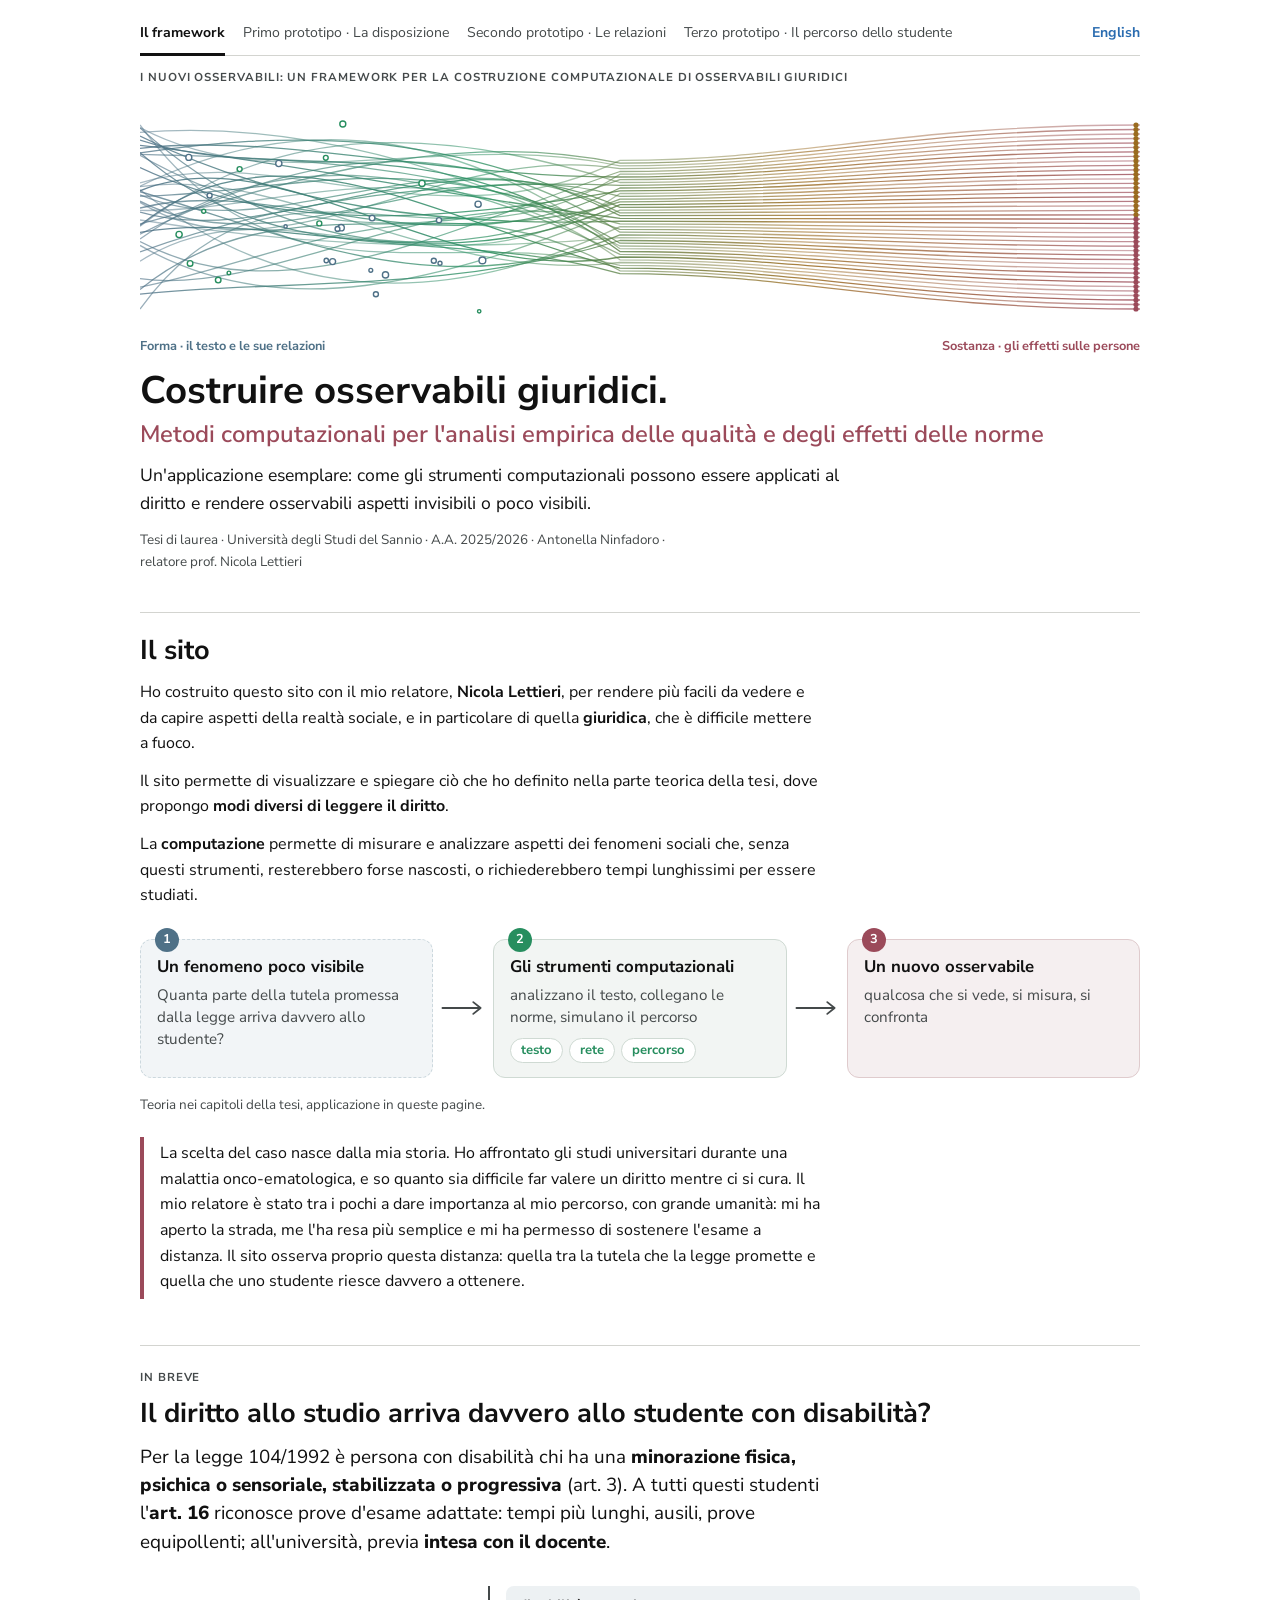
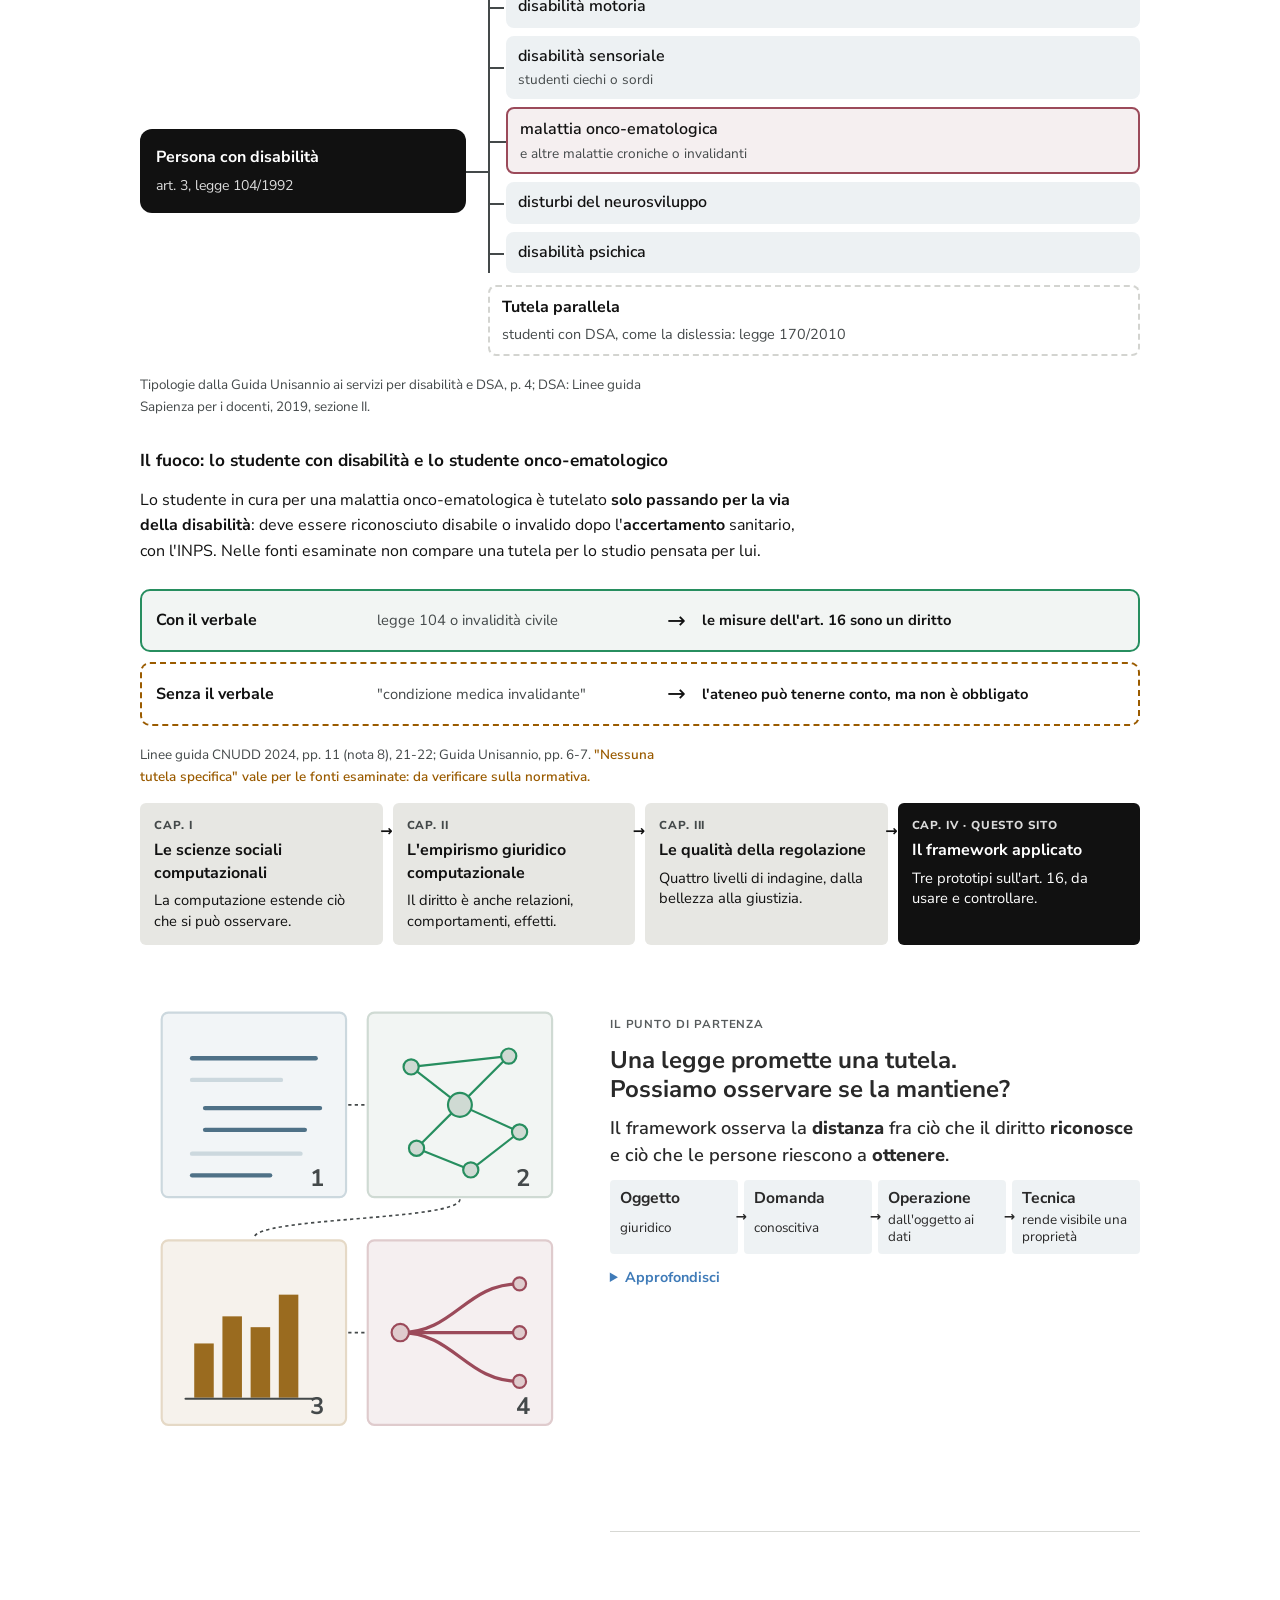
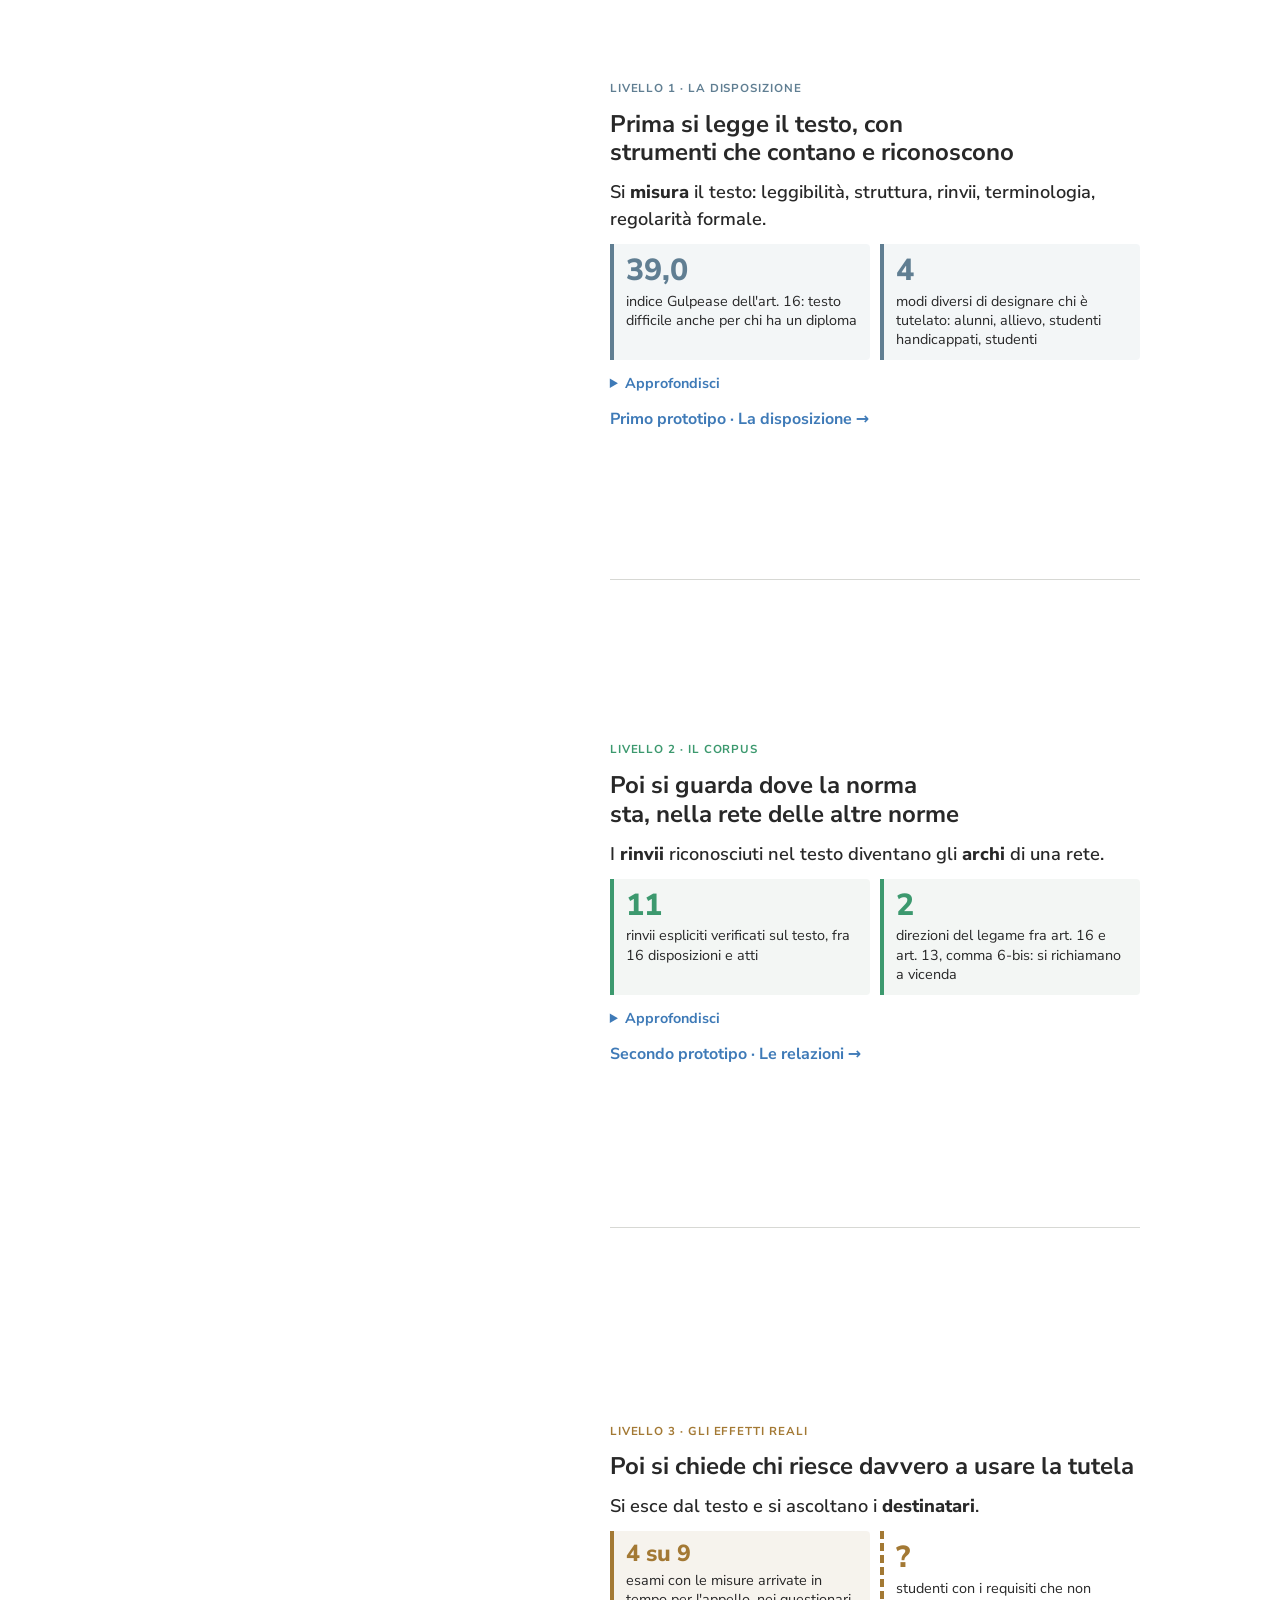
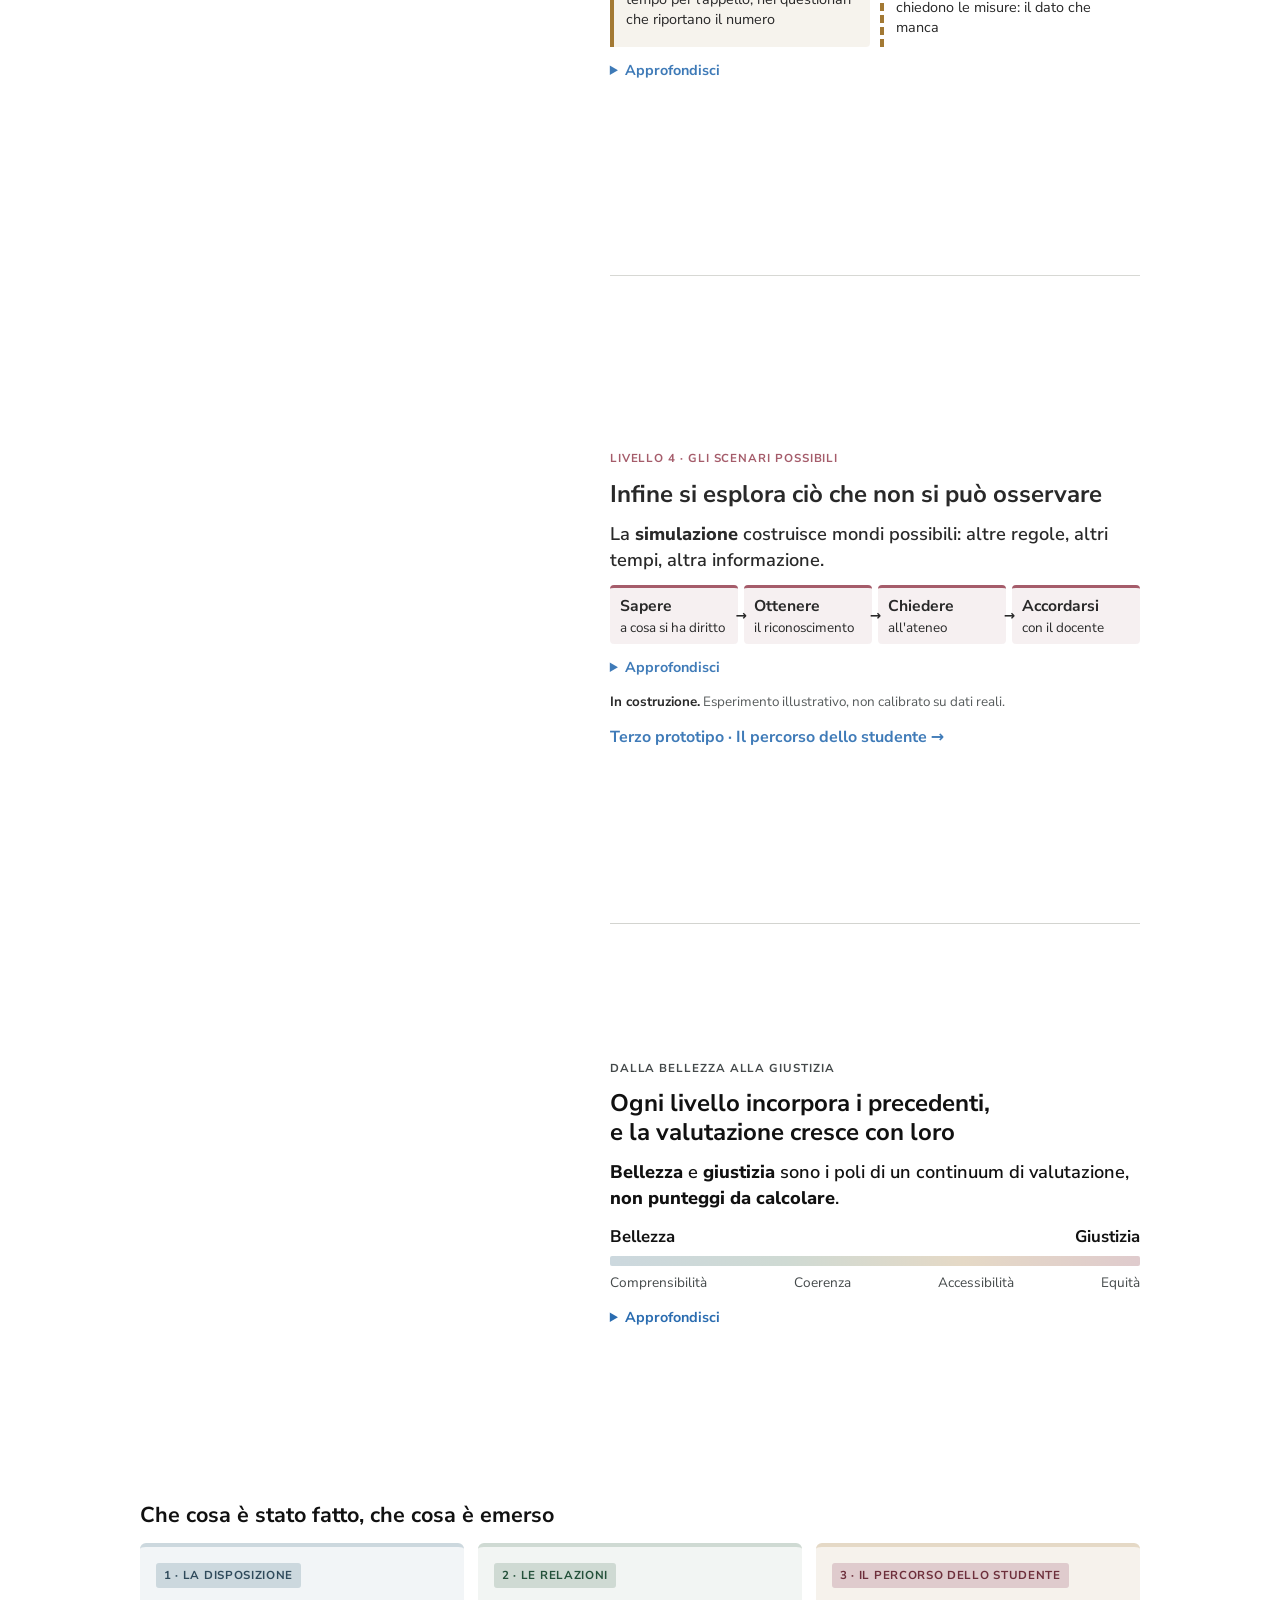
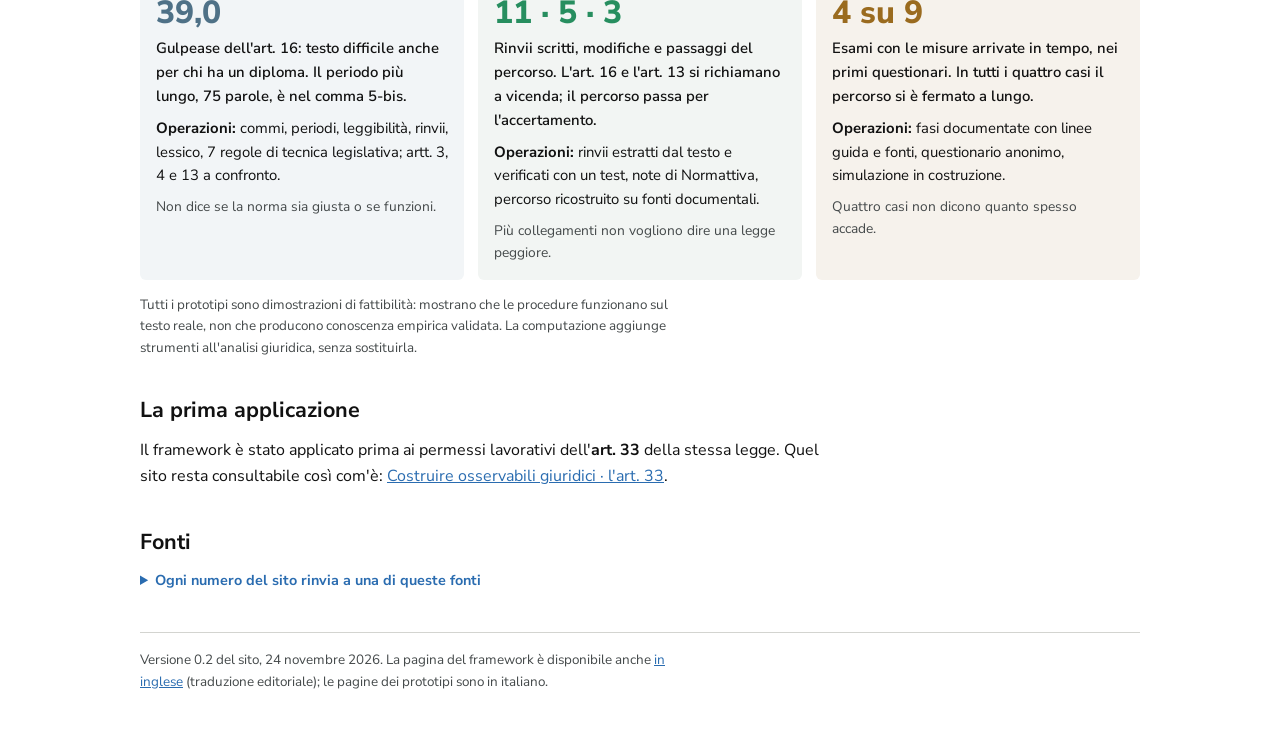
==== index.html @ 6d9c4773 "Rete: acquisiti L. 17/1999 art. 1 e D.L. 4/2006 art. 6 c. 3-bis; 11 rinvii, 5 modifiche, 3 passaggi;" ====
<!doctype html>
<html lang="it">
<head>
<meta charset="utf-8">
<link rel="icon" href="assets/icona.svg" type="image/svg+xml">
<meta name="viewport" content="width=device-width, initial-scale=1">
<title>Costruire osservabili giuridici · Il diritto allo studio</title>
<meta name="description" content="Framework per la costruzione computazionale degli osservabili giuridici, applicato al diritto allo studio degli studenti con malattia oncologica o con disabilità (art. 16 della legge 104/1992).">
<link rel="stylesheet" href="https://fonts.googleapis.com/css2?family=Nunito+Sans:ital,wght@0,400;0,600;0,700;1,400&display=swap">
<link rel="stylesheet" href="assets/base.css">
<link rel="stylesheet" href="assets/percorso.css">
<style>
.flusso { display: grid; grid-template-columns: 1fr 48px 1fr 48px 1fr; align-items: stretch; gap: 6px; margin: 18px 0 4px; }
.fl { position: relative; border-radius: 12px; padding: 16px 16px 14px; display: grid; gap: 6px; align-content: start; }
.fl b { font-size: 1.05rem; line-height: 1.3; }
.fl span { color: var(--tenue); font-size: .95rem; line-height: 1.45; }
.fl-n { position: absolute; top: -12px; left: 14px; width: 24px; height: 24px; border-radius: 50%; display: grid; place-items: center; font-weight: 700; font-size: .8rem !important; color: #fff !important; }
.fl-1 { background: var(--fondo-disp); border: 1px solid var(--liv-disp); border-style: dashed; }
.fl-1 .fl-n { background: var(--segno-disp); }
.fl-2 { background: var(--fondo-corp); border: 1px solid var(--liv-corp); }
.fl-2 .fl-n { background: var(--segno-corp); }
.fl-3 { background: var(--fondo-sim); border: 1px solid var(--liv-sim); }
.fl-3 .fl-n { background: var(--segno-sim); }
.fl-pr { display: flex; flex-wrap: wrap; gap: 6px; margin-top: 4px; }
.fl-pr a { font-size: .82rem; font-weight: 700; padding: 2px 10px; border-radius: 99px; background: #fff; border: 1px solid var(--liv-corp); color: var(--segno-corp); text-decoration: none; }
.fl-pr a:hover, .fl-pr a:focus-visible { background: var(--segno-corp); color: #fff; }
.fl-freccia { display: grid; place-items: center; }
.fl-freccia svg { width: 44px; height: 20px; fill: none; stroke: var(--tenue); stroke-width: 2.5; stroke-linecap: round; stroke-linejoin: round; }
.sito .storia { border-left: 4px solid var(--segno-sim); padding: 4px 0 4px 16px; margin-top: 10px; }
@media (max-width: 720px) {
  .flusso { grid-template-columns: 1fr; gap: 14px; }
  .fl-freccia svg { transform: rotate(90deg); }
}
.ventaglio { display: grid; grid-template-columns: minmax(170px, 1fr) 2fr; gap: 12px 22px; align-items: center; margin: 18px 0 6px; }
.vt-radice { grid-row: span 2; background: var(--inchiostro); color: #fff; border-radius: 12px; padding: 16px; display: grid; gap: 4px; position: relative; }
.vt-radice span { font-size: .88rem; opacity: .85; }
.vt-radice::after { content: ""; position: absolute; right: -22px; top: 50%; width: 22px; border-top: 2px solid var(--tenue); }
.vt-forme { list-style: none; margin: 0; padding: 0 0 0 16px; border-left: 2px solid var(--tenue); display: grid; gap: 8px; }
.vt-forme li { position: relative; background: var(--tinta); border-radius: 8px; padding: 8px 12px; font-weight: 600; }
.vt-forme li::before { content: ""; position: absolute; left: -18px; top: 50%; width: 16px; border-top: 2px solid var(--tenue); }
.vt-forme small { display: block; font-weight: 400; color: var(--tenue); font-size: .85rem; }
.vt-forme li.fuoco { background: var(--fondo-sim); border: 2px solid var(--segno-sim); }
.vt-parallela { grid-column: 2; border: 2px dashed var(--linea); border-radius: 8px; padding: 8px 12px; display: grid; gap: 2px; }
.vt-parallela span { color: var(--tenue); font-size: .9rem; }
.vt-tit { margin: 22px 0 4px; }
.vie { display: grid; gap: 10px; margin: 12px 0 6px; }
.via { display: grid; grid-template-columns: minmax(130px, 1fr) minmax(150px, 1.3fr) 30px minmax(180px, 2fr); align-items: center; gap: 10px; border-radius: 10px; padding: 12px 14px; }
.via span { color: var(--tenue); font-size: .92rem; }
.via i { font-style: normal; font-size: 1.4rem; text-align: center; }
.via .esito { color: var(--inchiostro); font-weight: 700; }
.via.si { background: var(--fondo-corp); border: 2px solid var(--segno-corp); }
.via.no { background: #fff; border: 2px dashed var(--segnala); }
@media (max-width: 720px) {
  .ventaglio { grid-template-columns: 1fr; }
  .vt-radice { grid-row: auto; }
  .vt-radice::after { display: none; }
  .vt-parallela { grid-column: 1; }
  .via { grid-template-columns: 1fr; gap: 4px; }
  .via i { transform: rotate(90deg); text-align: left; }
}
</style>
</head>
<body>
<div class="pagina">

<header class="testata">
  <nav class="nav" aria-label="Sezioni del sito">
    <a href="index.html" aria-current="page">Il framework</a>
    <a class="n1" href="testo/index.html">Primo prototipo · La disposizione</a>
    <a class="n2" href="relazioni/index.html">Secondo prototipo · Le relazioni</a>
    <a class="n3" href="effetti/index.html">Terzo prototipo · Il percorso dello studente</a>
    <a class="lingua" href="en/index.html" lang="en">English</a>
  </nav>
  <span class="etichetta">I nuovi osservabili: un framework per la costruzione computazionale di osservabili giuridici</span>
  <figure class="emblema">
    <img src="assets/emblema.svg" alt="Illustrazione decorativa: linee intrecciate a sinistra, come i rinvii di un testo normativo, convergono e si aprono a destra in un ventaglio ordinato. Non rappresenta dati." width="1000" height="230">
    <figcaption><span class="e-forma">Forma · il testo e le sue relazioni</span><span class="e-sost">Sostanza · gli effetti sulle persone</span></figcaption>
  </figure>
  <h1>Costruire osservabili giuridici. <span class="h1-sotto">Metodi computazionali per l'analisi empirica delle qualità e degli effetti delle norme</span></h1>
  <p class="sottotitolo">Un'applicazione esemplare: come gli strumenti computazionali possono essere applicati al diritto e rendere osservabili aspetti invisibili o poco visibili.</p>
  <p class="nota">Tesi di laurea · Università degli Studi del Sannio · A.A. 2025/2026 · Antonella Ninfadoro · relatore prof. Nicola Lettieri</p>
</header>

<section class="inbreve sito" aria-labelledby="t-perche">
  <h2 id="t-perche">Il sito</h2>
  <p>Ho costruito questo sito con il mio relatore, <b>Nicola Lettieri</b>, per rendere più facili da vedere e da capire aspetti della realtà sociale, e in particolare di quella <b>giuridica</b>, che è difficile mettere a fuoco.</p>
  <p>Il sito permette di visualizzare e spiegare ciò che ho definito nella parte teorica della tesi, dove propongo <b>modi diversi di leggere il diritto</b>.</p>
  <p>La <b>computazione</b> permette di misurare e analizzare aspetti dei fenomeni sociali che, senza questi strumenti, resterebbero forse nascosti, o richiederebbero tempi lunghissimi per essere studiati.</p>

  <div class="flusso" role="img" aria-label="Schema: un fenomeno poco visibile, attraverso gli strumenti computazionali, diventa un nuovo osservabile. Lo schema non rappresenta dati.">
    <div class="fl fl-1">
      <span class="fl-n">1</span>
      <b>Un fenomeno poco visibile</b>
      <span>Quanta parte della tutela promessa dalla legge arriva davvero allo studente?</span>
    </div>
    <div class="fl-freccia" aria-hidden="true"><svg viewBox="0 0 60 24"><path d="M2 12H52" /><path d="M44 4L54 12L44 20" /></svg></div>
    <div class="fl fl-2">
      <span class="fl-n">2</span>
      <b>Gli strumenti computazionali</b>
      <span>analizzano il testo, collegano le norme, simulano il percorso</span>
      <span class="fl-pr"><a href="testo/index.html">testo</a><a href="relazioni/index.html">rete</a><a href="effetti/index.html">percorso</a></span>
    </div>
    <div class="fl-freccia" aria-hidden="true"><svg viewBox="0 0 60 24"><path d="M2 12H52" /><path d="M44 4L54 12L44 20" /></svg></div>
    <div class="fl fl-3">
      <span class="fl-n">3</span>
      <b>Un nuovo osservabile</b>
      <span>qualcosa che si vede, si misura, si confronta</span>
    </div>
  </div>
  <p class="nota">Teoria nei capitoli della tesi, applicazione in queste pagine.</p>

  <p class="storia">La scelta del caso nasce dalla mia storia. Ho affrontato gli studi universitari durante una malattia onco-ematologica, e so quanto sia difficile far valere un diritto mentre ci si cura. Il mio relatore è stato tra i pochi a dare importanza al mio percorso, con grande umanità: mi ha aperto la strada, me l'ha resa più semplice e mi ha permesso di sostenere l'esame a distanza. Il sito osserva proprio questa distanza: quella tra la tutela che la legge promette e quella che uno studente riesce davvero a ottenere.</p>
</section>

<section class="inbreve" aria-labelledby="t-inbreve">
  <span class="etichetta">In breve</span>
  <h2 id="t-inbreve">Il diritto allo studio arriva davvero allo studente con disabilità?</h2>
  <p class="ib-lead">Per la legge 104/1992 è persona con disabilità chi ha una <b>minorazione fisica, psichica o sensoriale, stabilizzata o progressiva</b> (art. 3). A tutti questi studenti l'<b>art. 16</b> riconosce prove d'esame adattate: tempi più lunghi, ausili, prove equipollenti; all'università, previa <b>intesa con il docente</b>.</p>

  <div class="ventaglio" aria-label="Le forme di disabilità tutelate dalla legge 104 e la tutela parallela dei DSA">
    <div class="vt-radice"><b>Persona con disabilità</b><span>art. 3, legge 104/1992</span></div>
    <ul class="vt-forme">
      <li>disabilità motoria</li>
      <li>disabilità sensoriale<small>studenti ciechi o sordi</small></li>
      <li class="fuoco">malattia onco-ematologica<small>e altre malattie croniche o invalidanti</small></li>
      <li>disturbi del neurosviluppo</li>
      <li>disabilità psichica</li>
    </ul>
    <div class="vt-parallela"><b>Tutela parallela</b><span>studenti con DSA, come la dislessia: legge 170/2010</span></div>
  </div>
  <p class="nota">Tipologie dalla Guida Unisannio ai servizi per disabilità e DSA, p. 4; DSA: Linee guida Sapienza per i docenti, 2019, sezione II.</p>

  <h3 class="vt-tit">Il fuoco: lo studente con disabilità e lo studente onco-ematologico</h3>
  <p>Lo studente in cura per una malattia onco-ematologica è tutelato <b>solo passando per la via della disabilità</b>: deve essere riconosciuto disabile o invalido dopo l'<b>accertamento</b> sanitario, con l'INPS. Nelle fonti esaminate non compare una tutela per lo studio pensata per lui.</p>
  <div class="vie" aria-label="Le due strade dello studente onco-ematologico">
    <div class="via si"><b>Con il verbale</b><span>legge 104 o invalidità civile</span><i aria-hidden="true">→</i><span class="esito">le misure dell'art. 16 sono un diritto</span></div>
    <div class="via no"><b>Senza il verbale</b><span>"condizione medica invalidante"</span><i aria-hidden="true">→</i><span class="esito">l'ateneo può tenerne conto, ma non è obbligato</span></div>
  </div>
  <p class="nota">Linee guida CNUDD 2024, pp. 11 (nota 8), 21-22; Guida Unisannio, pp. 6-7. <span class="verifica">"Nessuna tutela specifica" vale per le fonti esaminate: da verificare sulla normativa.</span></p>
  <ol class="percorso-tesi" aria-label="I capitoli della tesi">
    <li><span class="pt-cap">Cap. I</span><b>Le scienze sociali computazionali</b><p>La computazione estende ciò che si può osservare.</p></li>
    <li><span class="pt-cap">Cap. II</span><b>L'empirismo giuridico computazionale</b><p>Il diritto è anche relazioni, comportamenti, effetti.</p></li>
    <li><span class="pt-cap">Cap. III</span><b>Le qualità della regolazione</b><p>Quattro livelli di indagine, dalla bellezza alla giustizia.</p></li>
    <li class="qui"><span class="pt-cap">Cap. IV · questo sito</span><b>Il framework applicato</b><p>Tre prototipi sull'art. 16, da usare e controllare.</p></li>
  </ol>
</section>

<section class="percorso" aria-label="Il framework, livello per livello">
  <div class="scena" aria-hidden="true">
    <svg id="scena" viewBox="0 0 400 420">
      <g class="liv" data-liv="1" transform="translate(20,20)">
        <rect class="fondo f-disp" width="170" height="170" rx="6"/>
        <line class="tratto" x1="28" y1="42" x2="142" y2="42"/><line class="tratto lieve" x1="28" y1="62" x2="110" y2="62"/>
        <line class="tratto" x1="40" y1="88" x2="146" y2="88"/><line class="tratto" x1="40" y1="108" x2="132" y2="108"/>
        <line class="tratto lieve" x1="28" y1="130" x2="128" y2="130"/><line class="tratto" x1="28" y1="150" x2="100" y2="150"/>
        <text class="num" x="150" y="160">1</text>
      </g>
      <g class="liv" data-liv="2" transform="translate(210,20)">
        <rect class="fondo f-corp" width="170" height="170" rx="6"/>
        <g class="rete">
          <line x1="85" y1="85" x2="40" y2="50"/><line x1="85" y1="85" x2="130" y2="40"/><line x1="85" y1="85" x2="140" y2="110"/>
          <line x1="85" y1="85" x2="45" y2="125"/><line x1="40" y1="50" x2="130" y2="40"/><line x1="45" y1="125" x2="95" y2="145"/><line x1="140" y1="110" x2="95" y2="145"/>
          <circle cx="85" cy="85" r="11"/><circle cx="40" cy="50" r="7"/><circle cx="130" cy="40" r="7"/><circle cx="140" cy="110" r="7"/><circle cx="45" cy="125" r="7"/><circle cx="95" cy="145" r="7"/>
        </g>
        <text class="num" x="150" y="160">2</text>
      </g>
      <g class="liv" data-liv="3" transform="translate(20,230)">
        <rect class="fondo f-eff" width="170" height="170" rx="6"/>
        <g class="barre"><rect x="30" y="95" width="18" height="50"/><rect x="56" y="70" width="18" height="75"/><rect x="82" y="80" width="18" height="65"/><rect x="108" y="50" width="18" height="95"/></g>
        <line class="tratto" x1="22" y1="146" x2="140" y2="146"/>
        <text class="num" x="150" y="160">3</text>
      </g>
      <g class="liv" data-liv="4" transform="translate(210,230)">
        <rect class="fondo f-sim" width="170" height="170" rx="6"/>
        <g class="rami"><path d="M30 85 C80 85 90 40 140 40"/><path d="M30 85 L140 85"/><path d="M30 85 C80 85 90 130 140 130"/>
          <circle cx="30" cy="85" r="8"/><circle cx="140" cy="40" r="6"/><circle cx="140" cy="85" r="6"/><circle cx="140" cy="130" r="6"/></g>
        <text class="num" x="150" y="160">4</text>
      </g>
      <path class="freccia" d="M192 105 H208"/><path class="freccia" d="M295 192 C295 212 105 208 105 228"/><path class="freccia" d="M192 315 H208"/>
    </svg>
  </div>

  <div class="passi">
    <article class="passo" data-passo="0">
      <span class="etichetta">Il punto di partenza</span>
      <h2>Una legge promette una tutela. Possiamo osservare se la mantiene?</h2>
      <p class="tesi">Il framework osserva la <b>distanza</b> fra ciò che il diritto <b>riconosce</b> e ciò che le persone riescono a <b>ottenere</b>.</p>
      <ol class="catena" aria-label="I quattro elementi del framework">
        <li><b>Oggetto</b><span>giuridico</span></li>
        <li><b>Domanda</b><span>conoscitiva</span></li>
        <li><b>Operazione</b><span>dall'oggetto ai dati</span></li>
        <li><b>Tecnica</b><span>rende visibile una proprietà</span></li>
      </ol>
      <details class="altro">
        <summary>Approfondisci</summary>
        <p>L'art. 3, comma 2, della Costituzione chiede di rimuovere gli ostacoli che limitano "di fatto" l'uguaglianza: lo sguardo passa dal testo della norma alla vita delle persone. La Convenzione ONU sui diritti delle persone con disabilità (art. 24) parla di "effettiva istruzione". Il framework non è un metodo unico. Ogni tecnica entra in gioco dopo una domanda precisa.</p>
      </details>
    </article>

    <article class="passo" data-passo="1">
      <span class="etichetta l1">Livello 1 · La disposizione</span>
      <h2>Prima si legge il testo, con strumenti che contano e riconoscono</h2>
      <p class="tesi">Si <b>misura</b> il testo: leggibilità, struttura, rinvii, terminologia, regolarità formale.</p>
      <div class="cifre l1">
        <div><b>39,0</b><span>indice Gulpease dell'art. 16: testo difficile anche per chi ha un diploma</span></div>
        <div><b>4</b><span>modi diversi di designare chi è tutelato: alunni, allievo, studenti handicappati, studenti</span></div>
      </div>
      <details class="altro">
        <summary>Approfondisci</summary>
        <p>I periodi hanno in media 40,8 parole; il più lungo, 75 parole, è nel comma 5-bis. Il comma 4 parla di "alunni" anche per gli esami universitari, il comma 5 di "studenti": la rilettura della terminologia è manuale ed è un giudizio interpretativo.</p>
      </details>
      <a class="vai" href="testo/index.html">Primo prototipo · La disposizione →</a>
    </article>

    <article class="passo" data-passo="2">
      <span class="etichetta l2">Livello 2 · Il corpus</span>
      <h2>Poi si guarda dove la norma sta, nella rete delle altre norme</h2>
      <p class="tesi">I <b>rinvii</b> riconosciuti nel testo diventano gli <b>archi</b> di una rete.</p>
      <div class="cifre l2">
        <div><b>11</b><span>rinvii espliciti verificati sul testo, fra 16 disposizioni e atti</span></div>
        <div><b>2</b><span>direzioni del legame fra art. 16 e art. 13, comma 6-bis: si richiamano a vicenda</span></div>
      </div>
      <details class="altro">
        <summary>Approfondisci</summary>
        <p>Per sostenere un esame con le misure dell'art. 16 servono altre norme: il tutorato dell'art. 13, l'accertamento dell'art. 4, la corsia rapida per i pazienti oncologici. La rete tiene distinti 11 rinvii scritti, 5 modifiche nel tempo (L. 17/1999, D.L. 44/2023) e 3 passaggi del percorso ricostruiti a mano.</p>
      </details>
      <a class="vai" href="relazioni/index.html">Secondo prototipo · Le relazioni →</a>
    </article>

    <article class="passo" data-passo="3">
      <span class="etichetta l3">Livello 3 · Gli effetti reali</span>
      <h2>Poi si chiede chi riesce davvero a usare la tutela</h2>
      <p class="tesi">Si esce dal testo e si ascoltano i <b>destinatari</b>.</p>
      <div class="cifre l3">
        <div><b>4 su 9</b><span>esami con le misure arrivate in tempo per l'appello, nei questionari che riportano il numero</span></div>
        <div class="manca"><b>?</b><span>studenti con i requisiti che non chiedono le misure: il dato che manca</span></div>
      </div>
      <details class="altro">
        <summary>Approfondisci</summary>
        <p>I primi quattro questionari raccontano percorsi fermi per mesi, rinunce, lezioni a distanza chieste senza risposta. Sono pochi casi, di persone vicine all'autrice: servono a costruire profili e ipotesi, non a stimare quanto spesso accade. All'Università del Sannio caricare i documenti "non costituisce formale attivazione del procedimento" (Guida Unisannio, p. 7).</p>
      </details>
    </article>

    <article class="passo" data-passo="4">
      <span class="etichetta l4">Livello 4 · Gli scenari possibili</span>
      <h2>Infine si esplora ciò che non si può osservare</h2>
      <p class="tesi">La <b>simulazione</b> costruisce mondi possibili: altre regole, altri tempi, altra informazione.</p>
      <ol class="catena l4" aria-label="Passaggi che la simulazione seguirà">
        <li><b>Sapere</b><span>a cosa si ha diritto</span></li>
        <li><b>Ottenere</b><span>il riconoscimento</span></li>
        <li><b>Chiedere</b><span>all'ateneo</span></li>
        <li><b>Accordarsi</b><span>con il docente</span></li>
      </ol>
      <details class="altro">
        <summary>Approfondisci</summary>
        <p>La simulazione confronterà profili-tipo e scenari: per esempio un docente delegato che media quando il docente non risponde, o l'informazione data d'ufficio. I risultati dipenderanno dalle ipotesi e andranno letti con l'analisi di sensibilità.</p>
      </details>
      <p class="nota stato-liv"><b>In costruzione.</b> Esperimento illustrativo, non calibrato su dati reali.</p>
      <a class="vai" href="effetti/index.html">Terzo prototipo · Il percorso dello studente →</a>
    </article>

    <article class="passo" data-passo="5">
      <span class="etichetta">Dalla bellezza alla giustizia</span>
      <h2>Ogni livello incorpora i precedenti, e la valutazione cresce con loro</h2>
      <p class="tesi"><b>Bellezza</b> e <b>giustizia</b> sono i poli di un continuum di valutazione, <b>non punteggi da calcolare</b>.</p>
      <div class="continuum">
        <div class="c-poli"><b>Bellezza</b><b>Giustizia</b></div>
        <div class="c-barra"></div>
        <div class="c-criteri"><span>Comprensibilità</span><span>Coerenza</span><span>Accessibilità</span><span>Equità</span></div>
      </div>
      <details class="altro">
        <summary>Approfondisci</summary>
        <p>I primi due livelli informano soprattutto un giudizio sulla qualità formale; il terzo e il quarto un giudizio sugli effetti. I dati non dicono che una legge è giusta. Rendono osservabili conseguenze rilevanti per quel giudizio, che resta affidato a un criterio normativo esplicito.</p>
      </details>
    </article>
  </div>
</section>

<section aria-labelledby="t-tre">
  <h2 id="t-tre">Che cosa è stato fatto, che cosa è emerso</h2>
  <div class="schede-pr">
    <a class="spr disp" href="testo/index.html">
      <span class="statuto misurato">1 · la disposizione</span>
      <b class="spr-n">39,0</b>
      <p class="spr-d">Gulpease dell'art. 16: testo difficile anche per chi ha un diploma. Il periodo più lungo, 75 parole, è nel comma 5-bis.</p>
      <p><b>Operazioni:</b> commi, periodi, leggibilità, rinvii, lessico, 7 regole di tecnica legislativa; artt. 3, 4 e 13 a confronto.</p>
      <p class="spr-no">Non dice se la norma sia giusta o se funzioni.</p>
    </a>
    <a class="spr corp" href="relazioni/index.html">
      <span class="statuto progetto">2 · le relazioni</span>
      <b class="spr-n">11 · 5 · 3</b>
      <p class="spr-d">Rinvii scritti, modifiche e passaggi del percorso. L'art. 16 e l'art. 13 si richiamano a vicenda; il percorso passa per l'accertamento.</p>
      <p><b>Operazioni:</b> rinvii estratti dal testo e verificati con un test, note di Normattiva, percorso ricostruito su fonti documentali.</p>
      <p class="spr-no">Più collegamenti non vogliono dire una legge peggiore.</p>
    </a>
    <a class="spr eff" href="effetti/index.html">
      <span class="statuto simulato">3 · il percorso dello studente</span>
      <b class="spr-n">4 su 9</b>
      <p class="spr-d">Esami con le misure arrivate in tempo, nei primi questionari. In tutti i quattro casi il percorso si è fermato a lungo.</p>
      <p><b>Operazioni:</b> fasi documentate con linee guida e fonti, questionario anonimo, simulazione in costruzione.</p>
      <p class="spr-no">Quattro casi non dicono quanto spesso accade.</p>
    </a>
  </div>
  <p class="nota">Tutti i prototipi sono dimostrazioni di fattibilità: mostrano che le procedure funzionano sul testo reale, non che producono conoscenza empirica validata. La computazione aggiunge strumenti all'analisi giuridica, senza sostituirla.</p>
</section>

<section aria-labelledby="t-prec">
  <h2 id="t-prec">La prima applicazione</h2>
  <p>Il framework è stato applicato prima ai permessi lavorativi dell'<b>art. 33</b> della stessa legge. Quel sito resta consultabile così com'è: <a href="https://antonellaninfadoro.github.io/Nuovi-osservabili-giuridici-/">Costruire osservabili giuridici · l'art. 33</a>.</p>
</section>

<section class="fonti" id="fonti" aria-labelledby="t-fonti">
  <h2 id="t-fonti">Fonti</h2>
  <details class="altro">
  <summary>Ogni numero del sito rinvia a una di queste fonti</summary>
  <div class="fonti-gruppi">
    <div>
      <h3>Testi normativi</h3>
      <ul>
        <li>Legge 5 febbraio 1992, n. 104, artt. 13 e 16, testo vigente da <a href="https://www.normattiva.it/uri-res/N2Ls?urn:nir:stato:legge:1992-02-05;104!vig" target="_blank" rel="noopener">Normattiva</a>, consultato il 22 novembre 2026; artt. 3 e 4 vigenti al 5 novembre 2026.</li>
        <li>Legge 28 gennaio 1999, n. 17, art. 1, testo acquisito il 25 novembre 2026. D.L. 22 aprile 2023, n. 44, art. 19, c. 5-bis, convertito dalla L. 21 giugno 2023, n. 74, dalle note di aggiornamento di Normattiva.</li>
        <li>D.L. 10 gennaio 2006, n. 4, art. 6, c. 3-bis, aggiunto in sede di conversione dalla L. 80/2006 (testo in vigore dal 12 marzo 2006), acquisito il 25 novembre 2026. <span class="verifica">Vigenza attuale da verificare.</span></li>
        <li>Convenzione ONU sui diritti delle persone con disabilità (2006), art. 24, ratificata con legge 3 marzo 2009, n. 18. <span class="verifica">Da confrontare con il testo ufficiale.</span></li>
        <li>Presidenza del Consiglio dei ministri, Camera dei deputati, Senato della Repubblica, <i>Regole e raccomandazioni per la formulazione tecnica dei testi legislativi</i>, lettera circolare 20 aprile 2001. <span class="verifica">Letta su una copia non istituzionale, da confrontare con il testo ufficiale.</span></li>
      </ul>
    </div>
    <div>
      <h3>Letteratura</h3>
      <ul>
        <li>E. Fameli, P. Mercatali, M. Ragona, D. Tiscornia, in G. Peruginelli, M. Ragona (a cura di), <i>L'informatica giuridica in Italia</i>, ESI, 2014, §§ 10-11.</li>
        <li>P. Mercatali, "Legimatica: definizione, classificazione, àmbiti di applicazione", in S. Faro, N. Lettieri, A. Tartaglia Polcini (a cura di), <i>Diritto e tecnologie</i>, ESI, 2011, pp. 41-52.</li>
        <li>P. Lucisano, M.E. Piemontese, "GULPEASE: una formula per la predizione della difficoltà dei testi in lingua italiana", <i>Scuola e città</i>, 1988, n. 3. <span class="verifica">Pagine discordanti nelle fonti secondarie.</span></li>
        <li>D. Brunato, G. Venturi, "Le tecnologie linguistico-computazionali nella misura della leggibilità di testi giuridici", <i>Informatica e diritto</i>, 2014, n. 1, pp. 111-142.</li>
        <li>D.M. Katz, M.J. Bommarito II, "Measuring the Complexity of the Law: The United States Code", <i>Artificial Intelligence and Law</i>, 22(4), 2014, pp. 337-374, come presentato nella tesi.</li>
        <li>A. Bolioli, P. Mercatali, F. Romano, "Formal Models for a Legislative Grammar - Explicit Text Amendment", 2004.</li>
      </ul>
    </div>
    <div>
      <h3>Documenti sul percorso dello studente</h3>
      <ul>
        <li>Conferenza Nazionale Universitaria dei Delegati per la Disabilità, <i>Linee guida CNUDD</i>, 25 settembre 2024.</li>
        <li>Università degli Studi del Sannio, U.O. Diritto allo Studio, <i>Guida dei servizi a favore della disabilità e DSA</i>.</li>
        <li>Sapienza Università di Roma, <i>Linee guida per i docenti in favore degli studenti con disabilità e con DSA</i>, gennaio 2019.</li>
        <li>AIL, <i>FAQ Diritti e agevolazioni</i>.</li>
        <li>Agenas, rassegna stampa sul certificato oncologico introduttivo, 13 gennaio 2022.</li>
      </ul>
    </div>
    <div>
      <h3>Tesi e materiali</h3>
      <ul>
        <li>A. Ninfadoro, <i>Costruire osservabili giuridici. Metodi computazionali per l'analisi empirica delle qualità e degli effetti delle norme</i>, tesi di laurea, Università degli Studi del Sannio, relatore prof. N. Lettieri, A.A. 2025/2026.</li>
        <li>Questionario anonimo "Studiare con una malattia o una disabilità", novembre 2026: quattro risposte al 23 novembre 2026.</li>
        <li>N. Lettieri, materiali "Costruzione di osservabili giuridici" (schema dei quattro livelli e continuum valutativo).</li>
      </ul>
    </div>
  </div>
  <p class="nota">Le sigle [F] fonte documentata, [A] adattamento, [V] da verificare e [P] proposta originale compaiono nelle schede metodologiche di ogni prototipo. <span class="verifica">In arancione</span> ciò che resta da verificare.</p>
  </details>
</section>

<footer>
  <p>Versione 0.2 del sito, 24 novembre 2026. La pagina del framework è disponibile anche <a href="en/index.html" lang="en">in inglese</a> (traduzione editoriale); le pagine dei prototipi sono in italiano.</p>
</footer>
</div>
<script>
(function () {
  // Il racconto: il passo visibile accende il livello corrispondente; i precedenti restano accesi.
  var passi = document.querySelectorAll('.passo'), scena = document.getElementById('scena');
  if (!('IntersectionObserver' in window) || !scena) return;
  document.documentElement.classList.add('con-scena');
  function accendi(n) {
    scena.setAttribute('data-passo', n);
    passi.forEach(function (p) { p.classList.toggle('attivo', p.getAttribute('data-passo') === String(n)); });
  }
  var oss = new IntersectionObserver(function (voci) {
    voci.forEach(function (v) { if (v.isIntersecting) accendi(v.target.getAttribute('data-passo')); });
  }, { rootMargin: '-45% 0px -45% 0px' });
  passi.forEach(function (p) { oss.observe(p); });
  accendi(0);
})();
</script>
</body>
</html>
---- assets/base.css ----
/* Base comune a index e relazioni/. Il primo prototipo (testo/) ha un suo foglio di stile
   e non dipende da questo file. Sfondo sempre chiaro; carattere Avenir (Nunito Sans dove manca).
   Layout: colonna di lettura centrale, livelli distinti dai colori dello schema del relatore. */
:root {
  color-scheme: light;
  --fondo: #ffffff;
  --inchiostro: #111111;
  --tenue: #44494a;
  --linea: #d3d4d0;
  --neutro: #e7e7e3;
  --accento: #2a6cb0;
  --tinta: #edf1f3;
  --liv-disp: #ccd8de;
  --liv-corp: #cfdad3;
  --liv-eff: #e5d9c6;
  --liv-sim: #dfcbcd;
  --fondo-disp: #f2f5f7;
  --fondo-corp: #f2f5f3;
  --fondo-eff: #f6f2ec;
  --fondo-sim: #f5eff0;
  --segno-disp: #4f7187;
  --segno-corp: #278e5f;
  --segno-eff: #9a6b1f;
  --segno-sim: #9b4a5a;
  --segnala: #9a5b00;
  --segnala-tenue: #fbf0dc;
  --sans: Avenir, "Avenir LT Std", "Avenir LT Pro", "Avenir Next", "Nunito Sans", "Segoe UI", system-ui, sans-serif;
}
* { box-sizing: border-box; }
body {
  margin: 0; background: var(--fondo); color: var(--inchiostro);
  font: 16px/1.6 var(--sans);
  font-variant-numeric: tabular-nums;
  padding-left: max(16px, env(safe-area-inset-left, 0px));
  padding-right: max(16px, env(safe-area-inset-right, 0px));
}
.pagina { max-width: 1000px; margin: 0 auto; padding-block: 22px 64px; display: grid; gap: 40px; }
h1, h2, h3 { margin: 0; line-height: 1.2; text-wrap: balance; }
h1 { font-size: clamp(1.7rem, 4.2vw, 2.4rem); font-weight: 700; }
h2 { font-size: 1.35rem; font-weight: 700; }
h3 { font-size: 1.08rem; font-weight: 700; }
p { margin: 0; max-width: 68ch; }
a { color: var(--accento); }
:focus-visible { outline: 2px solid var(--accento); outline-offset: 2px; }
section { display: grid; gap: 14px; min-width: 0; }

/* navigazione comune */
.nav { display: flex; flex-wrap: wrap; gap: 6px 18px; font-size: 0.88rem; border-bottom: 1px solid var(--linea); padding-bottom: 10px; }
.nav a { color: var(--tenue); text-decoration: none; padding-bottom: 8px; margin-bottom: -11px; }
.nav a[aria-current="page"] { color: var(--inchiostro); font-weight: 700; border-bottom: 3px solid var(--inchiostro); }
.nav .n1[aria-current="page"] { border-color: var(--liv-disp); }
.nav .n2[aria-current="page"] { border-color: var(--liv-corp); }
.nav .n3[aria-current="page"] { border-color: var(--liv-eff); }

.testata { display: grid; gap: 12px; }
.etichetta { font-size: 0.72rem; font-weight: 700; letter-spacing: 0.08em; text-transform: uppercase; color: var(--tenue); }
.sottotitolo { color: var(--inchiostro); font-size: 1.1rem; }
.nota { font-size: 0.84rem; color: var(--tenue); }
.verifica { color: var(--segnala); font-weight: 600; }
.stato { font-size: 0.86rem; background: var(--segnala-tenue); border-left: 3px solid var(--segnala); padding: 9px 12px; max-width: 68ch; }
.stato strong { color: var(--segnala); }

/* blocchi di statuto: che tipo di conoscenza produce una sezione */
.statuto { display: inline-flex; align-items: center; gap: 6px; font-size: 0.72rem; font-weight: 700; letter-spacing: 0.06em; text-transform: uppercase; padding: 3px 8px; border-radius: 3px; width: fit-content; }
.statuto.osservato { background: var(--liv-eff); color: #5b4318; }
.statuto.simulato { background: var(--liv-sim); color: #6d2f3b; }
.statuto.progetto { background: var(--liv-corp); color: #24513a; }
.statuto.misurato { background: var(--liv-disp); color: #2f4a5b; }

/* livelli e prototipi */
.livelli { display: grid; grid-template-columns: 1fr auto 1fr auto 1fr auto 1fr; gap: 8px 6px; align-items: stretch; }
.lv { border-top: 4px solid var(--neutro); padding: 10px 6px; text-align: center; display: grid; gap: 2px; text-decoration: none; color: inherit; }
.lv b { font-size: 0.95rem; } .lv small { color: var(--tenue); font-size: 0.8rem; }
.lv-n { font-size: 1.5rem; font-weight: 700; color: var(--tenue); line-height: 1; }
.lv.disp { border-color: var(--liv-disp); } .lv.corp { border-color: var(--liv-corp); }
.lv.eff { border-color: var(--liv-eff); } .lv.sim { border-color: var(--liv-sim); }
.lv-freccia { align-self: center; color: var(--tenue); }
.pr { font-size: 0.84rem; font-weight: 700; text-align: center; padding: 9px 6px; border-radius: 4px; color: var(--inchiostro); text-decoration: none; display: block; }
.pr.p1 { grid-column: 1; background: var(--fondo-disp); }
.pr.p2 { grid-column: 3; background: var(--fondo-corp); }
.pr.p3 { grid-column: 5 / 8; background: var(--fondo-eff); }
.pr.attivo { background: var(--inchiostro); color: #fff; }
a.pr:hover { outline: 2px solid var(--inchiostro); }
@media (max-width: 640px) {
  .livelli { grid-template-columns: 1fr 1fr; }
  .lv-freccia { display: none; }
  .lv.disp { order: 1; } .pr.p1 { order: 2; grid-column: auto; }
  .lv.corp { order: 3; } .pr.p2 { order: 4; grid-column: auto; }
  .lv.eff { order: 5; } .lv.sim { order: 6; } .pr.p3 { order: 7; grid-column: 1 / 3; }
}

.continuum { display: grid; gap: 6px; }
.c-poli { display: flex; justify-content: space-between; font-size: 1.05rem; }
.c-barra { position: relative; height: 10px; border-radius: 2px; background: linear-gradient(90deg, var(--liv-disp), var(--liv-corp), var(--liv-eff), var(--liv-sim)); }
.c-qui { position: absolute; top: -4px; bottom: -4px; border: 2px solid var(--inchiostro); border-radius: 3px; }
.c-criteri { display: flex; justify-content: space-between; font-size: 0.85rem; color: var(--tenue); flex-wrap: wrap; gap: 4px; }

/* schede */
details { border-top: 1px solid var(--linea); padding-block: 10px; }
details:last-of-type { border-bottom: 1px solid var(--linea); }
summary { cursor: pointer; font-weight: 700; }
.scheda { display: grid; grid-template-columns: minmax(120px, 190px) 1fr; gap: 6px 16px; margin: 12px 0 0; font-size: 0.92rem; }
.scheda dt { color: var(--tenue); }
.scheda dd { margin: 0; min-width: 0; }
@media (max-width: 560px) { .scheda { grid-template-columns: 1fr; } .scheda dd { margin-bottom: 8px; } }

.tabella { overflow-x: auto; }
table { border-collapse: collapse; width: 100%; font-size: 0.9rem; }
th, td { text-align: left; padding: 7px 8px; border-bottom: 1px solid var(--linea); vertical-align: top; }
thead th { font-weight: 700; color: var(--tenue); font-size: 0.76rem; text-transform: uppercase; letter-spacing: 0.05em; }
td.n, th.n { text-align: right; white-space: nowrap; }

footer { border-top: 1px solid var(--linea); padding-top: 16px; font-size: 0.84rem; color: var(--tenue); display: grid; gap: 6px; }
@media (prefers-reduced-motion: reduce) { * { transition: none !important; animation: none !important; scroll-behavior: auto !important; } }
.pr.futuro { color: var(--tenue); font-weight: 600; border: 1px dashed var(--liv-eff); }

/* Leggibilità per lettori esterni (relatore, 4 novembre 2026): affermazione in evidenza, dettagli a richiesta */
.tesi { font-size: 1.14rem; line-height: 1.45; font-weight: 600; }
.tesi b { font-weight: 800; }
details.altro { border: 0; padding: 0; }
details.altro summary { font-size: 0.9rem; color: var(--accento); width: fit-content; }
details.altro[open] { display: grid; gap: 10px; }
details.altro[open] summary { margin-bottom: 2px; }

/* immagine della testata: illustrazione, non dati */
.emblema { margin: 4px 0 0; display: grid; gap: 4px; }
.emblema img { width: 100%; height: auto; display: block; }
.emblema figcaption { display: flex; justify-content: space-between; gap: 12px; font-size: 0.8rem; font-weight: 700; }
.e-forma { color: var(--segno-disp); } .e-sost { color: var(--segno-sim); text-align: right; }

/* introduzione e fonti */
.tre { display: grid; grid-template-columns: repeat(3, 1fr); gap: 14px; }
.tre-c { display: grid; gap: 10px; align-content: start; padding: 16px; border-top: 4px solid var(--liv-disp); background: var(--fondo-disp); border-radius: 0 0 6px 6px; }
.tre-c:nth-child(2) { border-color: var(--liv-eff); background: var(--fondo-eff); }
.tre-c.contributo { border-color: var(--segno-corp); background: var(--fondo-corp); }
.tre-c .tesi { font-size: 1.04rem; }
.tre-c ul { margin: 0; padding-left: 18px; display: grid; gap: 6px; font-size: 0.93rem; }
.tre-c small { color: var(--tenue); font-size: 0.8rem; }
@media (max-width: 820px) { .tre { grid-template-columns: 1fr; } }
.fonti-gruppi { display: grid; grid-template-columns: repeat(auto-fit, minmax(260px, 1fr)); gap: 18px 24px; }
.fonti-gruppi ul { margin: 8px 0 0; padding-left: 18px; display: grid; gap: 8px; font-size: 0.9rem; }

/* obiettivo e che cosa dimostrano i prototipi */
.obiettivo { display: grid; gap: 8px; padding: 18px 20px; border-left: 6px solid var(--inchiostro); background: var(--tinta); border-radius: 0 6px 6px 0; }
.obiettivo p { font-size: 1.25rem; line-height: 1.4; font-weight: 600; max-width: 60ch; }
.obiettivo b { font-weight: 800; }
.obiettivo small { color: var(--tenue); font-size: 0.82rem; }
.sotto-h { font-size: 1.15rem; margin-top: 8px; }
.dimostra { display: grid; gap: 8px; }
.dm-riga { display: grid; grid-template-columns: 170px 1fr 1.6fr 1.4fr 1fr; gap: 14px; padding: 12px 14px; border-left: 5px solid; border-radius: 0 6px 6px 0; font-size: 0.92rem; line-height: 1.4; align-items: start; }
.dm-1 { border-color: var(--segno-disp); background: var(--fondo-disp); }
.dm-2 { border-color: var(--segno-corp); background: var(--fondo-corp); }
.dm-3 { border-color: var(--segno-sim); background: var(--fondo-sim); }
.dm-nome { font-weight: 800; font-size: 1rem; color: var(--inchiostro); text-decoration: none; display: grid; gap: 2px; }
.dm-nome span { font-size: 1.6rem; line-height: 1; color: var(--tenue); }
.dm-nome:hover { text-decoration: underline; }
.dm-et { display: block; font-size: 0.7rem; font-weight: 700; letter-spacing: 0.08em; text-transform: uppercase; color: var(--tenue); margin-bottom: 2px; }
@media (max-width: 820px) { .dm-riga { grid-template-columns: 1fr; gap: 8px; } .dm-nome { grid-auto-flow: column; justify-content: start; gap: 8px; align-items: baseline; } }

/* filo del racconto in apertura: legge → articolo → obiettivo */
.h1-sotto { display: block; font-size: 0.62em; font-weight: 600; color: var(--segno-sim); margin-top: 6px; }
.filo { list-style: none; margin: 0; padding: 0; display: grid; grid-template-columns: 1fr 1fr; gap: 14px; }
.filo-p { display: grid; gap: 8px; align-content: start; padding: 16px; background: var(--fondo-disp); border-top: 4px solid var(--segno-disp); border-radius: 0 0 6px 6px; }
.filo-p small { color: var(--tenue); font-size: 0.8rem; }
.ambiti { display: flex; flex-wrap: wrap; gap: 6px; }
.ambiti span { font-size: 0.82rem; font-weight: 700; padding: 3px 9px; border-radius: 999px; background: #fff; border: 1px solid var(--liv-disp); }
.ob-perche { font-size: 1.02rem !important; font-weight: 400 !important; }
.transizione { display: grid; grid-template-columns: repeat(3, 1fr); gap: 0; margin-top: 4px; }
.transizione span { position: relative; display: grid; gap: 2px; padding: 10px 12px 10px 22px; font-weight: 800; font-size: 0.98rem; color: #fff; clip-path: polygon(0 0, calc(100% - 14px) 0, 100% 50%, calc(100% - 14px) 100%, 0 100%, 14px 50%); }
.transizione span:first-child { clip-path: polygon(0 0, calc(100% - 14px) 0, 100% 50%, calc(100% - 14px) 100%, 0 100%); padding-left: 12px; }
.transizione small { font-weight: 600; font-size: 0.78rem; color: #fff; opacity: 0.95; }
.tr-1 { background: var(--segno-disp); } .tr-2 { background: var(--segno-corp); } .tr-3 { background: var(--segno-sim); }
.rigore { border-left: 4px solid var(--segno-sim); background: var(--fondo-sim); padding: 10px 14px; border-radius: 0 6px 6px 0; max-width: none; }
@media (max-width: 820px) {
  .filo { grid-template-columns: 1fr; }
  .transizione { grid-template-columns: 1fr; gap: 4px; }
  .transizione span, .transizione span:first-child { clip-path: none; padding-left: 12px; border-radius: 4px; }
}

.nav .lingua { margin-left: auto; font-weight: 700; color: var(--accento) !important; }
.nav small { font-size: 0.75em; }
.avviso-lingua { font-size: 0.84rem; background: var(--tinta); border-left: 3px solid var(--accento); padding: 8px 12px; max-width: 68ch; }

/* In breve: a che cosa serve la tesi, e il percorso dei capitoli */
.inbreve { display: grid; gap: 12px; padding: 22px 0 6px; border-top: 1px solid var(--linea); }
.inbreve h2 { font-size: 1.7rem; }
.ib-lead { font-size: 1.18rem; line-height: 1.5; max-width: 62ch; }
.ib-lead b { font-weight: 800; }
.percorso-tesi { list-style: none; margin: 4px 0 0; padding: 0; display: grid; grid-template-columns: repeat(4, 1fr); gap: 10px; }
.percorso-tesi li { position: relative; display: grid; gap: 6px; align-content: start; padding: 14px; background: var(--neutro); border-radius: 6px; font-size: 0.92rem; line-height: 1.4; }
.percorso-tesi li:not(:last-child)::after { content: "→"; position: absolute; right: -10px; top: 18px; font-weight: 800; z-index: 1; }
.percorso-tesi b { font-size: 1rem; }
.percorso-tesi small { color: var(--tenue); font-size: 0.78rem; }
.pt-cap { font-size: 0.72rem; font-weight: 800; letter-spacing: 0.08em; text-transform: uppercase; color: var(--tenue); }
.percorso-tesi li.qui { background: var(--inchiostro); color: #fff; }
.percorso-tesi li.qui .pt-cap, .percorso-tesi li.qui small { color: #fff; opacity: 0.85; }
.ib-ponte { font-size: 1.1rem; }
@media (max-width: 820px) {
  .percorso-tesi { grid-template-columns: 1fr; gap: 14px; }
  .percorso-tesi li:not(:last-child)::after { content: "↓"; right: auto; left: 50%; top: auto; bottom: -15px; transform: translateX(-50%); }
}

.ib-parti { display: grid; grid-template-columns: 1fr 1fr; gap: 14px; }
.ib-parti > div { display: grid; gap: 6px; padding: 14px 16px; border-left: 4px solid var(--inchiostro); background: var(--tinta); border-radius: 0 6px 6px 0; }
.ib-parti p { font-size: 1.02rem; line-height: 1.5; }
.ib-fonte { color: var(--tenue); font-size: 0.8rem; }
@media (max-width: 820px) { .ib-parti { grid-template-columns: 1fr; } }
---- assets/percorso.css ----
/* Racconto a scorrimento della pagina iniziale: scena fissa a sinistra, passi a destra. */
.percorso { display: grid; grid-template-columns: minmax(260px, 0.9fr) 1.1fr; gap: 36px; align-items: start; }
.scena { position: sticky; top: calc(env(safe-area-inset-top, 0px) + 20px); }
.scena svg { width: 100%; height: auto; display: block; }
.passi { display: grid; gap: 0; }
.passo { min-height: 72vh; display: grid; gap: 12px; align-content: center; padding-block: 24px; border-top: 1px solid var(--linea); }
.passo:first-child { border-top: 0; min-height: 60vh; align-content: start; }
.passo:last-child { min-height: 60vh; }
.passo h2 { font-size: 1.5rem; }
.dato { background: var(--tinta); border-radius: 4px; padding: 10px 12px; }
.vai { font-weight: 700; text-decoration: none; width: fit-content; }
.vai:hover { text-decoration: underline; }
.etichetta.l1 { color: var(--segno-disp); } .etichetta.l2 { color: var(--segno-corp); }
.etichetta.l3 { color: var(--segno-eff); } .etichetta.l4 { color: var(--segno-sim); }

/* scena */
.fondo.f-disp { fill: var(--fondo-disp); stroke: var(--liv-disp); stroke-width: 2; }
.fondo.f-corp { fill: var(--fondo-corp); stroke: var(--liv-corp); stroke-width: 2; }
.fondo.f-eff { fill: var(--fondo-eff); stroke: var(--liv-eff); stroke-width: 2; }
.fondo.f-sim { fill: var(--fondo-sim); stroke: var(--liv-sim); stroke-width: 2; }
.tratto { stroke: var(--segno-disp); stroke-width: 4; stroke-linecap: round; }
.tratto.lieve { stroke: var(--liv-disp); }
.liv[data-liv="3"] .tratto { stroke: var(--tenue); stroke-width: 2; }
.rete line { stroke: var(--segno-corp); stroke-width: 2; }
.rete circle { fill: var(--liv-corp); stroke: var(--segno-corp); stroke-width: 2; }
.barre rect { fill: var(--segno-eff); }
.rami path { fill: none; stroke: var(--segno-sim); stroke-width: 3; }
.rami circle { fill: var(--liv-sim); stroke: var(--segno-sim); stroke-width: 2; }
.num { font: 700 22px var(--sans); fill: var(--tenue); text-anchor: end; }
.freccia { fill: none; stroke: var(--tenue); stroke-width: 1.5; stroke-dasharray: 3 3; }
.liv { transition: opacity 0.4s ease; }

/* stati (solo con JavaScript: senza, tutto resta acceso) */
.con-scena #scena .liv { opacity: 0.22; }
.con-scena #scena[data-passo="0"] .liv { opacity: 0.55; }
.con-scena #scena[data-passo="1"] .liv[data-liv="1"],
.con-scena #scena[data-passo="2"] .liv[data-liv="1"], .con-scena #scena[data-passo="2"] .liv[data-liv="2"],
.con-scena #scena[data-passo="3"] .liv:not([data-liv="4"]),
.con-scena #scena[data-passo="4"] .liv, .con-scena #scena[data-passo="5"] .liv { opacity: 1; }
.con-scena .passo { opacity: 0.9; transition: opacity 0.3s ease; }
.con-scena .passo.attivo { opacity: 1; }

/* schede dei tre prototipi */
.schede-pr { display: grid; grid-template-columns: repeat(auto-fit, minmax(240px, 1fr)); gap: 14px; }
.spr { display: grid; gap: 8px; align-content: start; padding: 16px; border-radius: 6px; text-decoration: none; color: inherit; border-top: 4px solid; }
.spr.disp { background: var(--fondo-disp); border-color: var(--liv-disp); }
.spr.corp { background: var(--fondo-corp); border-color: var(--liv-corp); }
.spr.eff { background: var(--fondo-eff); border-color: var(--liv-eff); }
.spr:hover h3 { text-decoration: underline; }
.spr p { font-size: 0.93rem; }

@media (max-width: 760px) {
  .percorso { grid-template-columns: 1fr; gap: 0; }
  .scena { top: env(safe-area-inset-top, 0px); background: var(--fondo); padding-block: 8px; z-index: 2; border-bottom: 1px solid var(--linea); }
  .scena svg { max-width: 170px; margin: 0 auto; }
  .passo { min-height: 62vh; }
}

/* cifre principali e catene esplicative */
.cifre { display: grid; grid-template-columns: repeat(auto-fit, minmax(150px, 1fr)); gap: 10px; }
.cifre div { display: grid; gap: 4px; align-content: start; padding: 10px 12px; border-left: 4px solid var(--neutro); background: var(--tinta); border-radius: 0 4px 4px 0; }
.cifre b { font-size: 1.9rem; line-height: 1.1; font-weight: 800; }
.cifre span { font-size: 0.9rem; line-height: 1.35; }
.cifre.l1 div { border-color: var(--segno-disp); background: var(--fondo-disp); } .cifre.l1 b { color: var(--segno-disp); }
.cifre.l2 div { border-color: var(--segno-corp); background: var(--fondo-corp); } .cifre.l2 b { color: var(--segno-corp); }
.cifre.l3 div { border-color: var(--segno-eff); background: var(--fondo-eff); } .cifre.l3 b { color: var(--segno-eff); font-size: 1.45rem; }
.cifre .manca { background: #fff !important; border-left-style: dashed !important; }
.cifre .manca b { font-size: 1.9rem !important; }
.catena { list-style: none; margin: 0; padding: 0; display: grid; grid-template-columns: repeat(4, 1fr); gap: 6px; counter-reset: c; }
.catena li { position: relative; display: grid; gap: 2px; padding: 8px 8px 8px 10px; background: var(--tinta); border-radius: 4px; font-size: 0.84rem; line-height: 1.3; }
.catena li b { font-size: 0.98rem; }
.catena li:not(:last-child)::after { content: "→"; position: absolute; right: -9px; top: 50%; transform: translateY(-50%); font-weight: 700; color: var(--inchiostro); z-index: 1; }
.catena.l4 li { background: var(--fondo-sim); border-top: 3px solid var(--segno-sim); }
.stato-liv b { color: var(--inchiostro); }
@media (max-width: 560px) {
  .catena { grid-template-columns: 1fr; gap: 14px; }
  .catena li { grid-template-columns: auto 1fr; gap: 6px; align-items: baseline; }
  .catena li:not(:last-child)::after { content: "↓"; right: auto; left: 50%; top: auto; bottom: -15px; transform: translateX(-50%); }
}

.cifre.l4 div { border-color: var(--segno-sim); background: var(--fondo-sim); } .cifre.l4 b { color: var(--segno-sim); font-size: 1.45rem; }
.spr-n { font-size: 2rem; line-height: 1.05; font-weight: 800; }
.spr.disp .spr-n { color: var(--segno-disp); } .spr.corp .spr-n { color: var(--segno-corp); } .spr.eff .spr-n { color: var(--segno-eff); }
.spr-d { font-weight: 600; }
.spr-no { color: var(--tenue); font-size: 0.86rem !important; }
.fonti summary { cursor: pointer; font-weight: 700; }
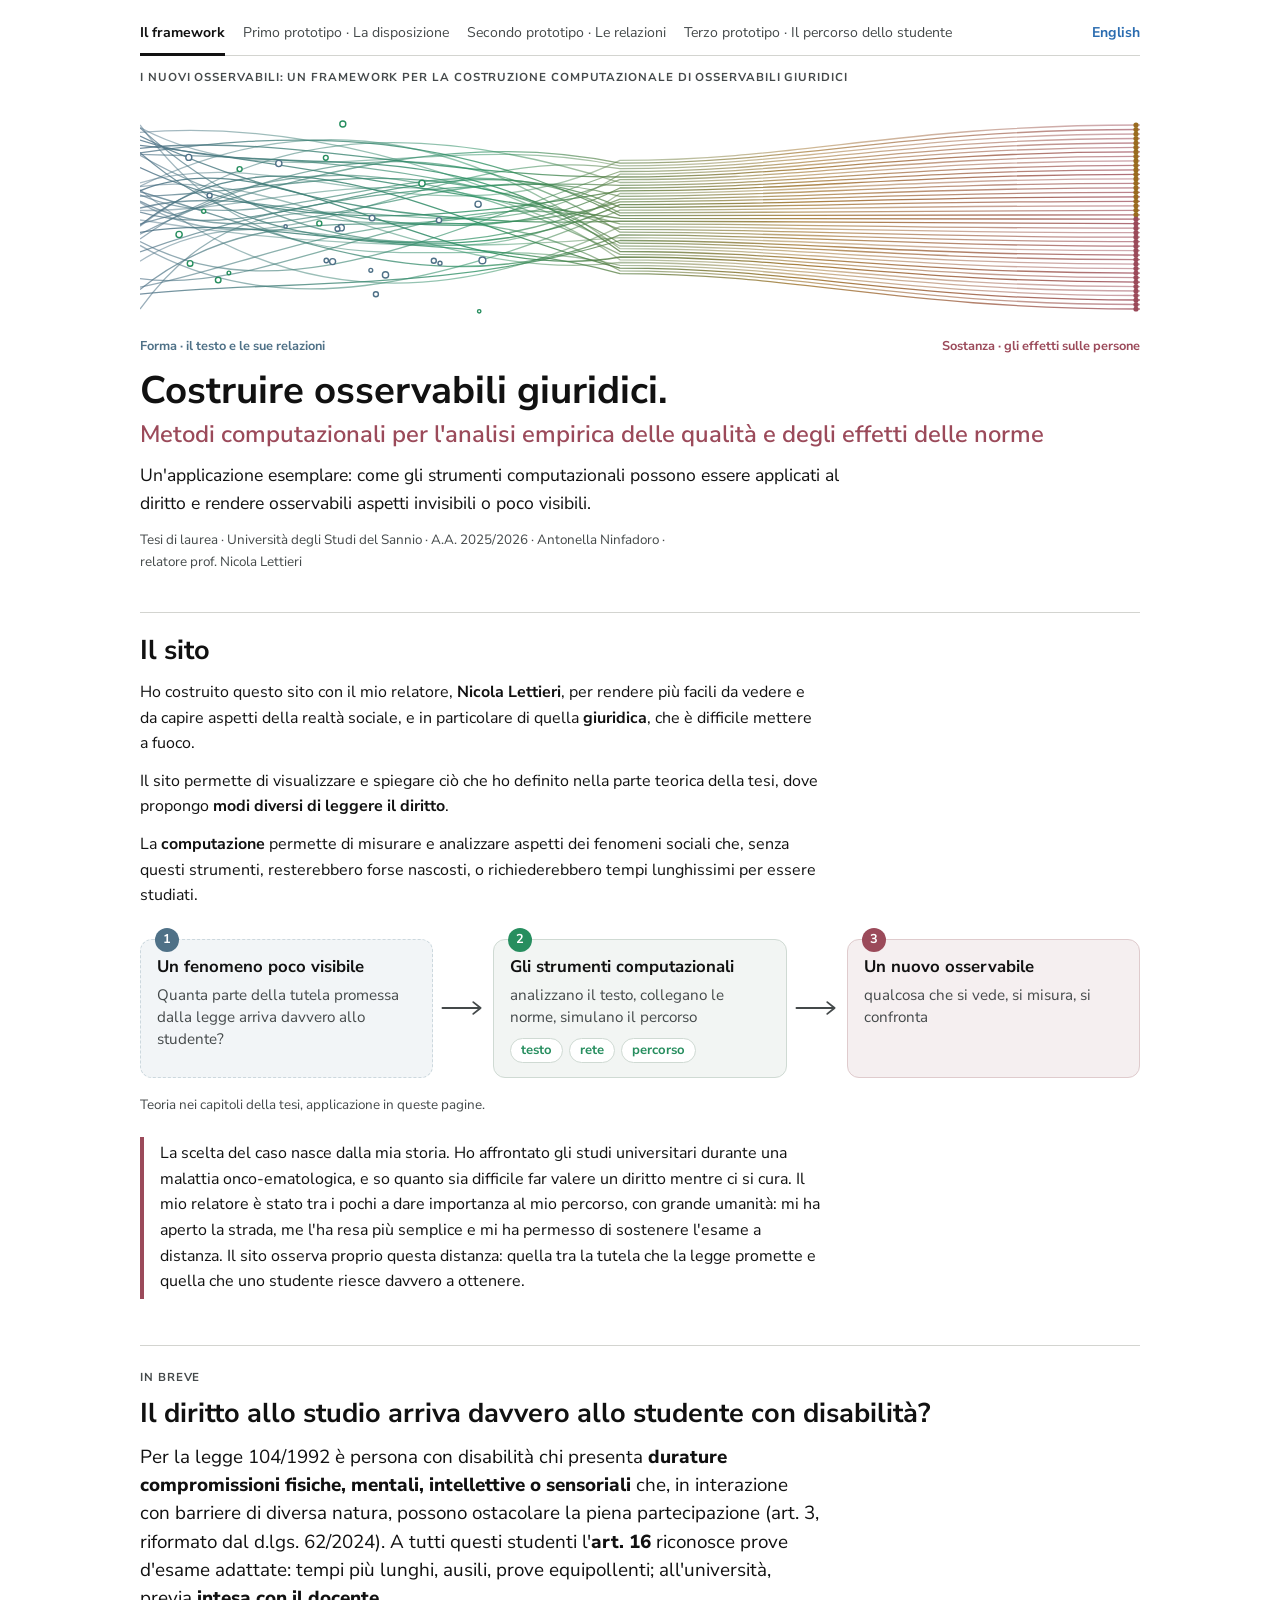
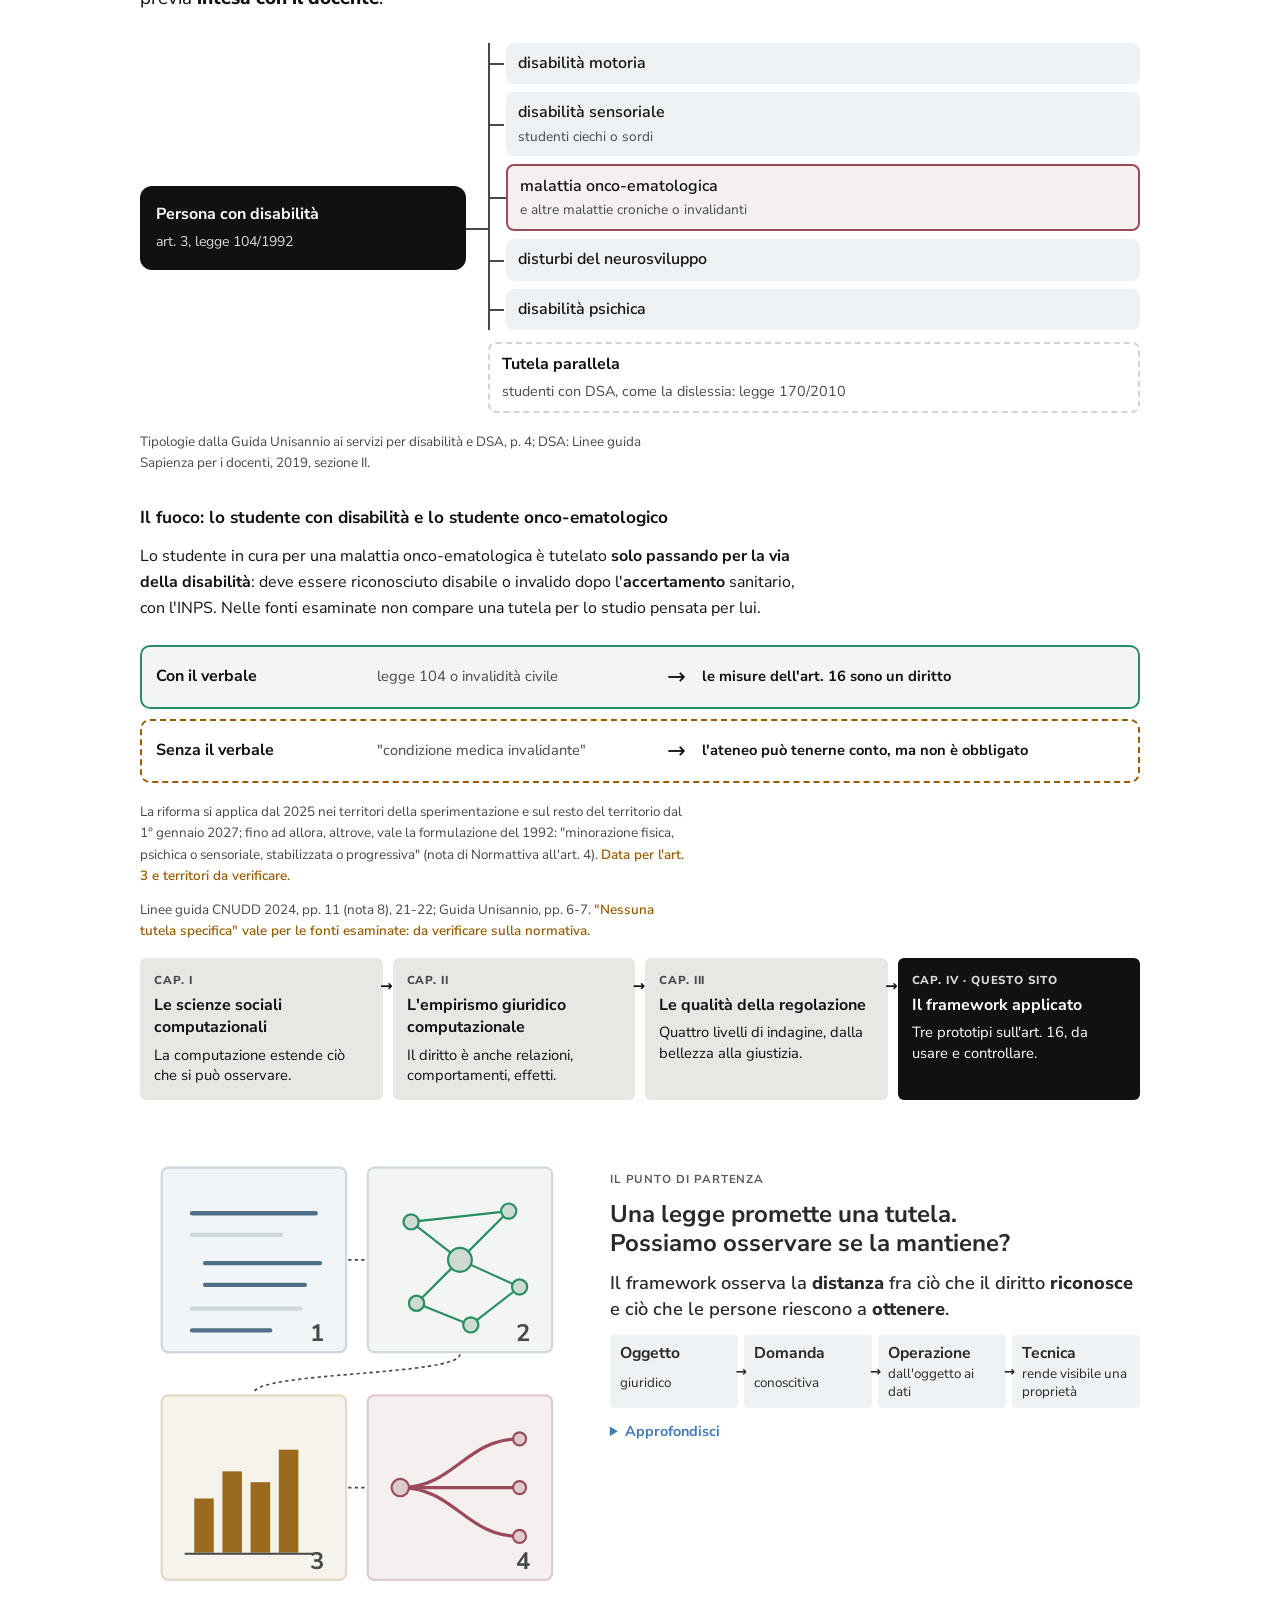
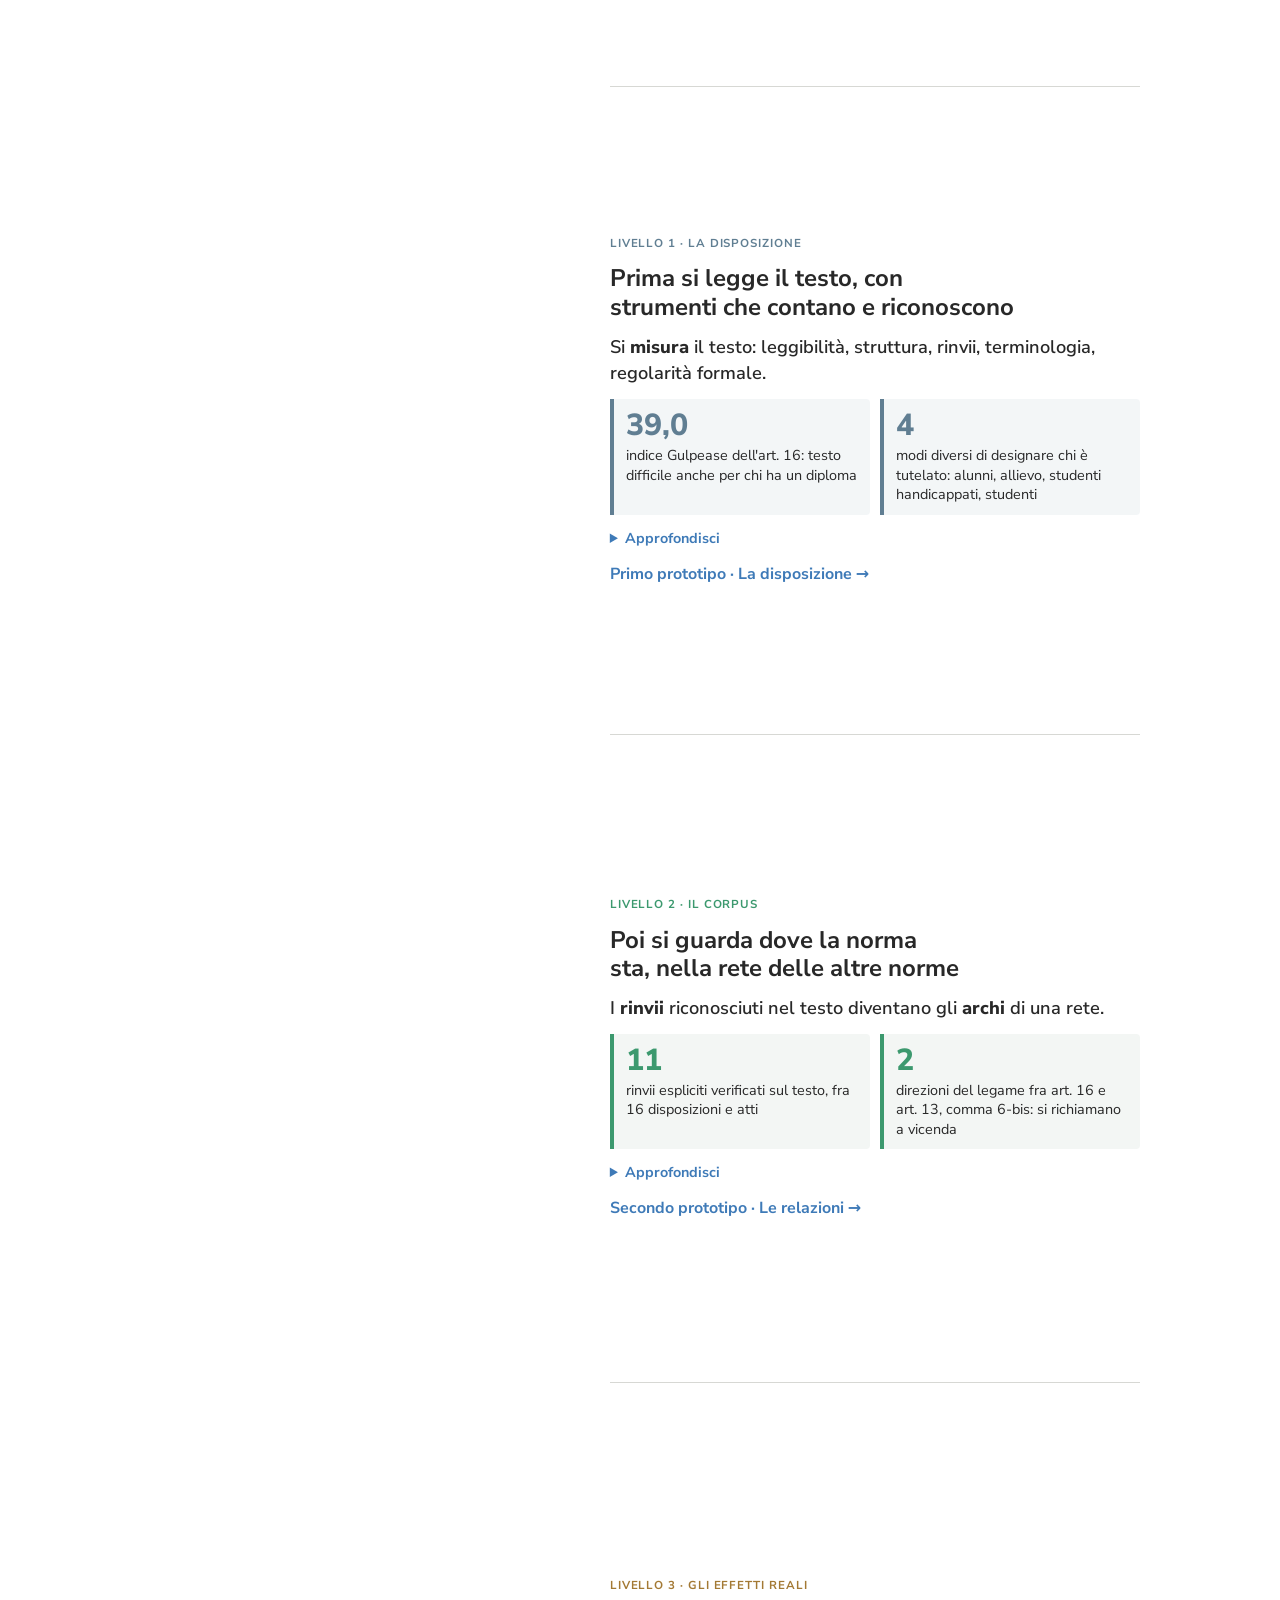
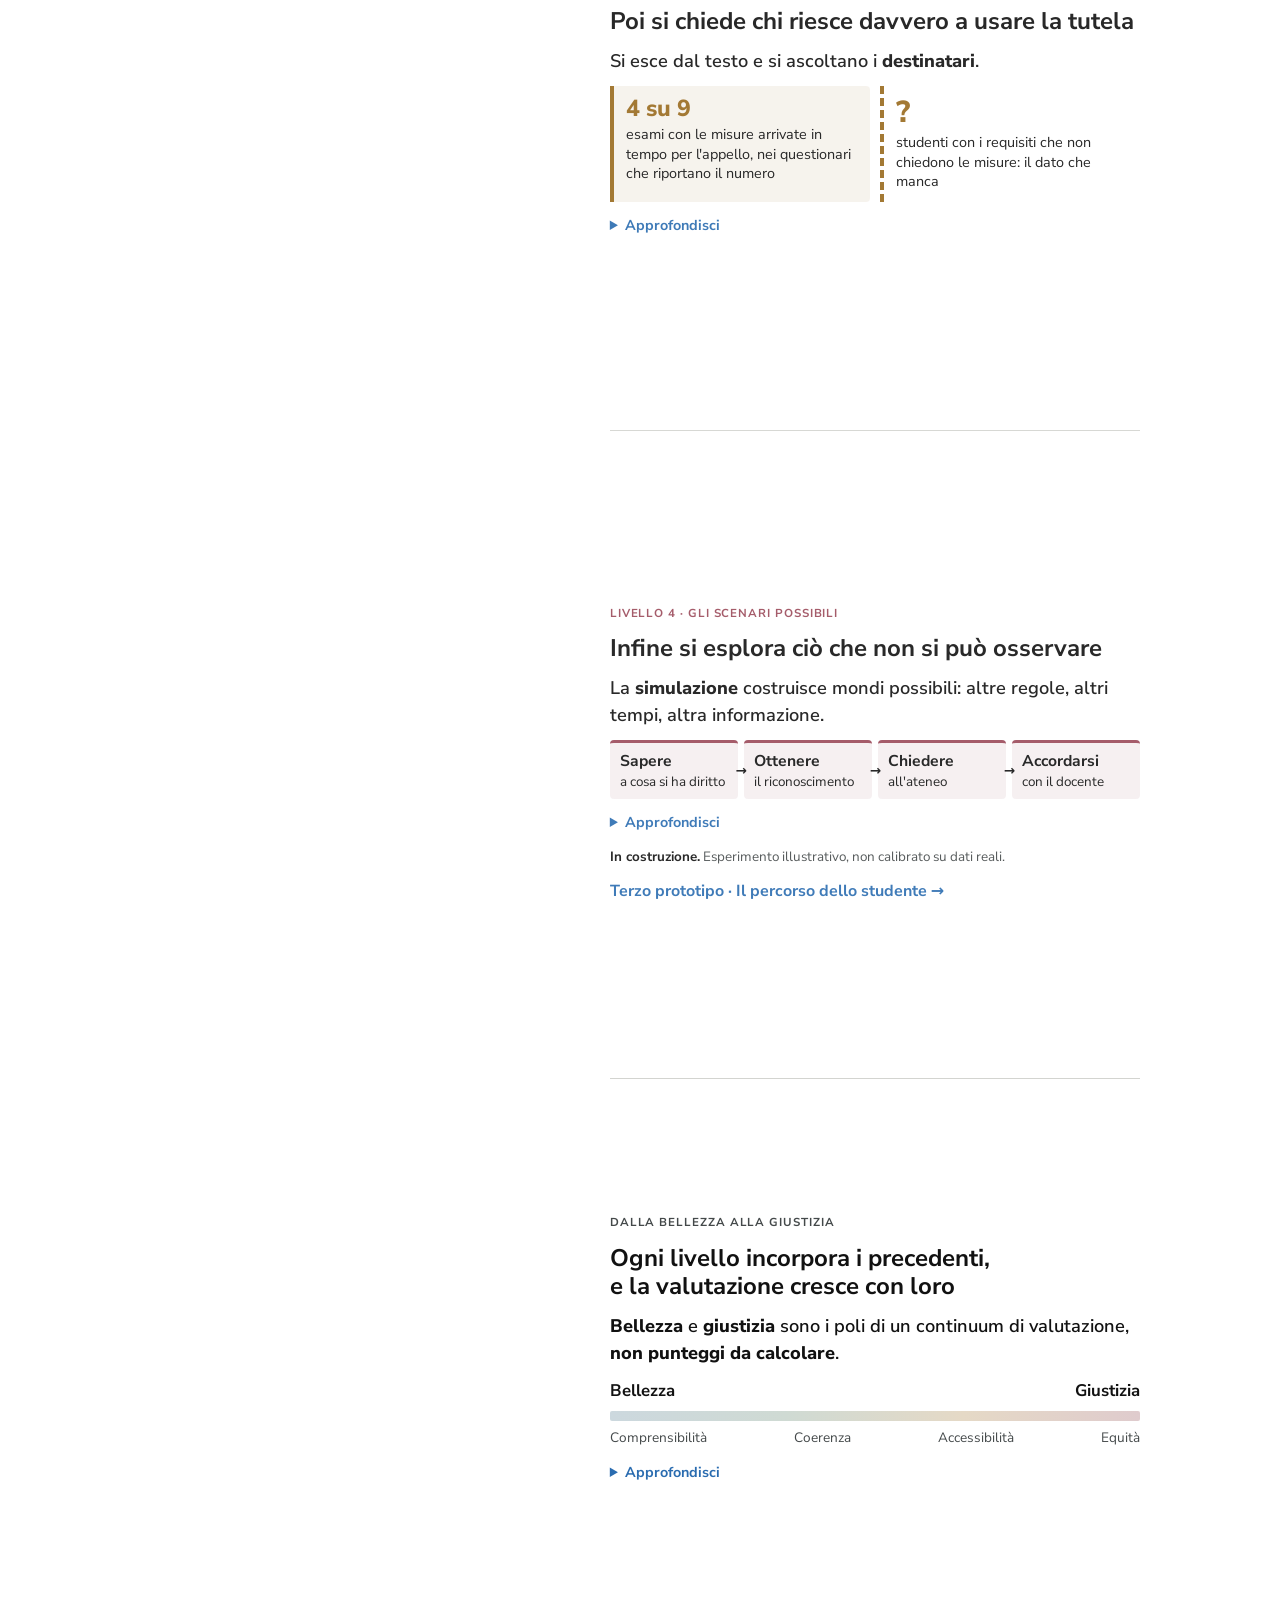
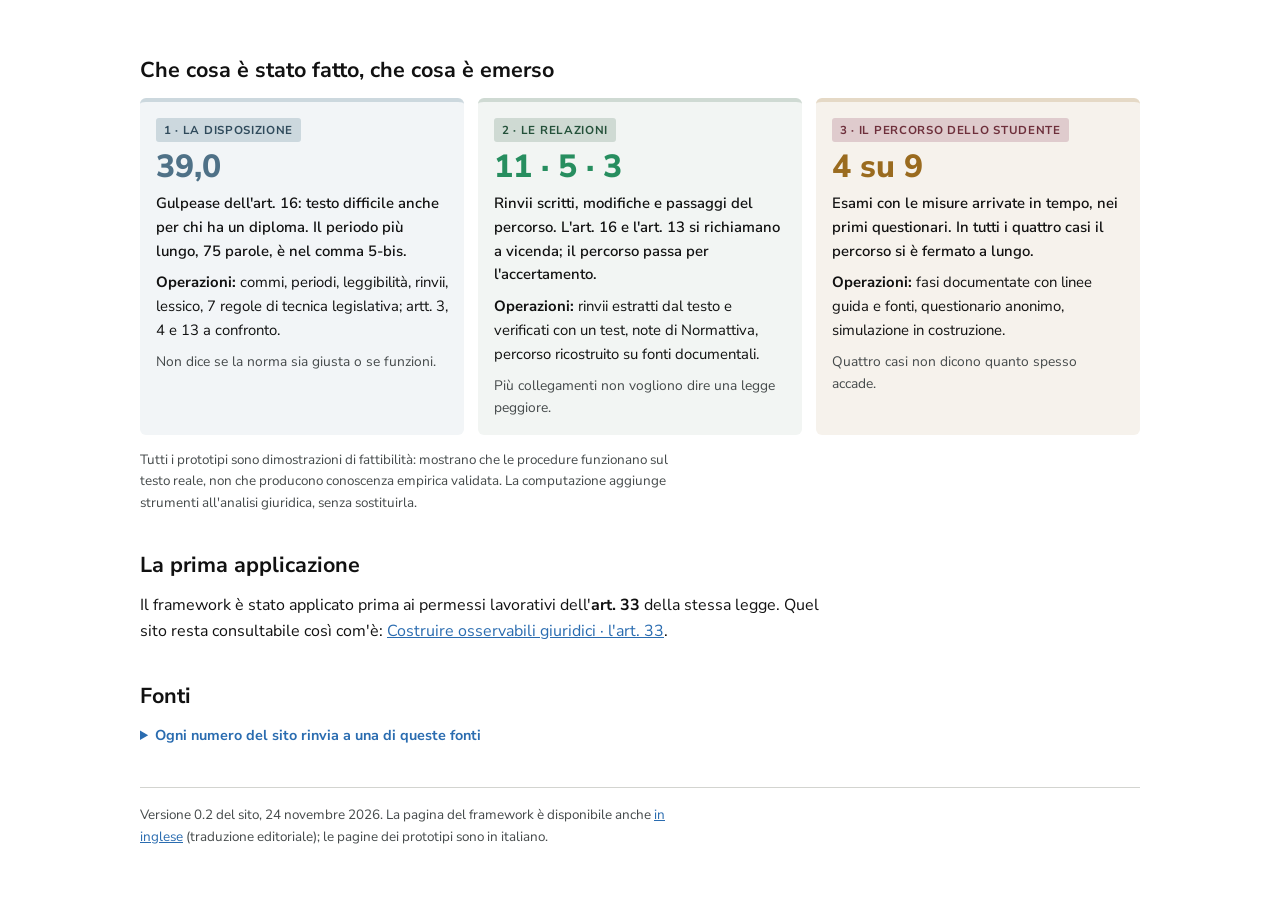
==== commit 4f4e119a: "Artt. 3 e 4: testo riformato dal d.lgs. 62/2024 e formulazione del 1992; accertamento provvisorio ve" ====
--- a/index.html
+++ b/index.html
@@ -115,7 +115,7 @@
 <section class="inbreve" aria-labelledby="t-inbreve">
   <span class="etichetta">In breve</span>
   <h2 id="t-inbreve">Il diritto allo studio arriva davvero allo studente con disabilità?</h2>
-  <p class="ib-lead">Per la legge 104/1992 è persona con disabilità chi ha una <b>minorazione fisica, psichica o sensoriale, stabilizzata o progressiva</b> (art. 3). A tutti questi studenti l'<b>art. 16</b> riconosce prove d'esame adattate: tempi più lunghi, ausili, prove equipollenti; all'università, previa <b>intesa con il docente</b>.</p>
+  <p class="ib-lead">Per la legge 104/1992 è persona con disabilità chi presenta <b>durature compromissioni fisiche, mentali, intellettive o sensoriali</b> che, in interazione con barriere di diversa natura, possono ostacolare la piena partecipazione (art. 3, riformato dal d.lgs. 62/2024). A tutti questi studenti l'<b>art. 16</b> riconosce prove d'esame adattate: tempi più lunghi, ausili, prove equipollenti; all'università, previa <b>intesa con il docente</b>.</p>
 
   <div class="ventaglio" aria-label="Le forme di disabilità tutelate dalla legge 104 e la tutela parallela dei DSA">
     <div class="vt-radice"><b>Persona con disabilità</b><span>art. 3, legge 104/1992</span></div>
@@ -136,6 +136,7 @@
     <div class="via si"><b>Con il verbale</b><span>legge 104 o invalidità civile</span><i aria-hidden="true">→</i><span class="esito">le misure dell'art. 16 sono un diritto</span></div>
     <div class="via no"><b>Senza il verbale</b><span>"condizione medica invalidante"</span><i aria-hidden="true">→</i><span class="esito">l'ateneo può tenerne conto, ma non è obbligato</span></div>
   </div>
+  <p class="nota">La riforma si applica dal 2025 nei territori della sperimentazione e sul resto del territorio dal 1° gennaio 2027; fino ad allora, altrove, vale la formulazione del 1992: "minorazione fisica, psichica o sensoriale, stabilizzata o progressiva" (nota di Normattiva all'art. 4). <span class="verifica">Data per l'art. 3 e territori da verificare.</span></p>
   <p class="nota">Linee guida CNUDD 2024, pp. 11 (nota 8), 21-22; Guida Unisannio, pp. 6-7. <span class="verifica">"Nessuna tutela specifica" vale per le fonti esaminate: da verificare sulla normativa.</span></p>
   <ol class="percorso-tesi" aria-label="I capitoli della tesi">
     <li><span class="pt-cap">Cap. I</span><b>Le scienze sociali computazionali</b><p>La computazione estende ciò che si può osservare.</p></li>
@@ -317,9 +318,9 @@
     <div>
       <h3>Testi normativi</h3>
       <ul>
-        <li>Legge 5 febbraio 1992, n. 104, artt. 13 e 16, testo vigente da <a href="https://www.normattiva.it/uri-res/N2Ls?urn:nir:stato:legge:1992-02-05;104!vig" target="_blank" rel="noopener">Normattiva</a>, consultato il 22 novembre 2026; artt. 3 e 4 vigenti al 5 novembre 2026.</li>
+        <li>Legge 5 febbraio 1992, n. 104, artt. 13 e 16, testo vigente da <a href="https://www.normattiva.it/uri-res/N2Ls?urn:nir:stato:legge:1992-02-05;104!vig" target="_blank" rel="noopener">Normattiva</a>, consultato il 22 novembre 2026; artt. 3 e 4 nel testo riformato dal d.lgs. 62/2024 e nella formulazione del 1992, consultati il 25 novembre 2026.</li>
         <li>Legge 28 gennaio 1999, n. 17, art. 1, testo acquisito il 25 novembre 2026. D.L. 22 aprile 2023, n. 44, art. 19, c. 5-bis, convertito dalla L. 21 giugno 2023, n. 74, dalle note di aggiornamento di Normattiva.</li>
-        <li>D.L. 10 gennaio 2006, n. 4, art. 6, c. 3-bis, aggiunto in sede di conversione dalla L. 80/2006 (testo in vigore dal 12 marzo 2006), acquisito il 25 novembre 2026. <span class="verifica">Vigenza attuale da verificare.</span></li>
+        <li>D.L. 10 gennaio 2006, n. 4, art. 6, c. 3-bis, aggiunto in sede di conversione dalla L. 80/2006; testo vigente consultato il 25 novembre 2026, invariato dal 12 marzo 2006.</li>
         <li>Convenzione ONU sui diritti delle persone con disabilità (2006), art. 24, ratificata con legge 3 marzo 2009, n. 18. <span class="verifica">Da confrontare con il testo ufficiale.</span></li>
         <li>Presidenza del Consiglio dei ministri, Camera dei deputati, Senato della Repubblica, <i>Regole e raccomandazioni per la formulazione tecnica dei testi legislativi</i>, lettera circolare 20 aprile 2001. <span class="verifica">Letta su una copia non istituzionale, da confrontare con il testo ufficiale.</span></li>
       </ul>
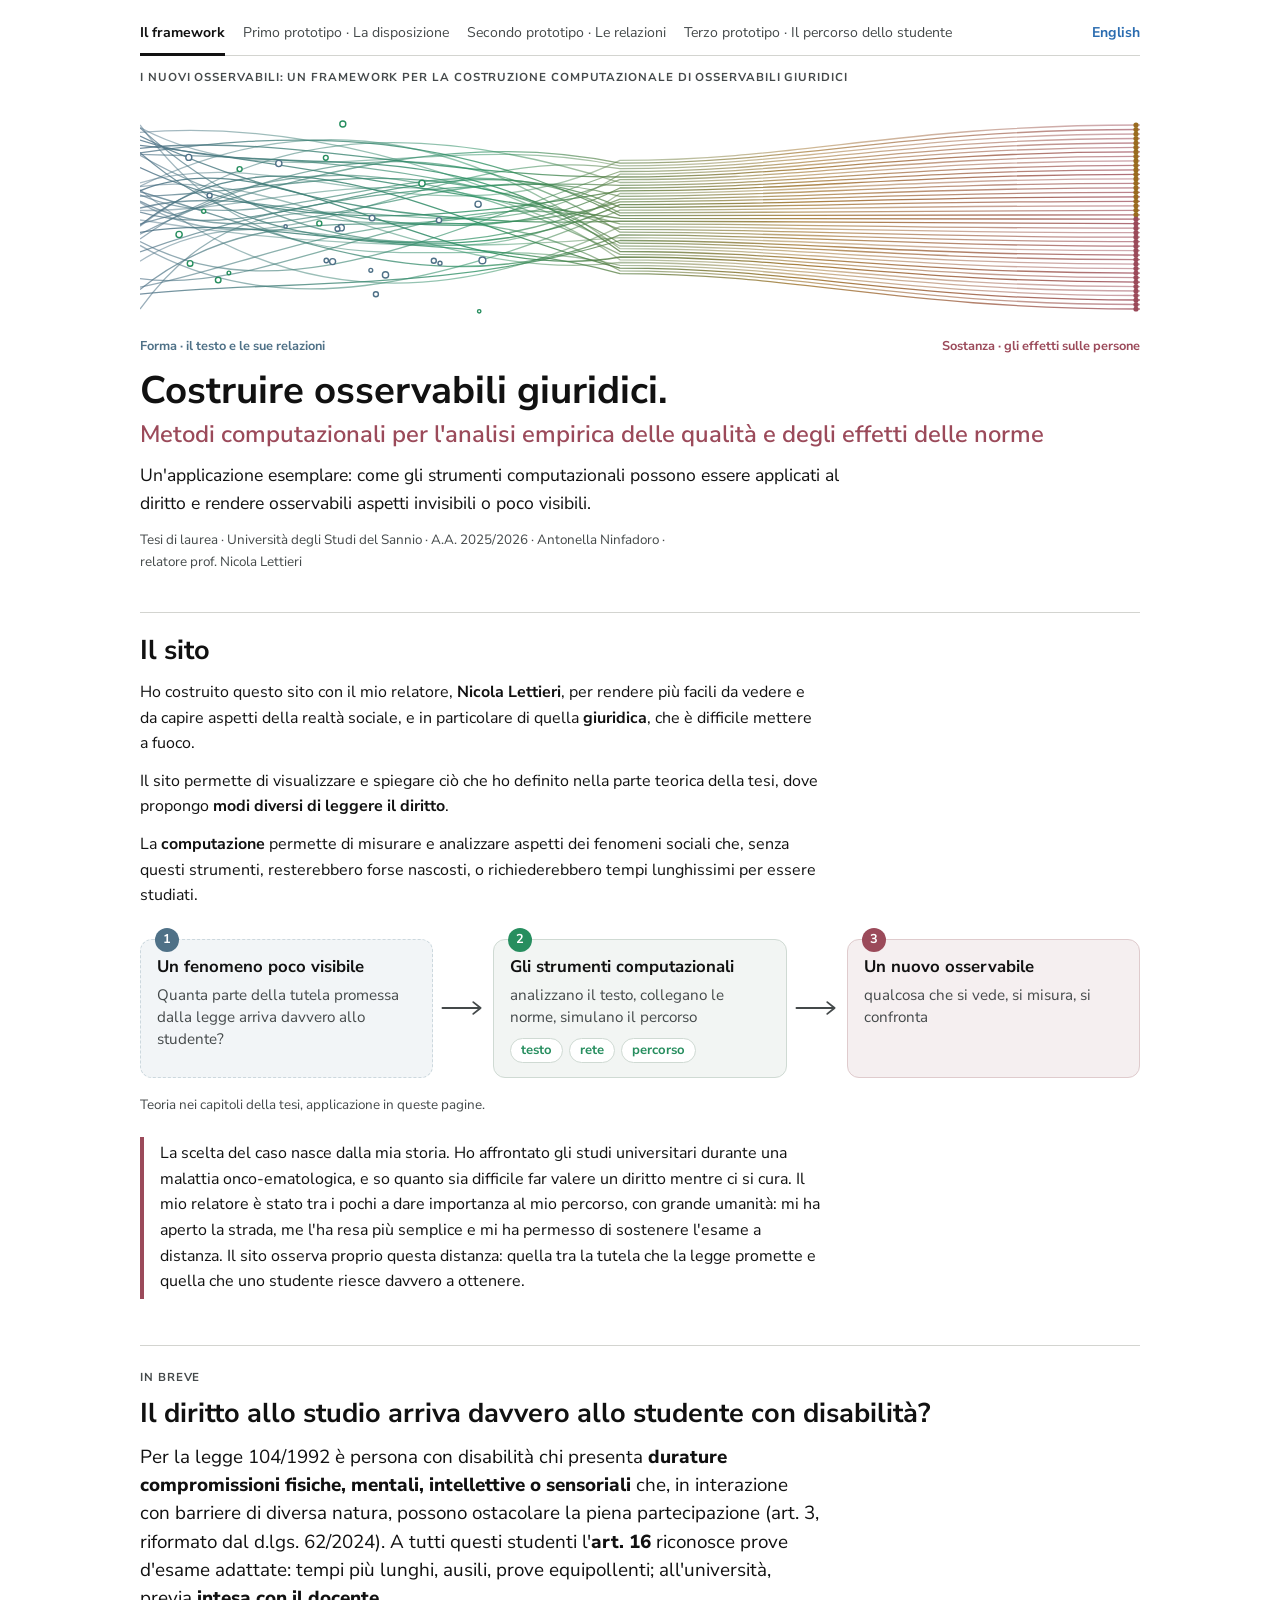
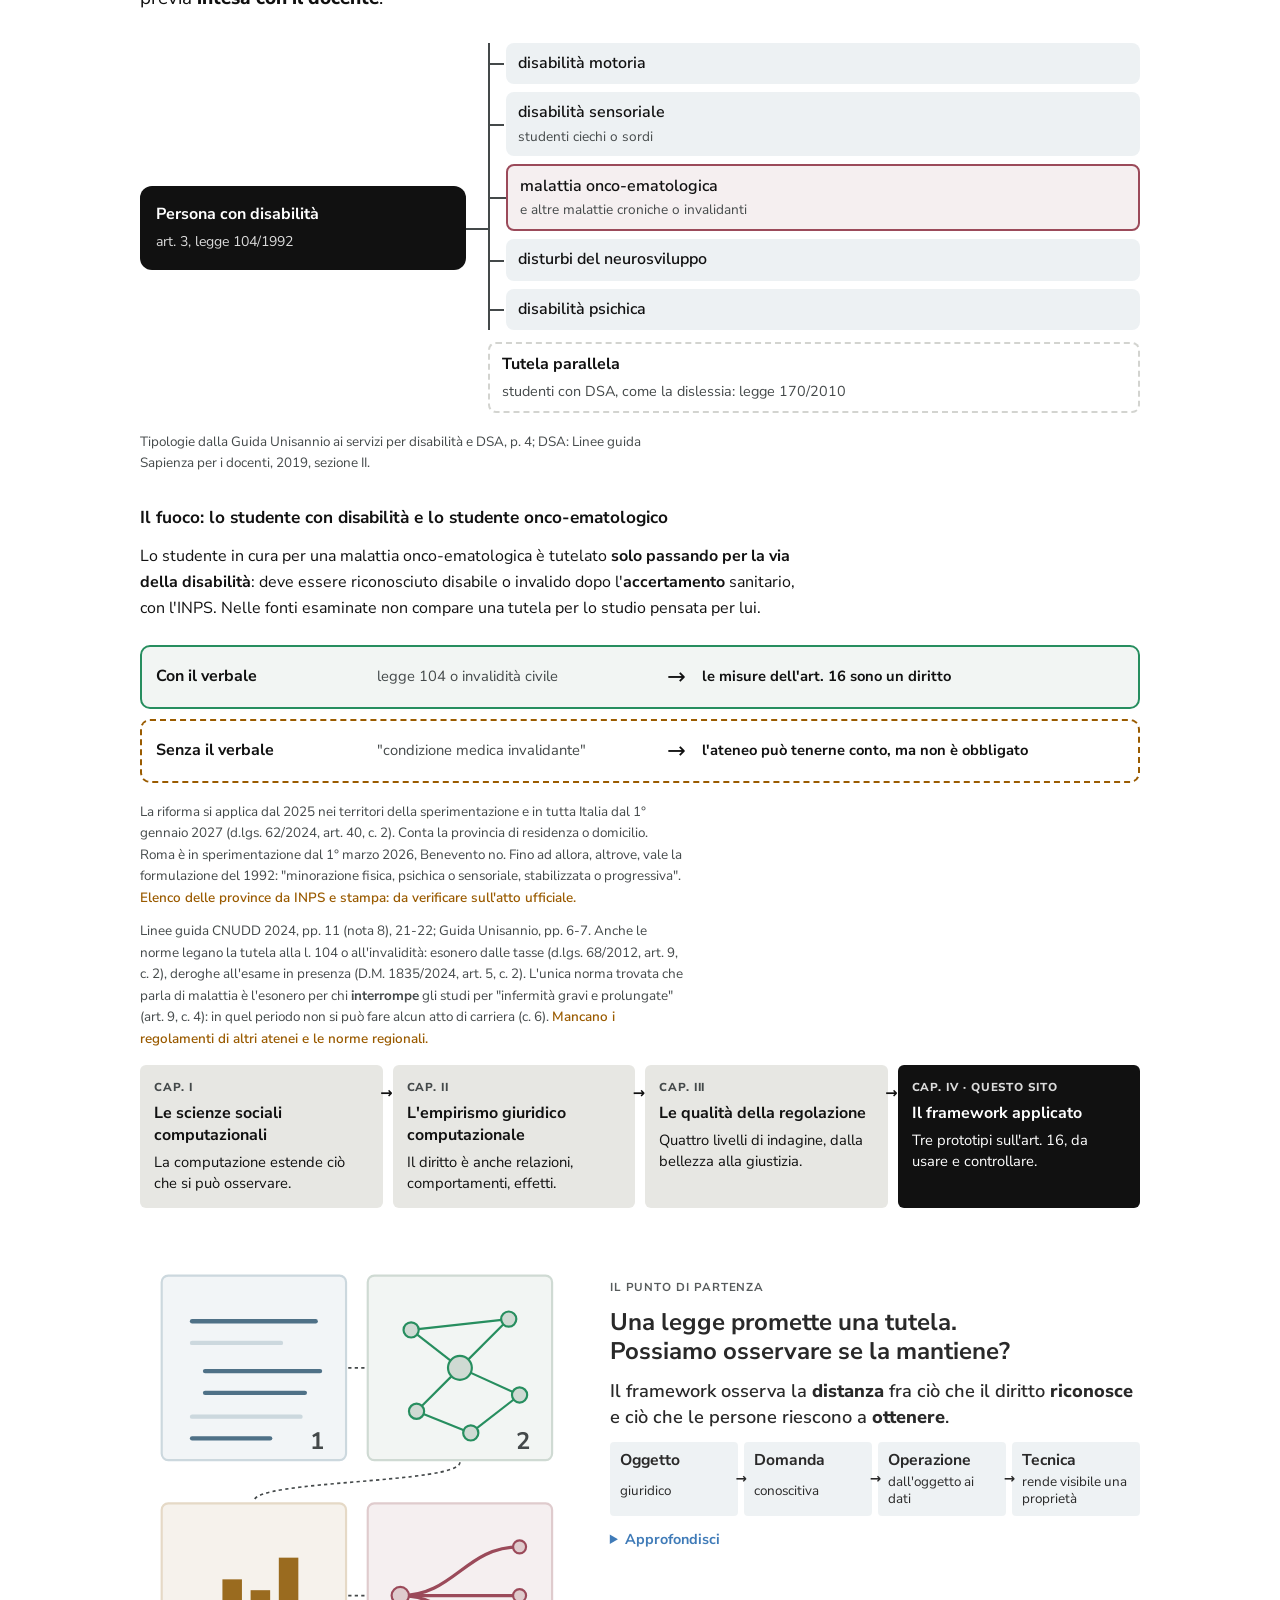
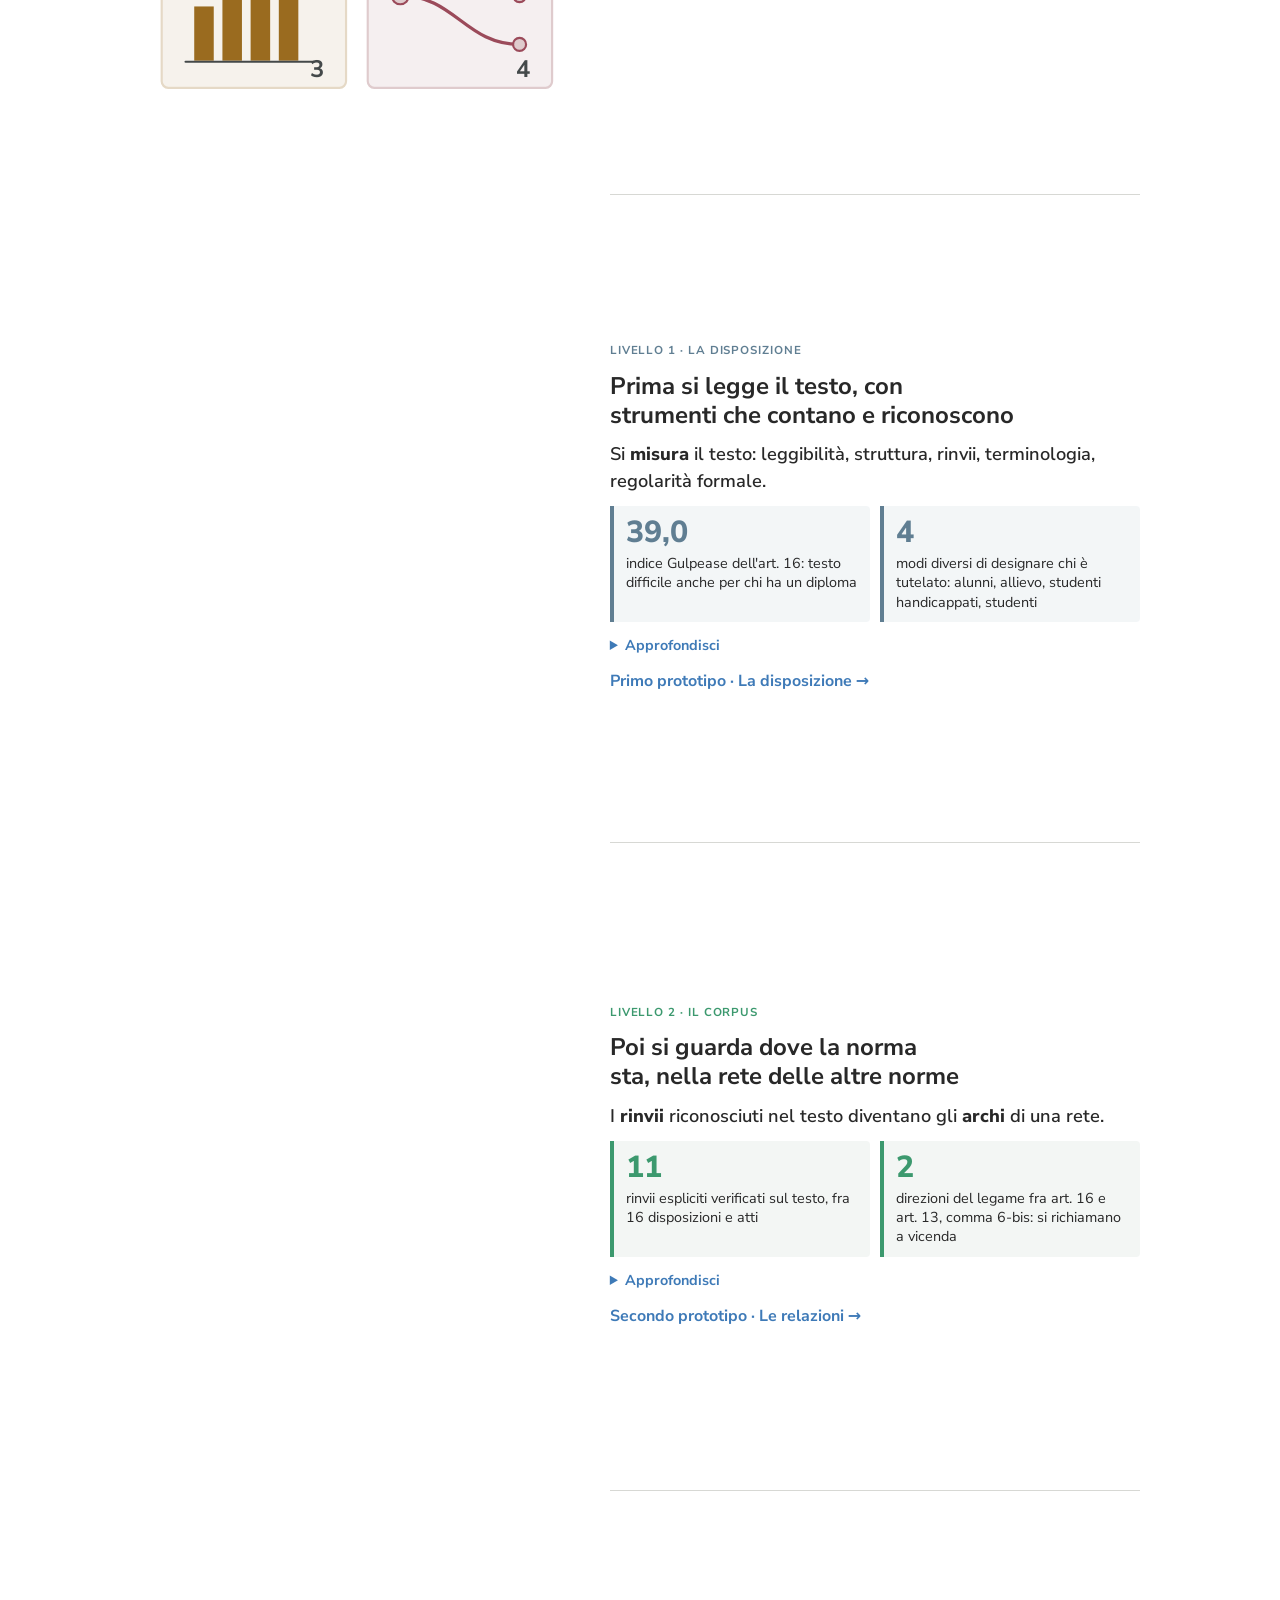
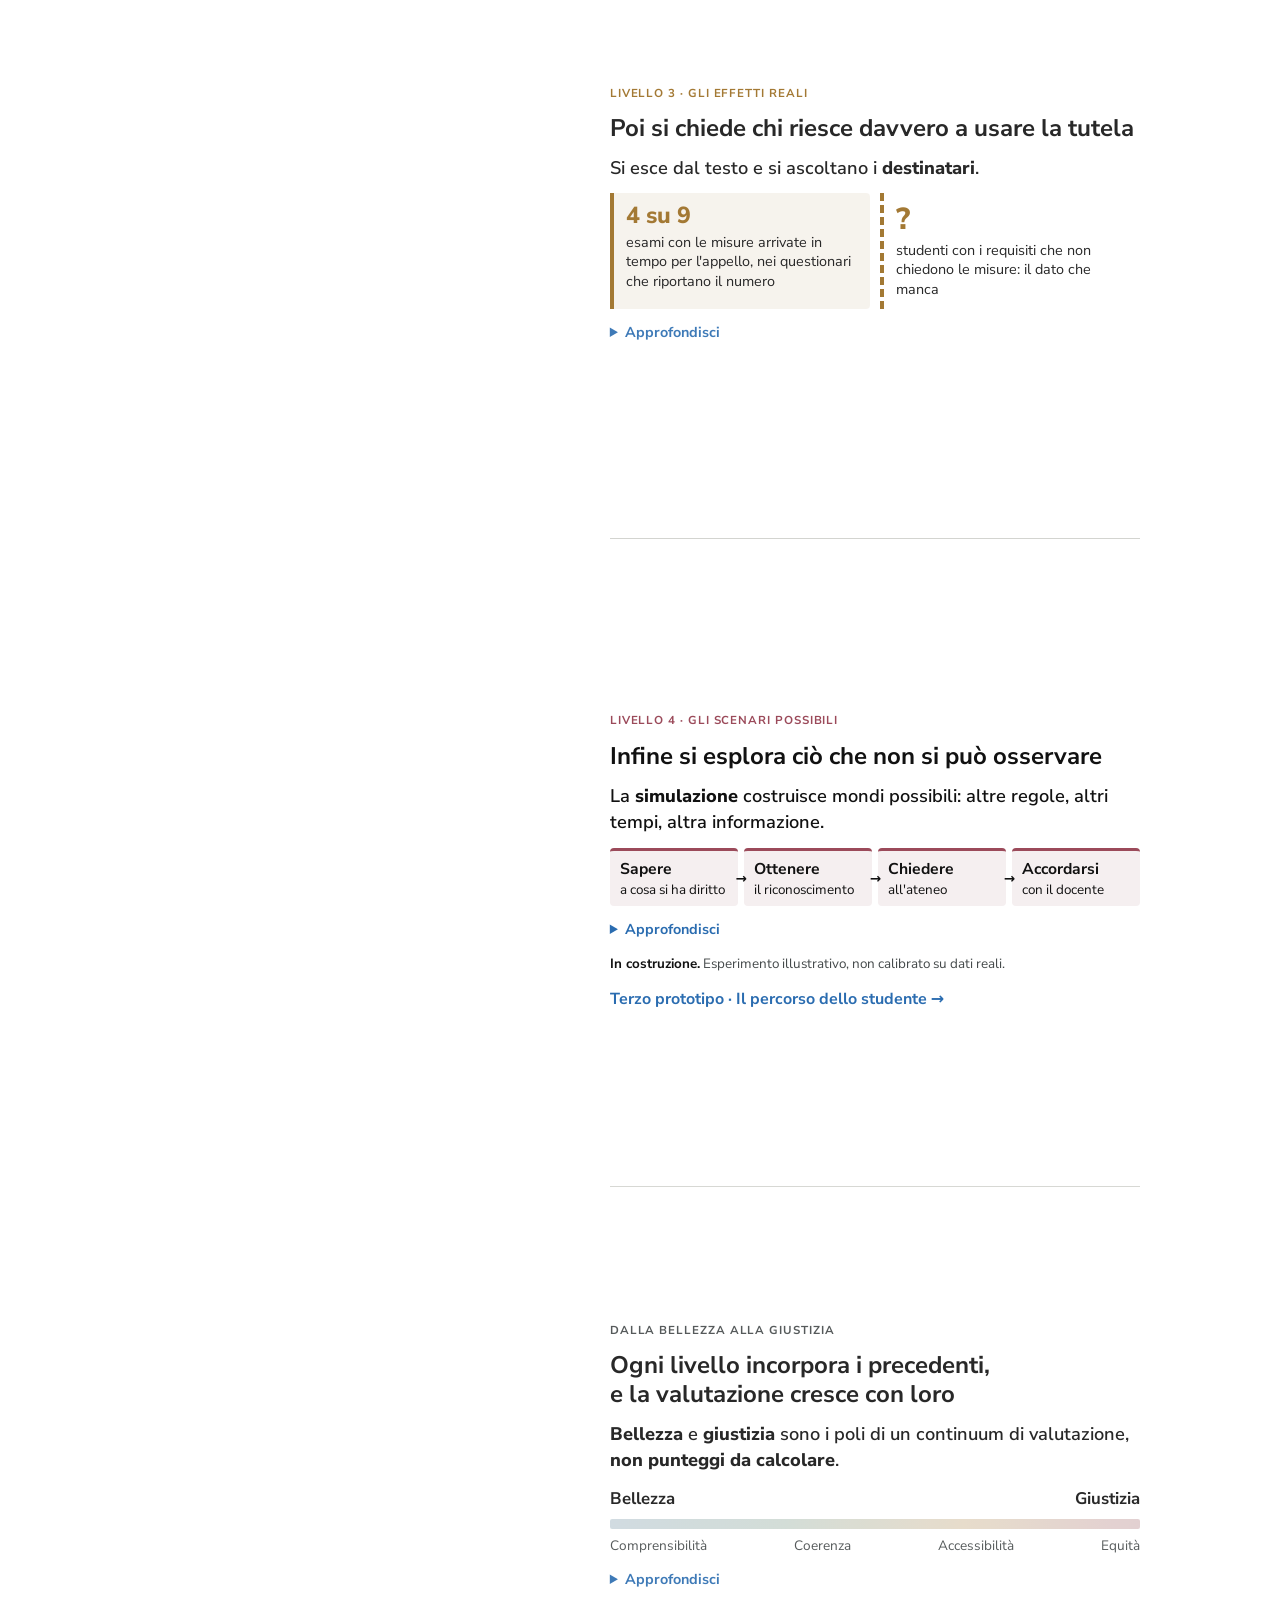
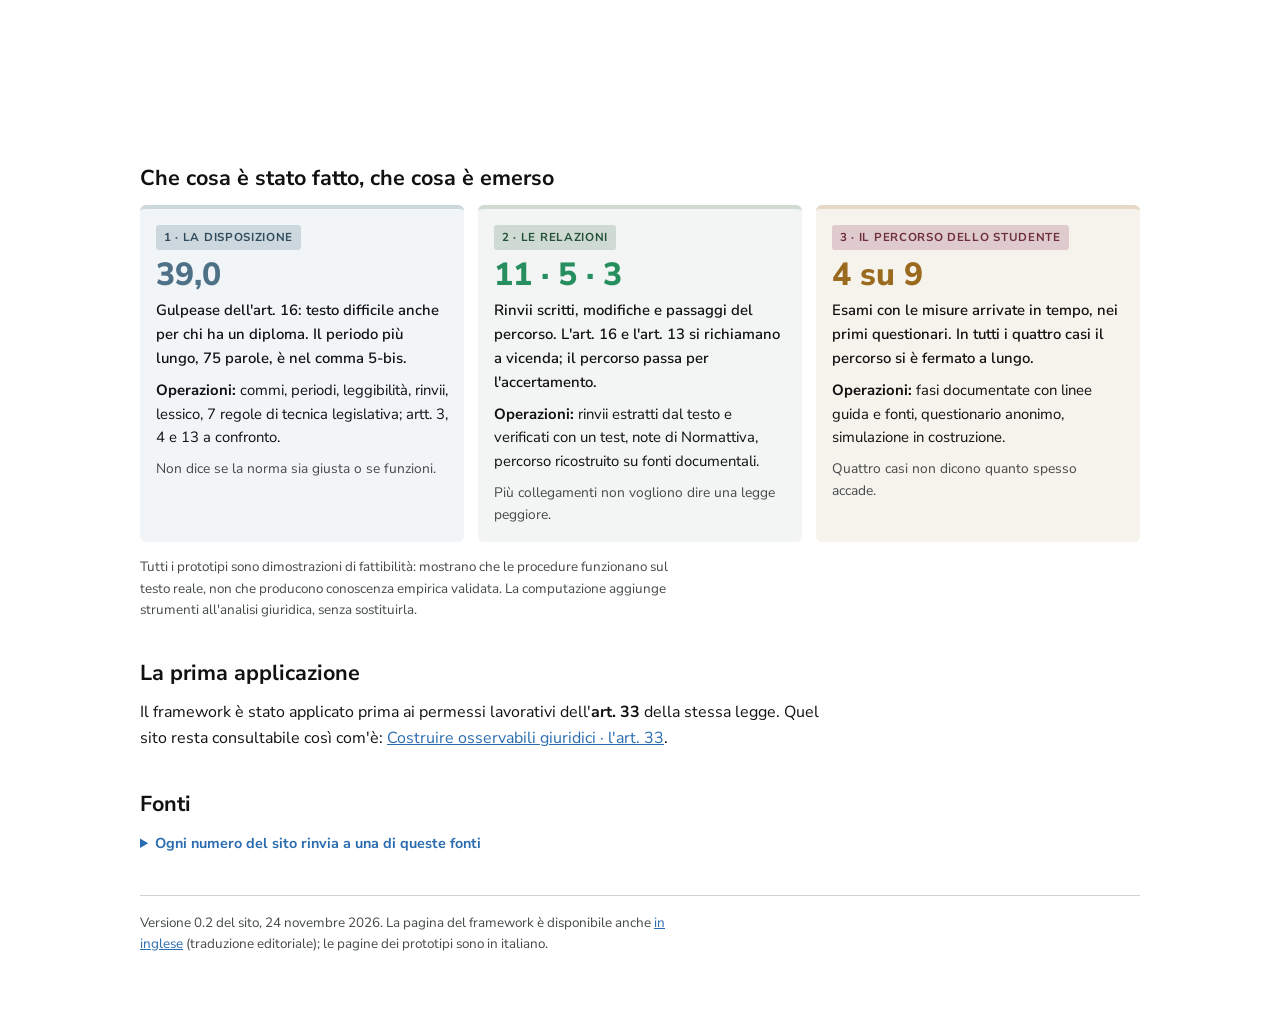
==== commit bdc63c15: "Nuove fonti (d.lgs. 68/2012 art. 9, l. 118/1971 art. 2, D.M. 1835/2024 art. 5, l. 18/2009, d.lgs. 62" ====
--- a/index.html
+++ b/index.html
@@ -136,8 +136,8 @@
     <div class="via si"><b>Con il verbale</b><span>legge 104 o invalidità civile</span><i aria-hidden="true">→</i><span class="esito">le misure dell'art. 16 sono un diritto</span></div>
     <div class="via no"><b>Senza il verbale</b><span>"condizione medica invalidante"</span><i aria-hidden="true">→</i><span class="esito">l'ateneo può tenerne conto, ma non è obbligato</span></div>
   </div>
-  <p class="nota">La riforma si applica dal 2025 nei territori della sperimentazione e sul resto del territorio dal 1° gennaio 2027; fino ad allora, altrove, vale la formulazione del 1992: "minorazione fisica, psichica o sensoriale, stabilizzata o progressiva" (nota di Normattiva all'art. 4). <span class="verifica">Data per l'art. 3 e territori da verificare.</span></p>
-  <p class="nota">Linee guida CNUDD 2024, pp. 11 (nota 8), 21-22; Guida Unisannio, pp. 6-7. <span class="verifica">"Nessuna tutela specifica" vale per le fonti esaminate: da verificare sulla normativa.</span></p>
+  <p class="nota">La riforma si applica dal 2025 nei territori della sperimentazione e in tutta Italia dal 1° gennaio 2027 (d.lgs. 62/2024, art. 40, c. 2). Conta la provincia di residenza o domicilio. Roma è in sperimentazione dal 1° marzo 2026, Benevento no. Fino ad allora, altrove, vale la formulazione del 1992: "minorazione fisica, psichica o sensoriale, stabilizzata o progressiva". <span class="verifica">Elenco delle province da INPS e stampa: da verificare sull'atto ufficiale.</span></p>
+  <p class="nota">Linee guida CNUDD 2024, pp. 11 (nota 8), 21-22; Guida Unisannio, pp. 6-7. Anche le norme legano la tutela alla l. 104 o all'invalidità: esonero dalle tasse (d.lgs. 68/2012, art. 9, c. 2), deroghe all'esame in presenza (D.M. 1835/2024, art. 5, c. 2). L'unica norma trovata che parla di malattia è l'esonero per chi <b>interrompe</b> gli studi per "infermità gravi e prolungate" (art. 9, c. 4): in quel periodo non si può fare alcun atto di carriera (c. 6). <span class="verifica">Mancano i regolamenti di altri atenei e le norme regionali.</span></p>
   <ol class="percorso-tesi" aria-label="I capitoli della tesi">
     <li><span class="pt-cap">Cap. I</span><b>Le scienze sociali computazionali</b><p>La computazione estende ciò che si può osservare.</p></li>
     <li><span class="pt-cap">Cap. II</span><b>L'empirismo giuridico computazionale</b><p>Il diritto è anche relazioni, comportamenti, effetti.</p></li>
@@ -321,7 +321,8 @@
         <li>Legge 5 febbraio 1992, n. 104, artt. 13 e 16, testo vigente da <a href="https://www.normattiva.it/uri-res/N2Ls?urn:nir:stato:legge:1992-02-05;104!vig" target="_blank" rel="noopener">Normattiva</a>, consultato il 22 novembre 2026; artt. 3 e 4 nel testo riformato dal d.lgs. 62/2024 e nella formulazione del 1992, consultati il 25 novembre 2026.</li>
         <li>Legge 28 gennaio 1999, n. 17, art. 1, testo acquisito il 25 novembre 2026. D.L. 22 aprile 2023, n. 44, art. 19, c. 5-bis, convertito dalla L. 21 giugno 2023, n. 74, dalle note di aggiornamento di Normattiva.</li>
         <li>D.L. 10 gennaio 2006, n. 4, art. 6, c. 3-bis, aggiunto in sede di conversione dalla L. 80/2006; testo vigente consultato il 25 novembre 2026, invariato dal 12 marzo 2006.</li>
-        <li>Convenzione ONU sui diritti delle persone con disabilità (2006), art. 24, ratificata con legge 3 marzo 2009, n. 18. <span class="verifica">Da confrontare con il testo ufficiale.</span></li>
+        <li>Convenzione ONU sui diritti delle persone con disabilità (2006), art. 24, ratificata con legge 3 marzo 2009, n. 18 (artt. 1-2 consultati il 26 novembre 2026). <span class="verifica">Testo dell'art. 24 da confrontare con l'allegato alla legge.</span></li>
+        <li>D.lgs. 3 maggio 2024, n. 62, art. 40, c. 2 (applicazione dal 1° gennaio 2027); d.lgs. 29 marzo 2012, n. 68, art. 9; legge 30 marzo 1971, n. 118, art. 2; D.M. 6 dicembre 2024, n. 1835, art. 5. Consultati il 26 novembre 2026.</li>
         <li>Presidenza del Consiglio dei ministri, Camera dei deputati, Senato della Repubblica, <i>Regole e raccomandazioni per la formulazione tecnica dei testi legislativi</i>, lettera circolare 20 aprile 2001. <span class="verifica">Letta su una copia non istituzionale, da confrontare con il testo ufficiale.</span></li>
       </ul>
     </div>
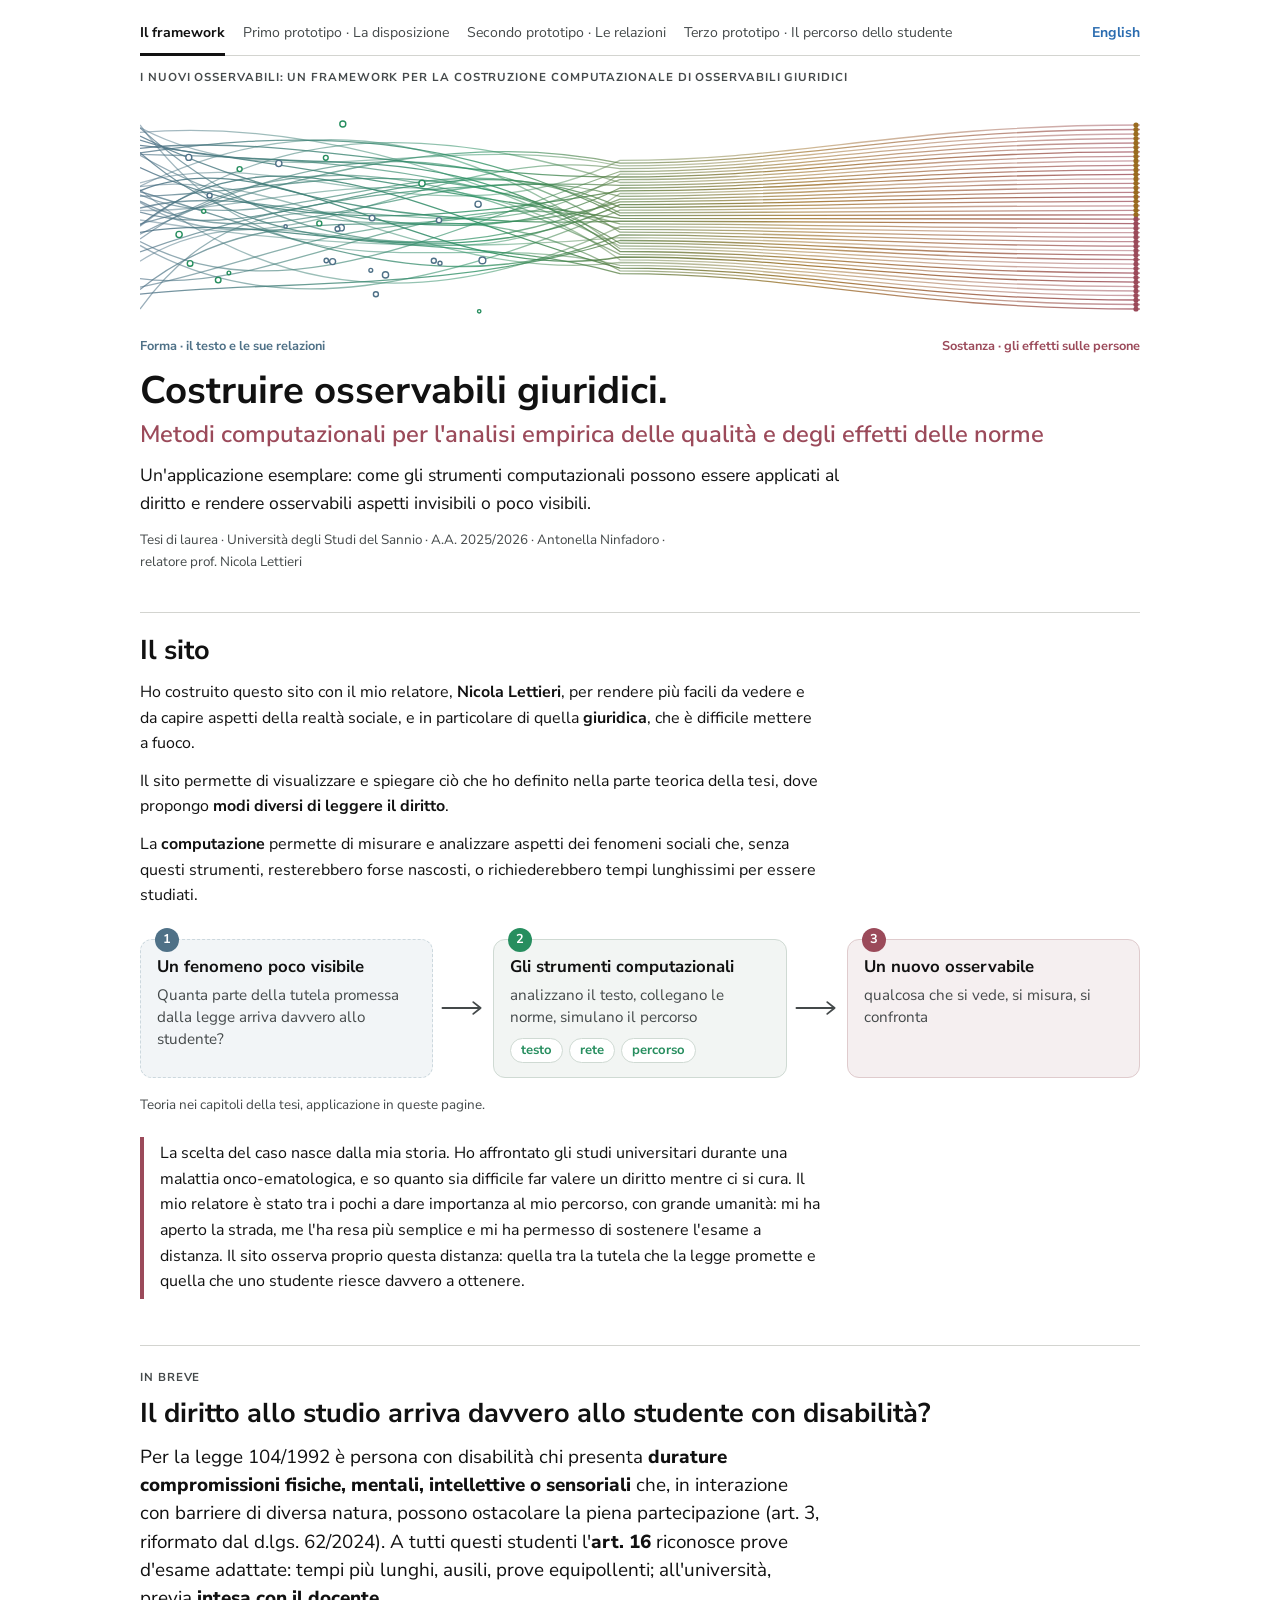
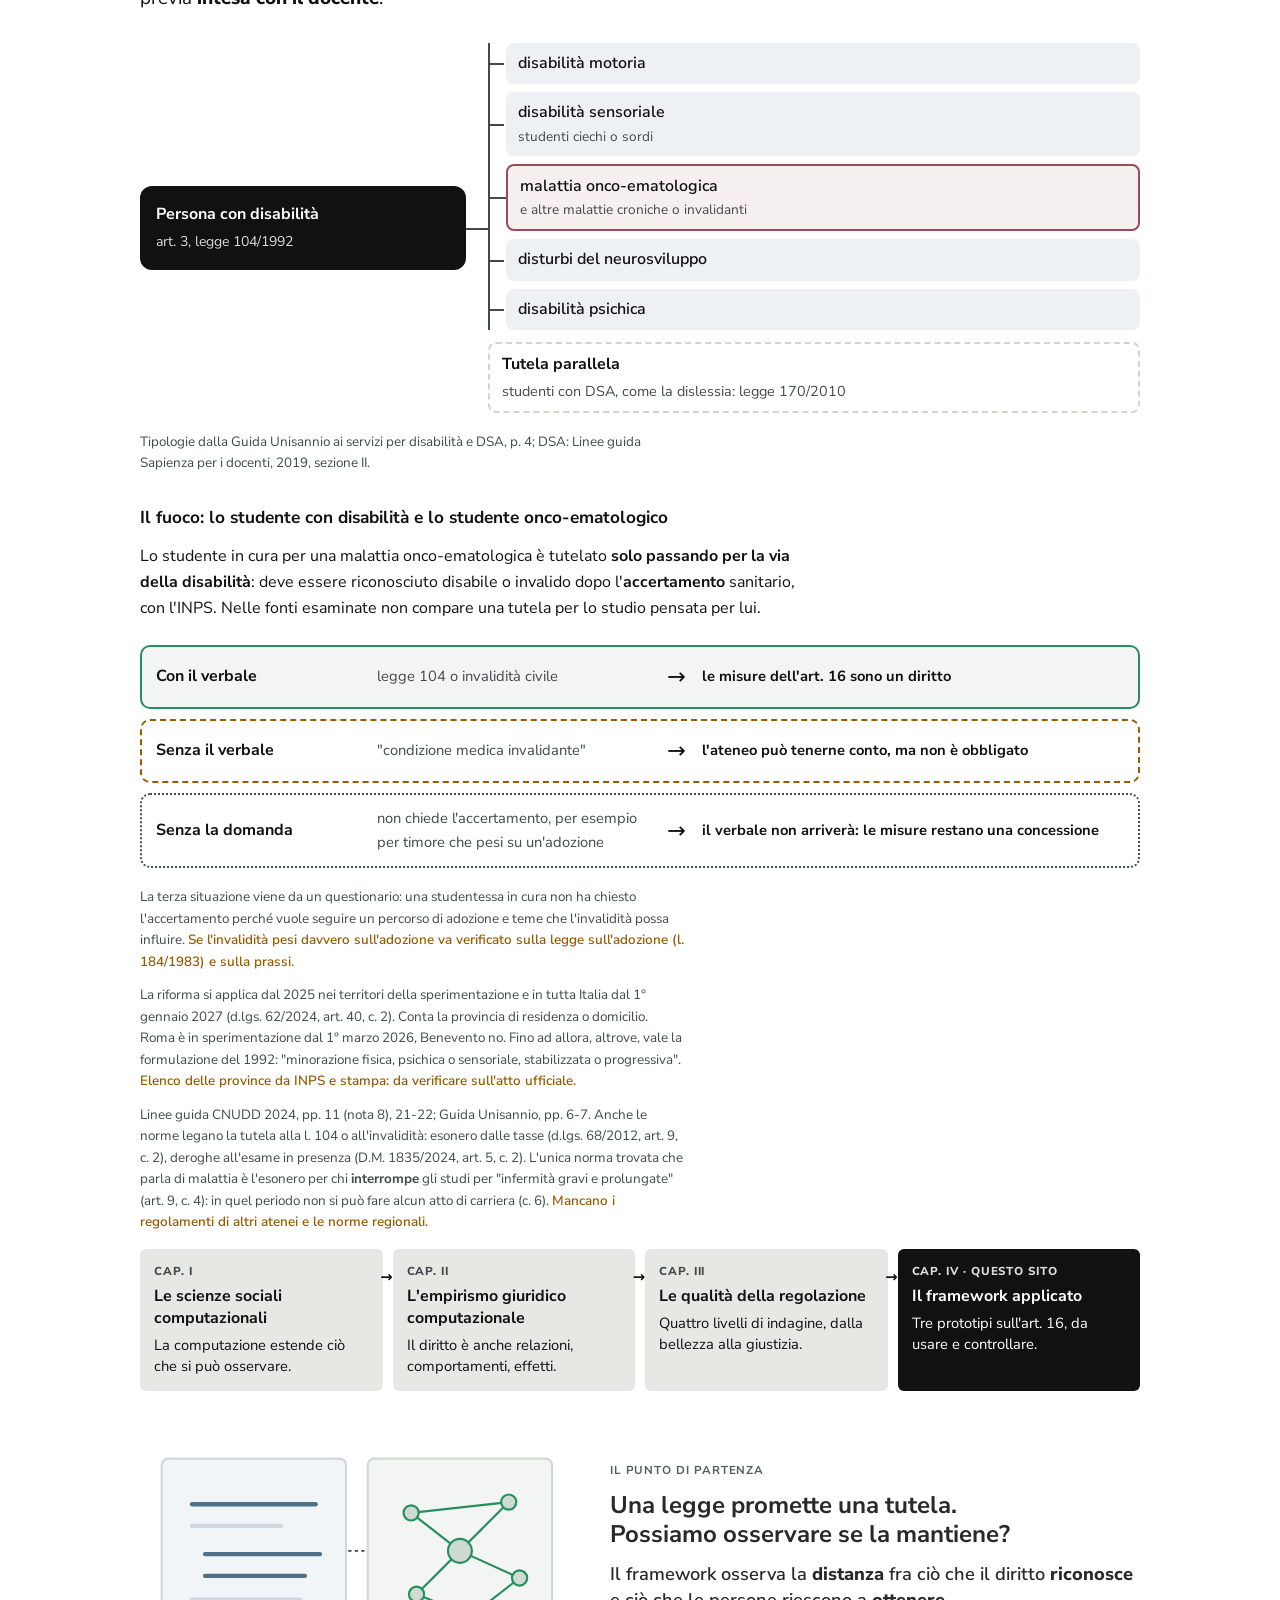
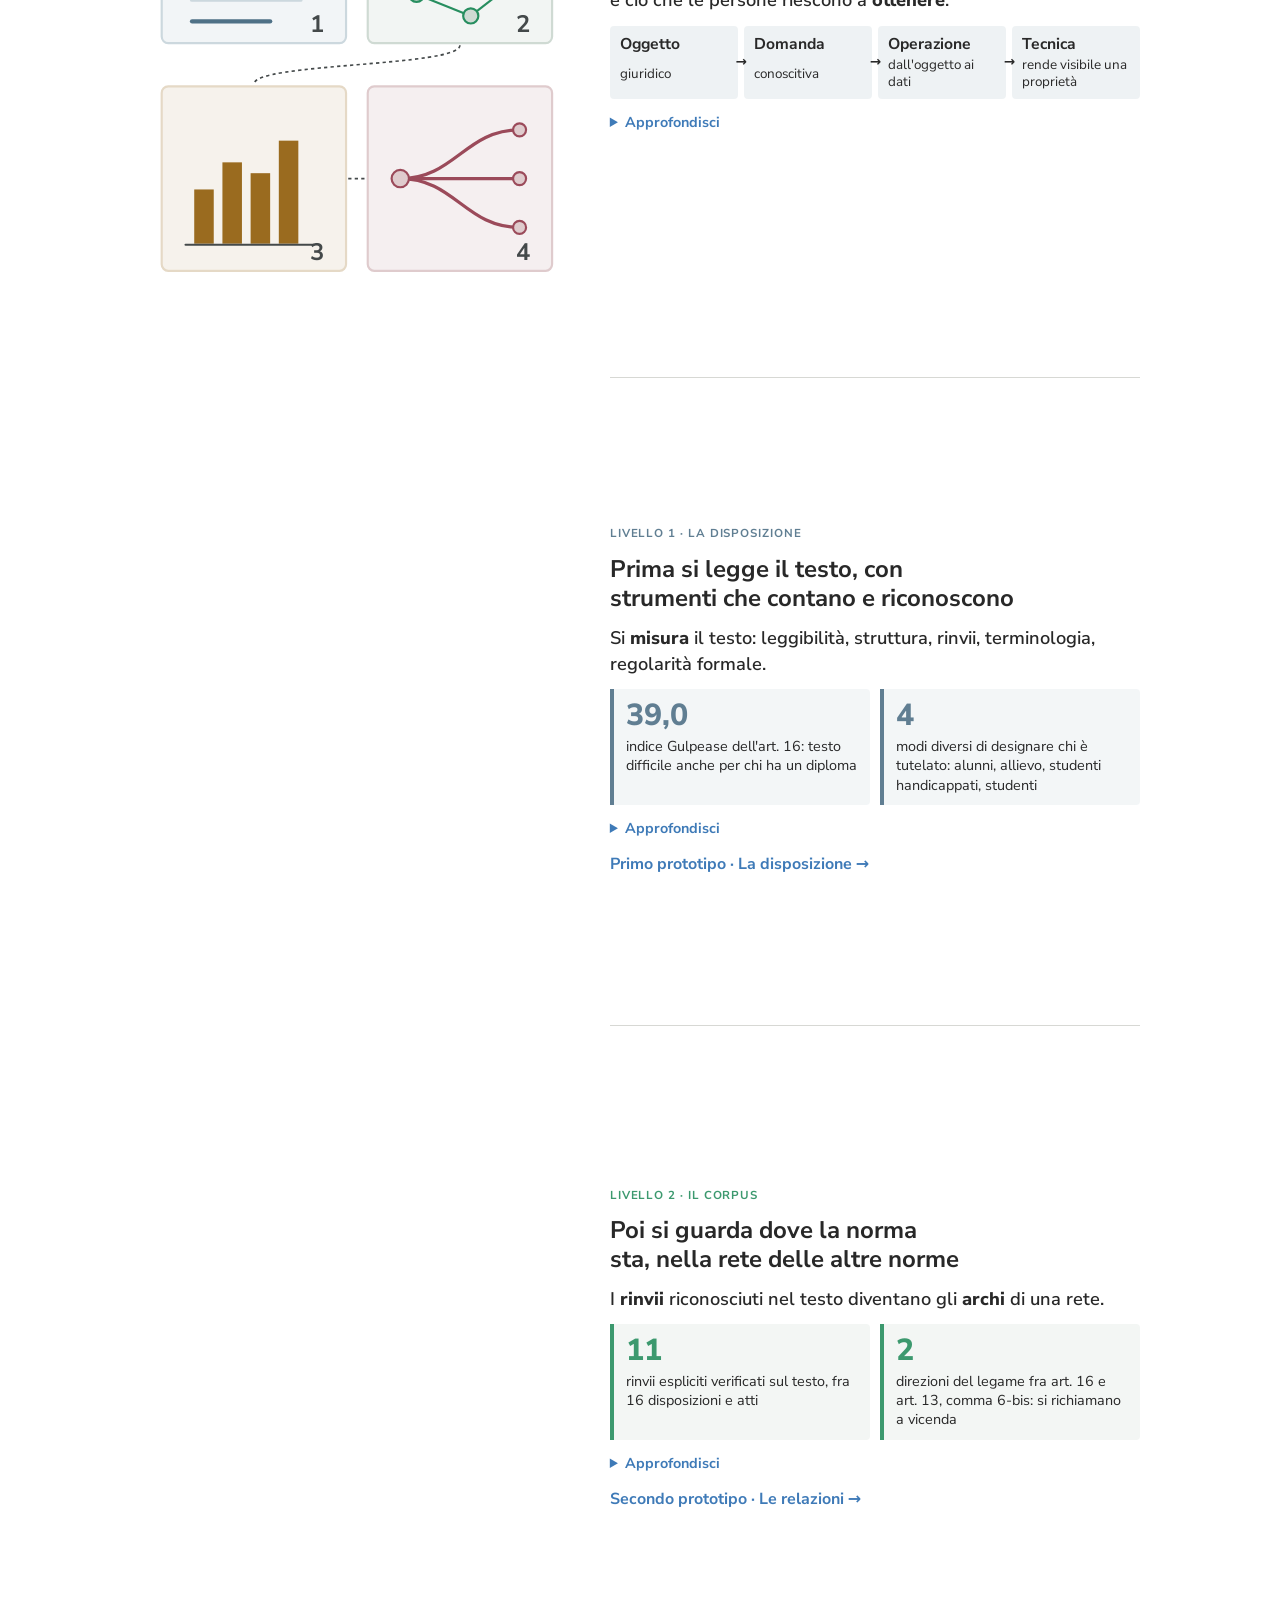
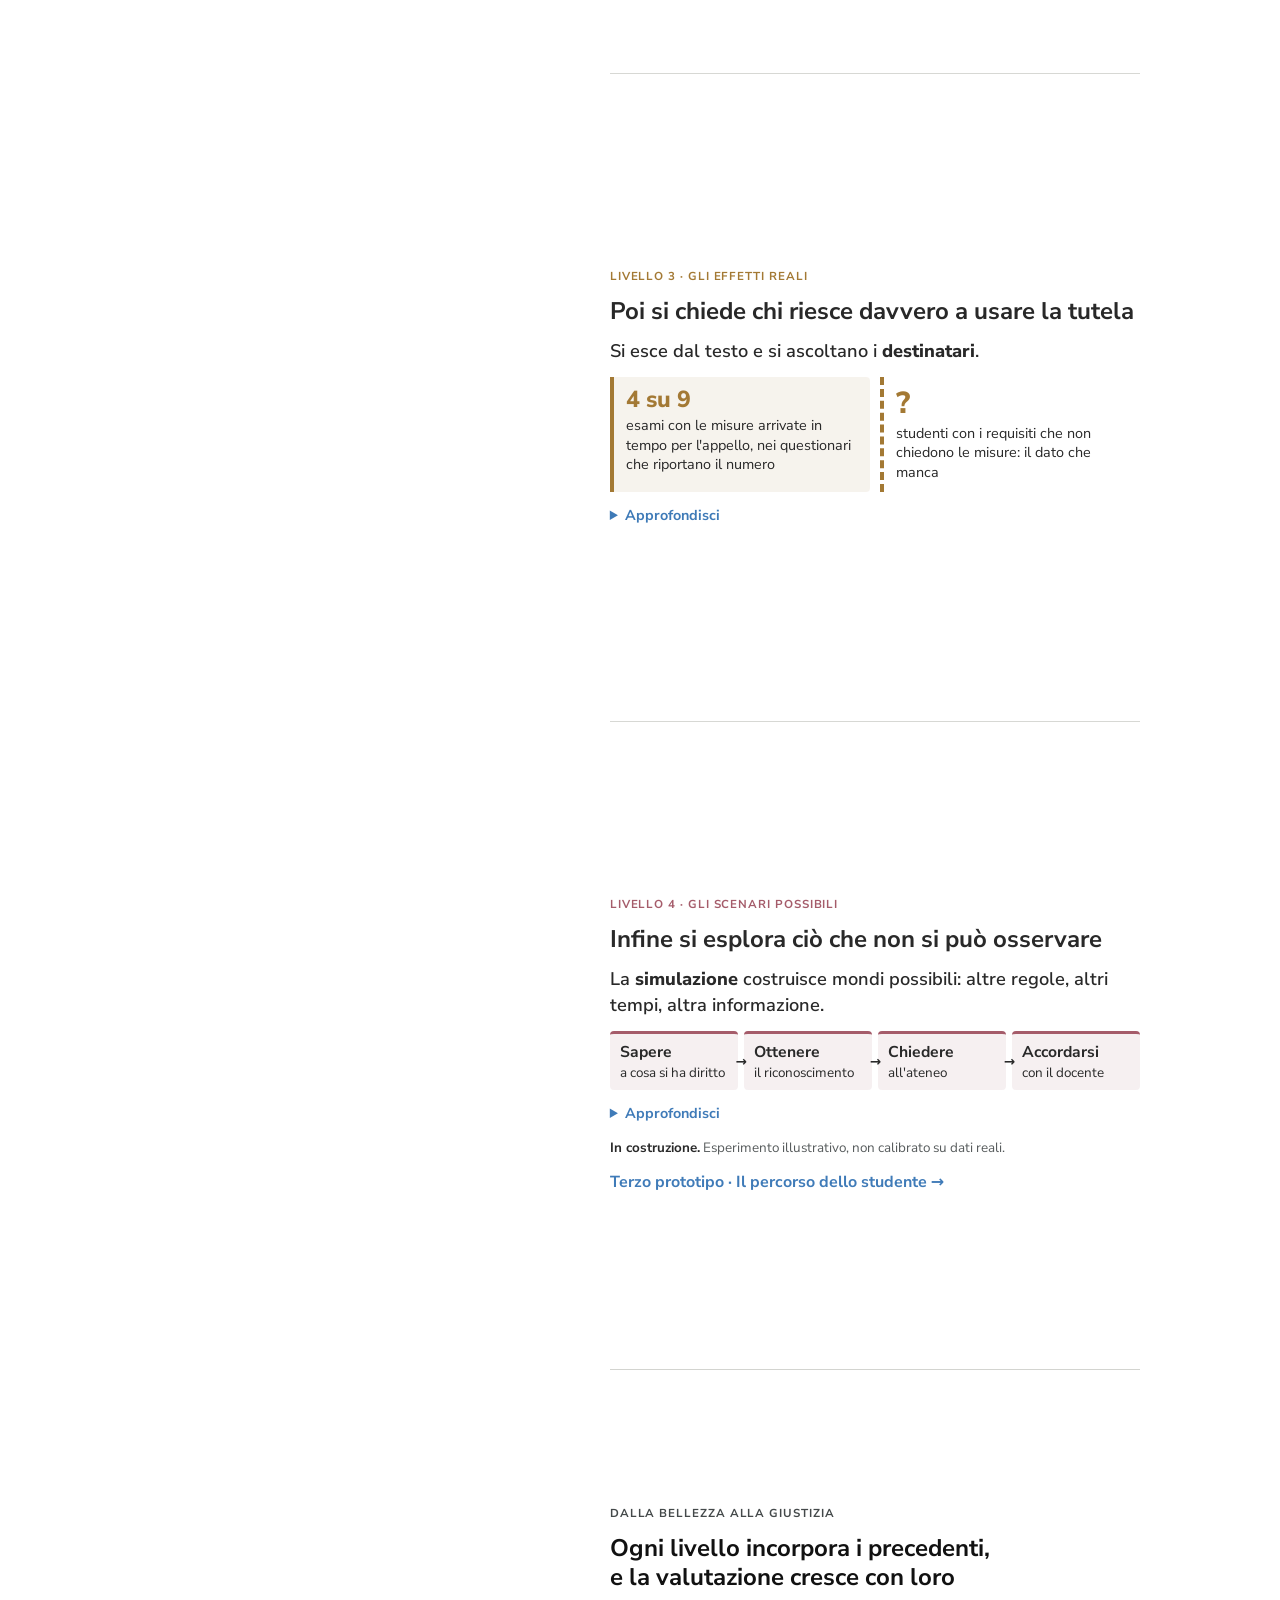
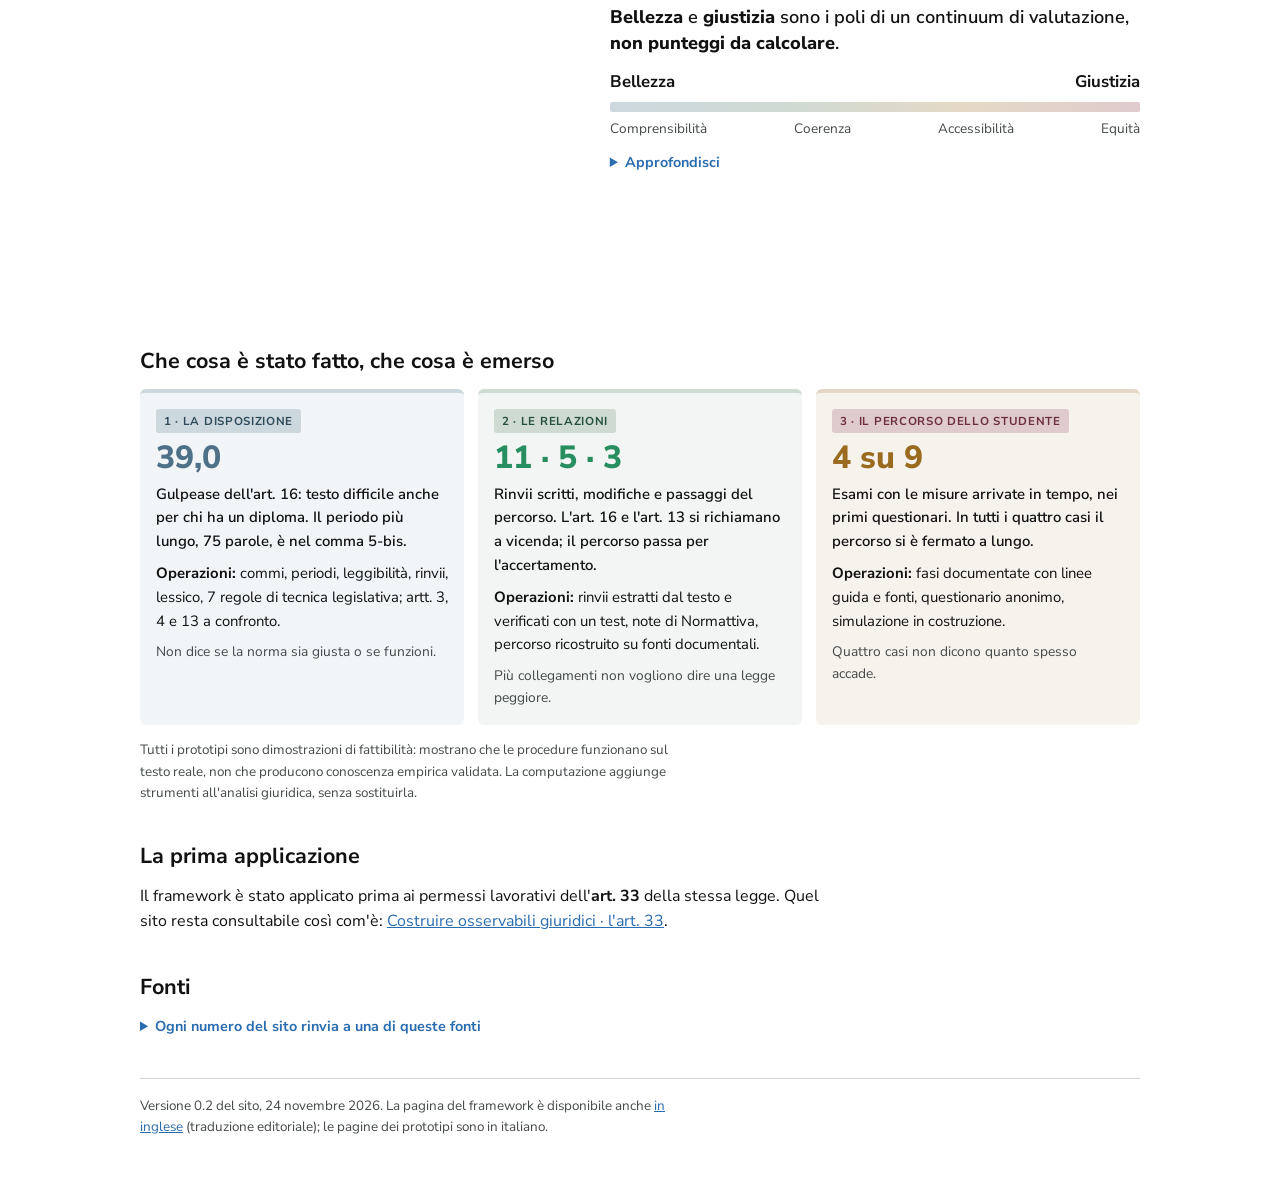
==== commit e2386250: "In breve: terza situazione "senza la domanda" (timore per l'adozione, da questionario); frecce corre" ====
--- a/index.html
+++ b/index.html
@@ -50,13 +50,14 @@
 .via .esito { color: var(--inchiostro); font-weight: 700; }
 .via.si { background: var(--fondo-corp); border: 2px solid var(--segno-corp); }
 .via.no { background: #fff; border: 2px dashed var(--segnala); }
+.via.zero { background: #fff; border: 2px dotted var(--tenue); }
 @media (max-width: 720px) {
   .ventaglio { grid-template-columns: 1fr; }
   .vt-radice { grid-row: auto; }
   .vt-radice::after { display: none; }
   .vt-parallela { grid-column: 1; }
   .via { grid-template-columns: 1fr; gap: 4px; }
-  .via i { transform: rotate(90deg); text-align: left; }
+  .via i { transform: rotate(90deg); width: 1.4rem; justify-self: start; text-align: center; }
 }
 </style>
 </head>
@@ -132,10 +133,12 @@
 
   <h3 class="vt-tit">Il fuoco: lo studente con disabilità e lo studente onco-ematologico</h3>
   <p>Lo studente in cura per una malattia onco-ematologica è tutelato <b>solo passando per la via della disabilità</b>: deve essere riconosciuto disabile o invalido dopo l'<b>accertamento</b> sanitario, con l'INPS. Nelle fonti esaminate non compare una tutela per lo studio pensata per lui.</p>
-  <div class="vie" aria-label="Le due strade dello studente onco-ematologico">
+  <div class="vie" aria-label="Le tre situazioni dello studente onco-ematologico">
     <div class="via si"><b>Con il verbale</b><span>legge 104 o invalidità civile</span><i aria-hidden="true">→</i><span class="esito">le misure dell'art. 16 sono un diritto</span></div>
     <div class="via no"><b>Senza il verbale</b><span>"condizione medica invalidante"</span><i aria-hidden="true">→</i><span class="esito">l'ateneo può tenerne conto, ma non è obbligato</span></div>
-  </div>
+    <div class="via zero"><b>Senza la domanda</b><span>non chiede l'accertamento, per esempio per timore che pesi su un'adozione</span><i aria-hidden="true">→</i><span class="esito">il verbale non arriverà: le misure restano una concessione</span></div>
+  </div>
+  <p class="nota">La terza situazione viene da un questionario: una studentessa in cura non ha chiesto l'accertamento perché vuole seguire un percorso di adozione e teme che l'invalidità possa influire. <span class="verifica">Se l'invalidità pesi davvero sull'adozione va verificato sulla legge sull'adozione (l. 184/1983) e sulla prassi.</span></p>
   <p class="nota">La riforma si applica dal 2025 nei territori della sperimentazione e in tutta Italia dal 1° gennaio 2027 (d.lgs. 62/2024, art. 40, c. 2). Conta la provincia di residenza o domicilio. Roma è in sperimentazione dal 1° marzo 2026, Benevento no. Fino ad allora, altrove, vale la formulazione del 1992: "minorazione fisica, psichica o sensoriale, stabilizzata o progressiva". <span class="verifica">Elenco delle province da INPS e stampa: da verificare sull'atto ufficiale.</span></p>
   <p class="nota">Linee guida CNUDD 2024, pp. 11 (nota 8), 21-22; Guida Unisannio, pp. 6-7. Anche le norme legano la tutela alla l. 104 o all'invalidità: esonero dalle tasse (d.lgs. 68/2012, art. 9, c. 2), deroghe all'esame in presenza (D.M. 1835/2024, art. 5, c. 2). L'unica norma trovata che parla di malattia è l'esonero per chi <b>interrompe</b> gli studi per "infermità gravi e prolungate" (art. 9, c. 4): in quel periodo non si può fare alcun atto di carriera (c. 6). <span class="verifica">Mancano i regolamenti di altri atenei e le norme regionali.</span></p>
   <ol class="percorso-tesi" aria-label="I capitoli della tesi">
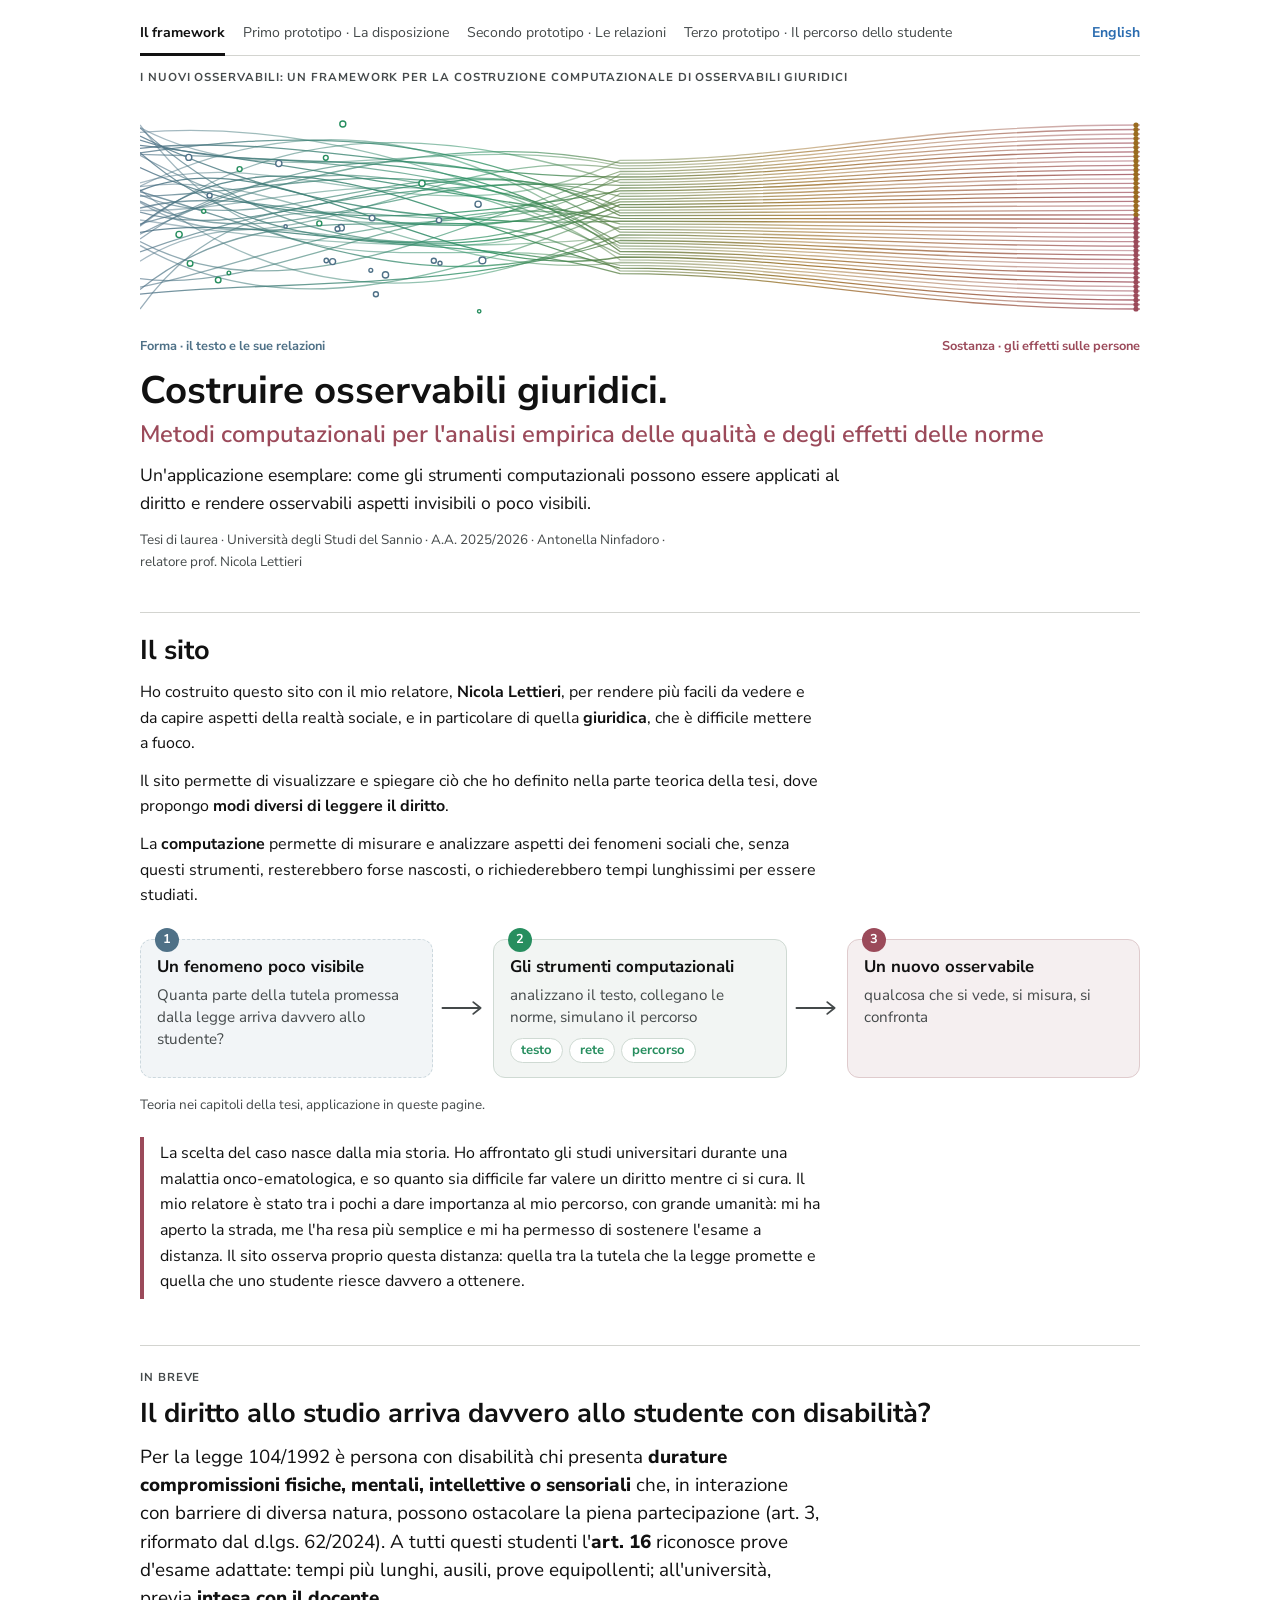
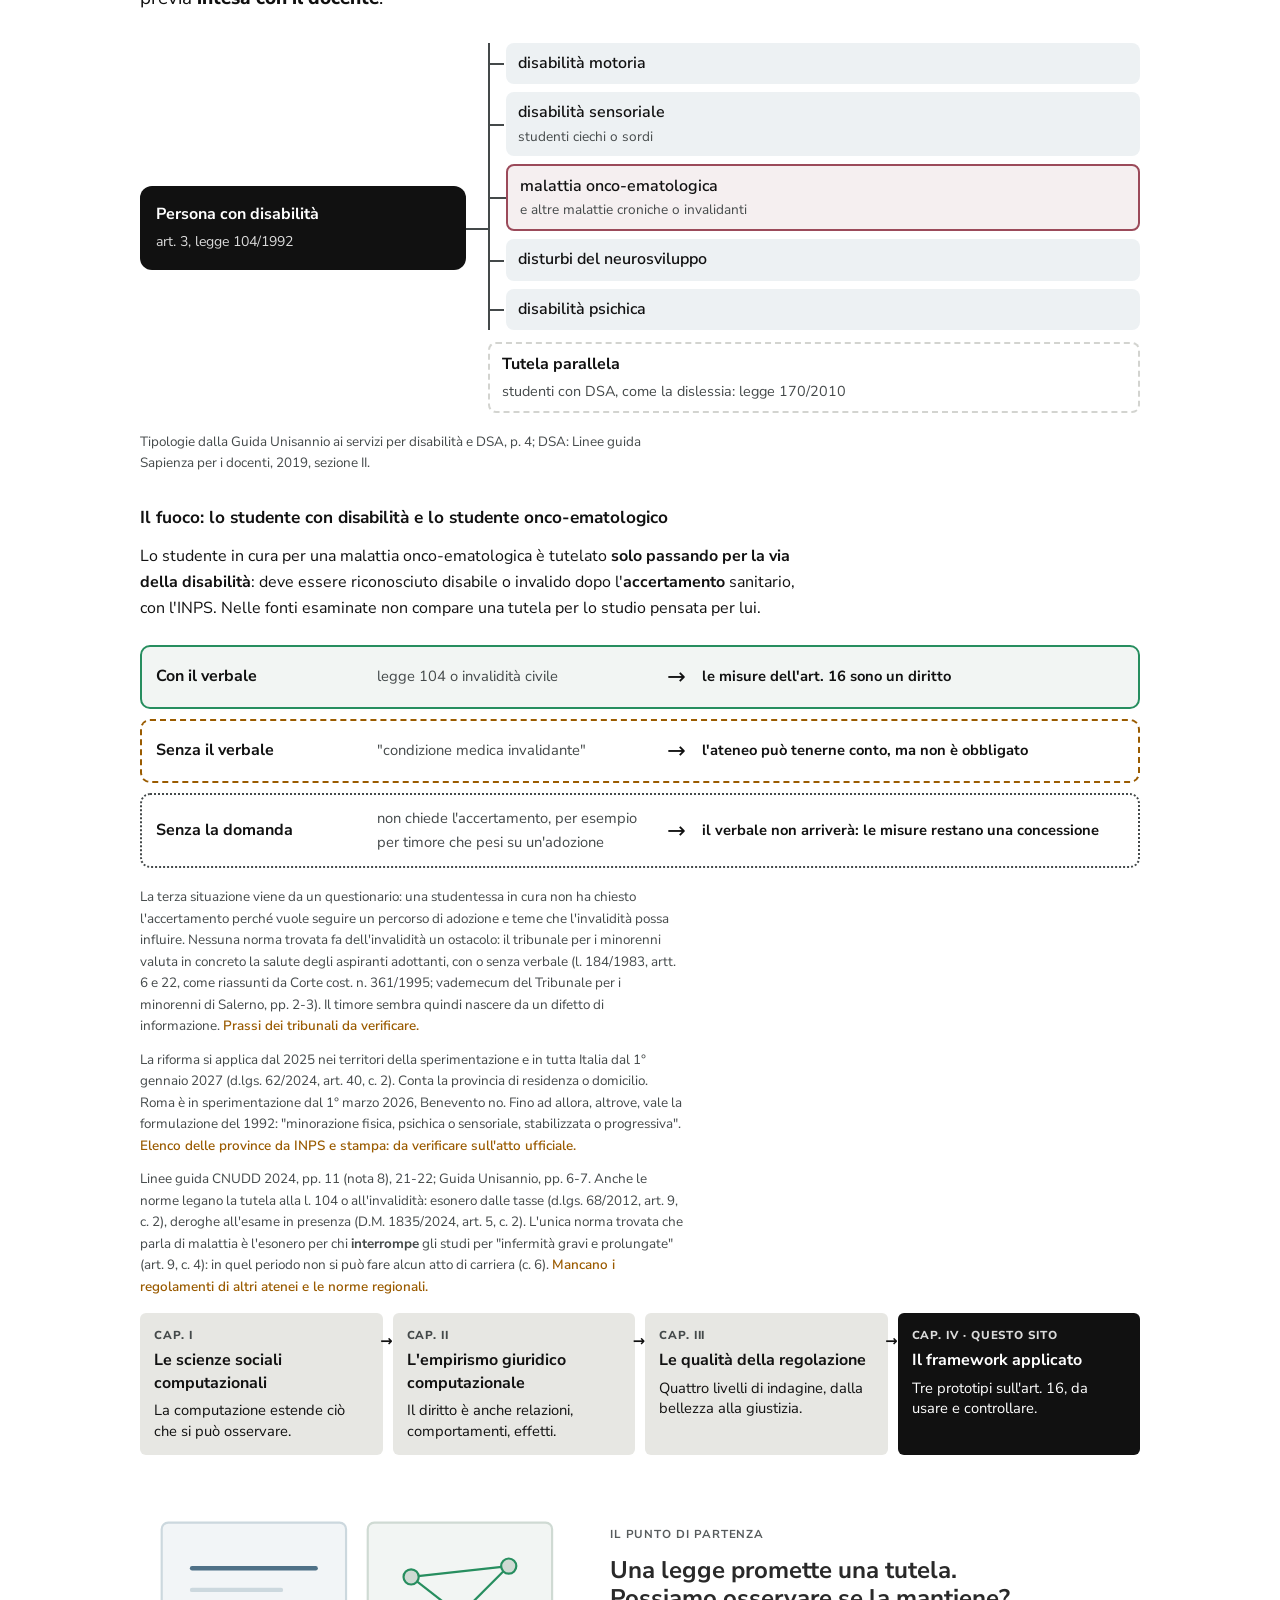
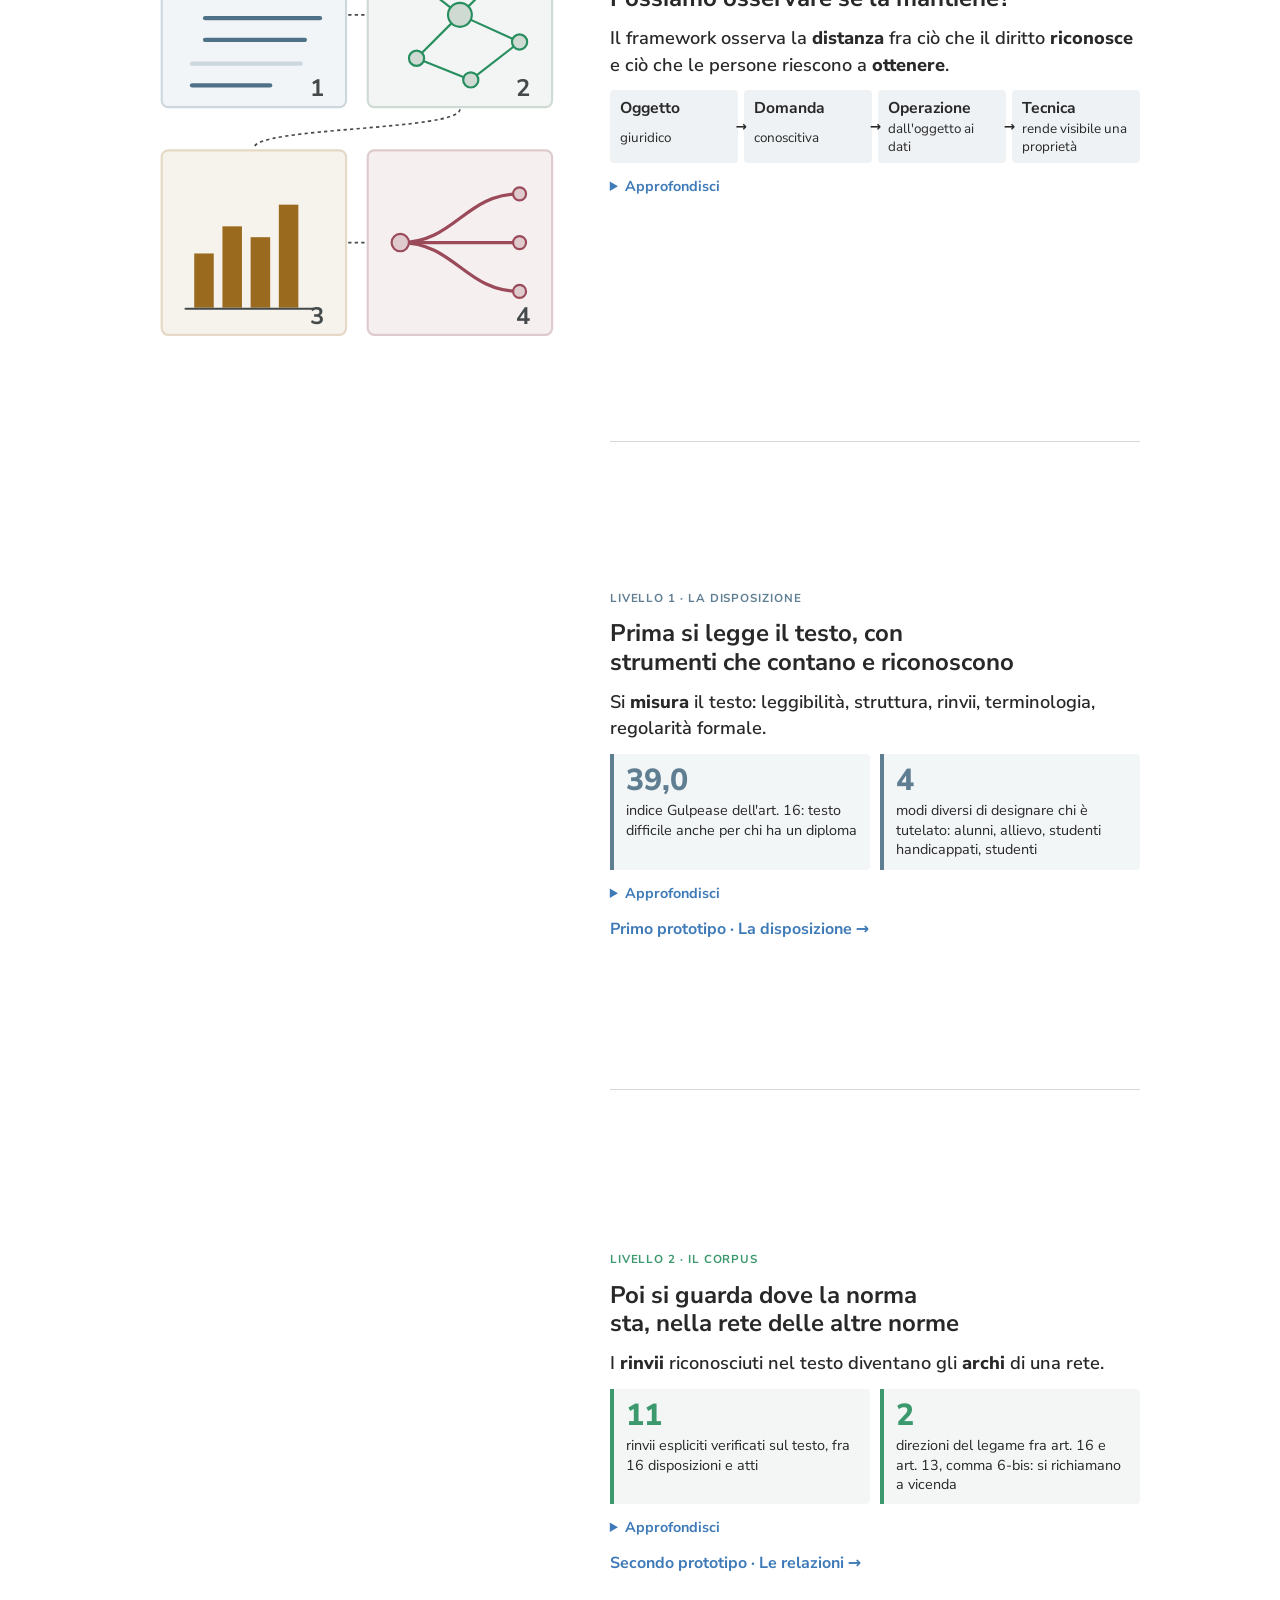
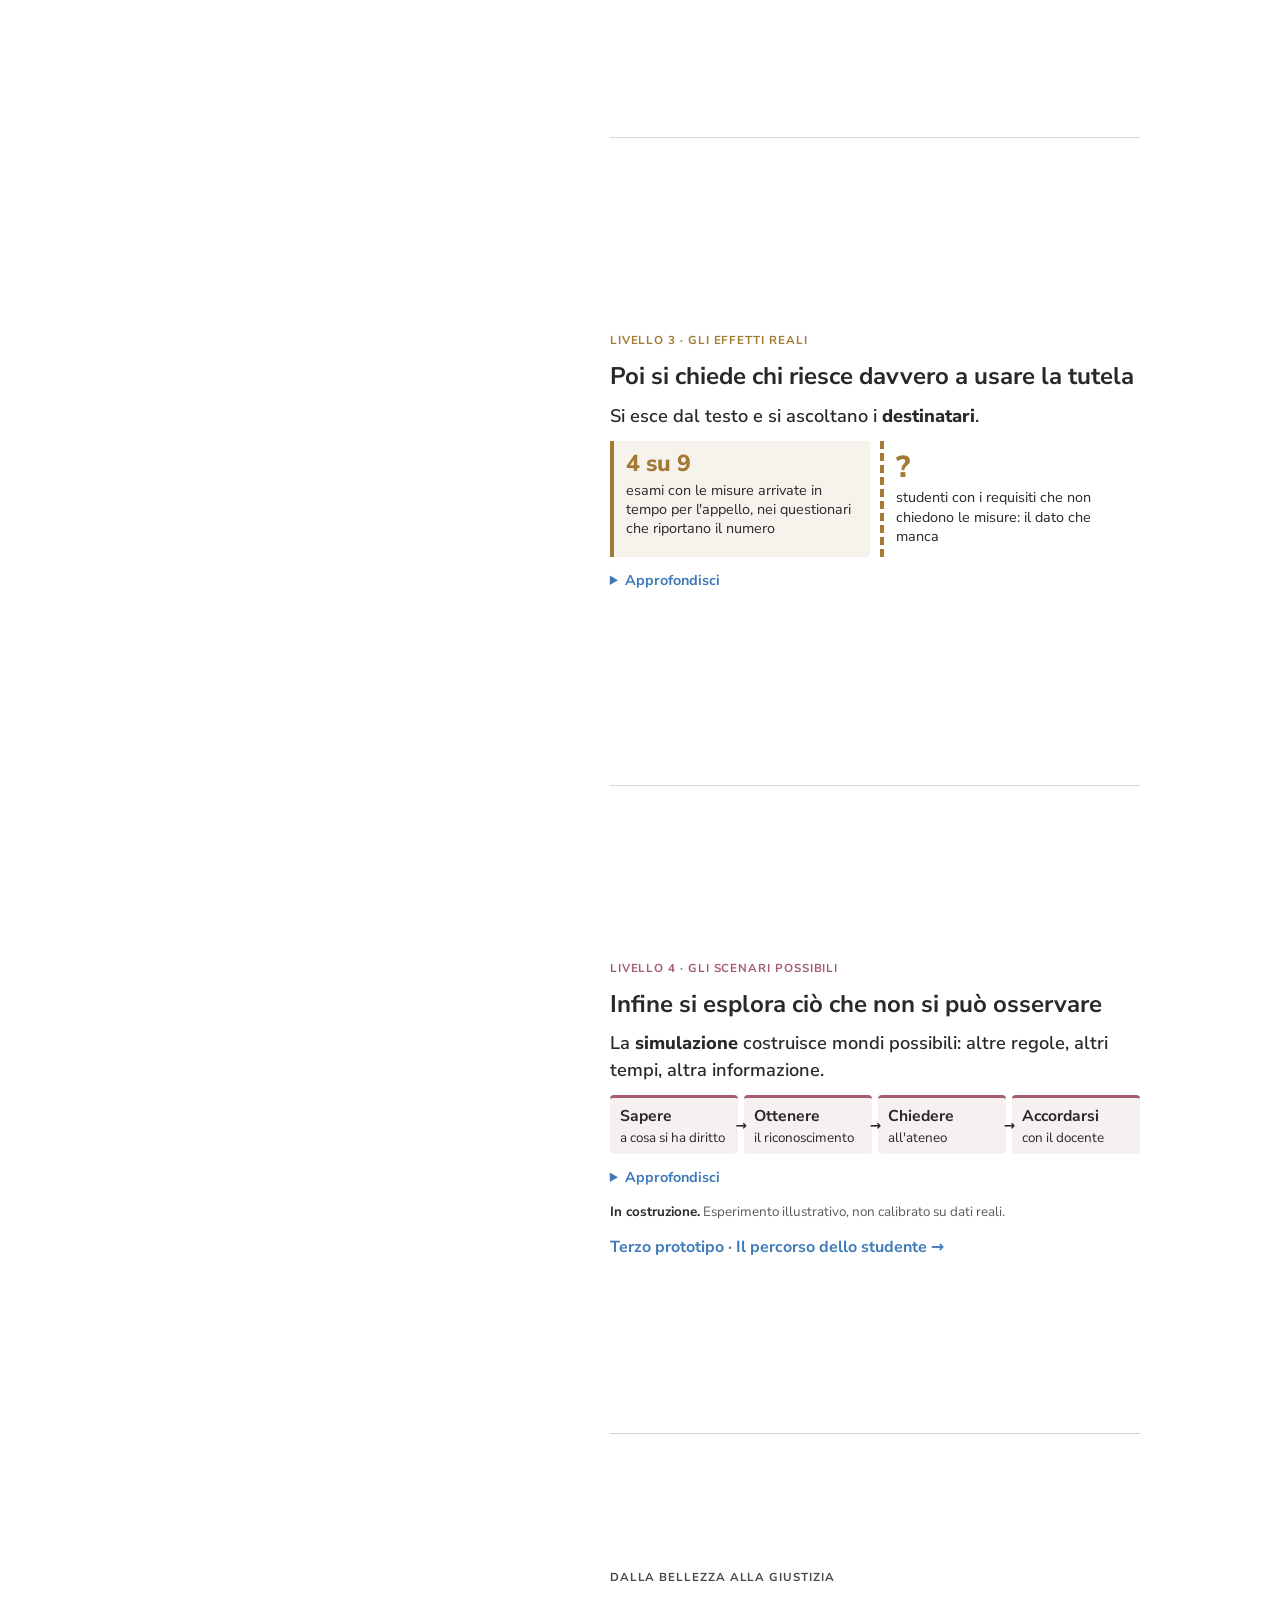
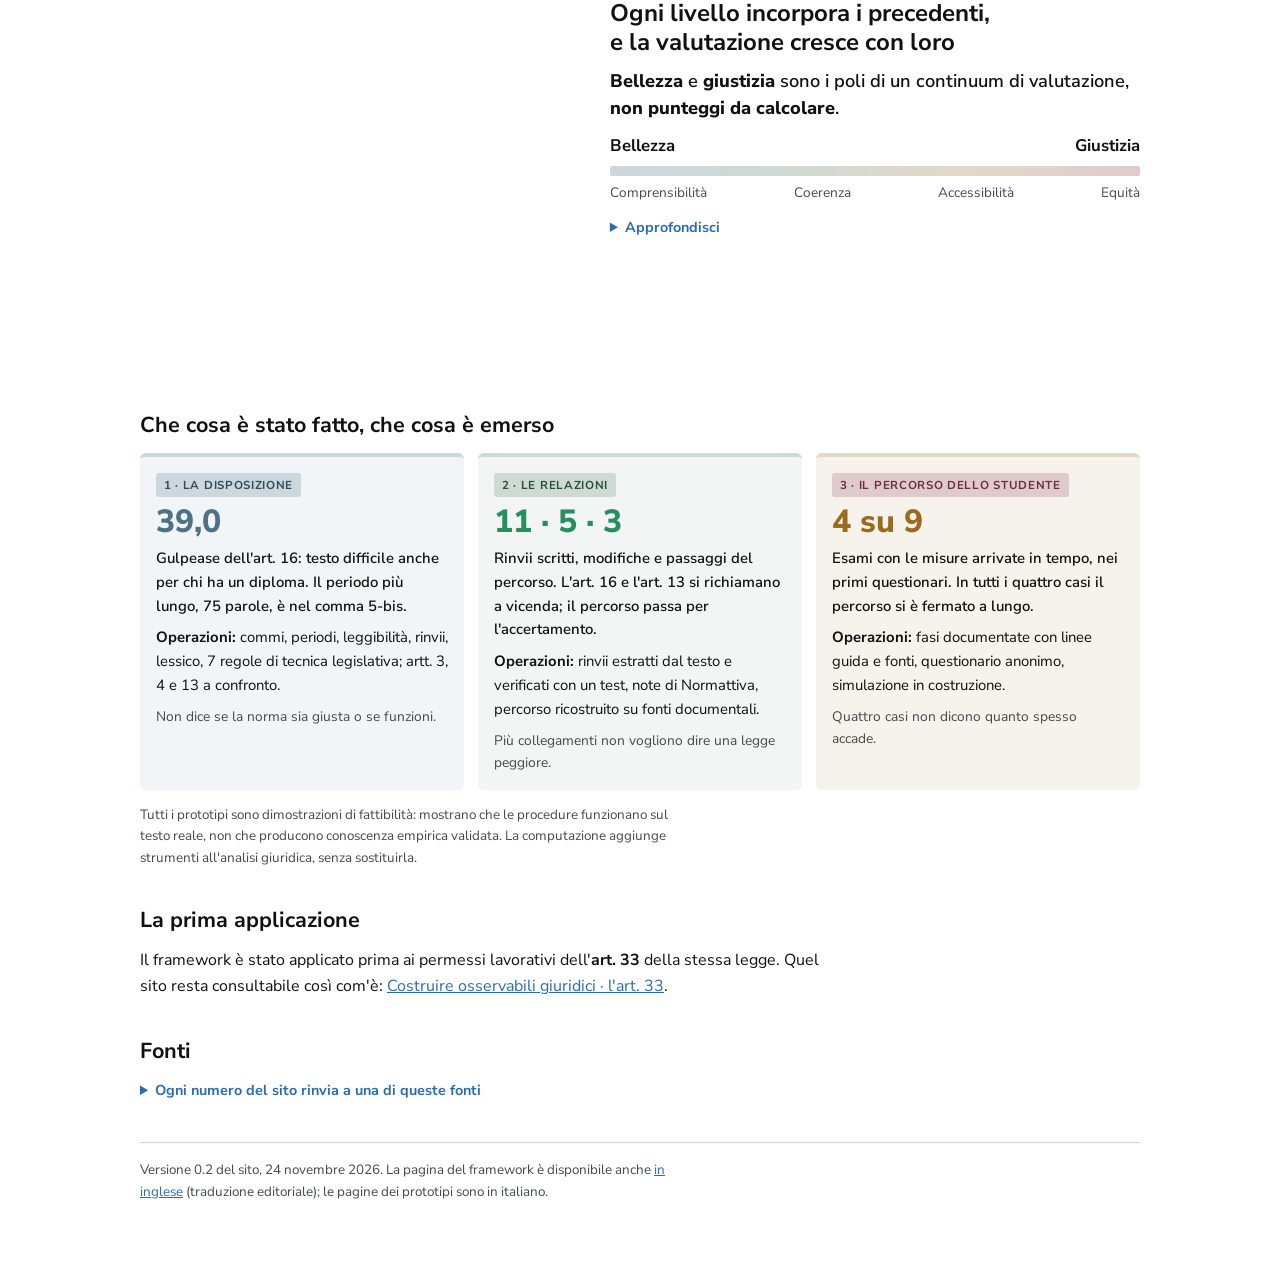
==== commit 7ec59175: "Adozione e invalidità: fonti (l. 184/1983, Corte cost. 361/1995, vademecum TM Salerno) Co-Authored-B" ====
--- a/index.html
+++ b/index.html
@@ -138,7 +138,7 @@
     <div class="via no"><b>Senza il verbale</b><span>"condizione medica invalidante"</span><i aria-hidden="true">→</i><span class="esito">l'ateneo può tenerne conto, ma non è obbligato</span></div>
     <div class="via zero"><b>Senza la domanda</b><span>non chiede l'accertamento, per esempio per timore che pesi su un'adozione</span><i aria-hidden="true">→</i><span class="esito">il verbale non arriverà: le misure restano una concessione</span></div>
   </div>
-  <p class="nota">La terza situazione viene da un questionario: una studentessa in cura non ha chiesto l'accertamento perché vuole seguire un percorso di adozione e teme che l'invalidità possa influire. <span class="verifica">Se l'invalidità pesi davvero sull'adozione va verificato sulla legge sull'adozione (l. 184/1983) e sulla prassi.</span></p>
+  <p class="nota">La terza situazione viene da un questionario: una studentessa in cura non ha chiesto l'accertamento perché vuole seguire un percorso di adozione e teme che l'invalidità possa influire. Nessuna norma trovata fa dell'invalidità un ostacolo: il tribunale per i minorenni valuta in concreto la salute degli aspiranti adottanti, con o senza verbale (l. 184/1983, artt. 6 e 22, come riassunti da Corte cost. n. 361/1995; vademecum del Tribunale per i minorenni di Salerno, pp. 2-3). Il timore sembra quindi nascere da un difetto di informazione. <span class="verifica">Prassi dei tribunali da verificare.</span></p>
   <p class="nota">La riforma si applica dal 2025 nei territori della sperimentazione e in tutta Italia dal 1° gennaio 2027 (d.lgs. 62/2024, art. 40, c. 2). Conta la provincia di residenza o domicilio. Roma è in sperimentazione dal 1° marzo 2026, Benevento no. Fino ad allora, altrove, vale la formulazione del 1992: "minorazione fisica, psichica o sensoriale, stabilizzata o progressiva". <span class="verifica">Elenco delle province da INPS e stampa: da verificare sull'atto ufficiale.</span></p>
   <p class="nota">Linee guida CNUDD 2024, pp. 11 (nota 8), 21-22; Guida Unisannio, pp. 6-7. Anche le norme legano la tutela alla l. 104 o all'invalidità: esonero dalle tasse (d.lgs. 68/2012, art. 9, c. 2), deroghe all'esame in presenza (D.M. 1835/2024, art. 5, c. 2). L'unica norma trovata che parla di malattia è l'esonero per chi <b>interrompe</b> gli studi per "infermità gravi e prolungate" (art. 9, c. 4): in quel periodo non si può fare alcun atto di carriera (c. 6). <span class="verifica">Mancano i regolamenti di altri atenei e le norme regionali.</span></p>
   <ol class="percorso-tesi" aria-label="I capitoli della tesi">
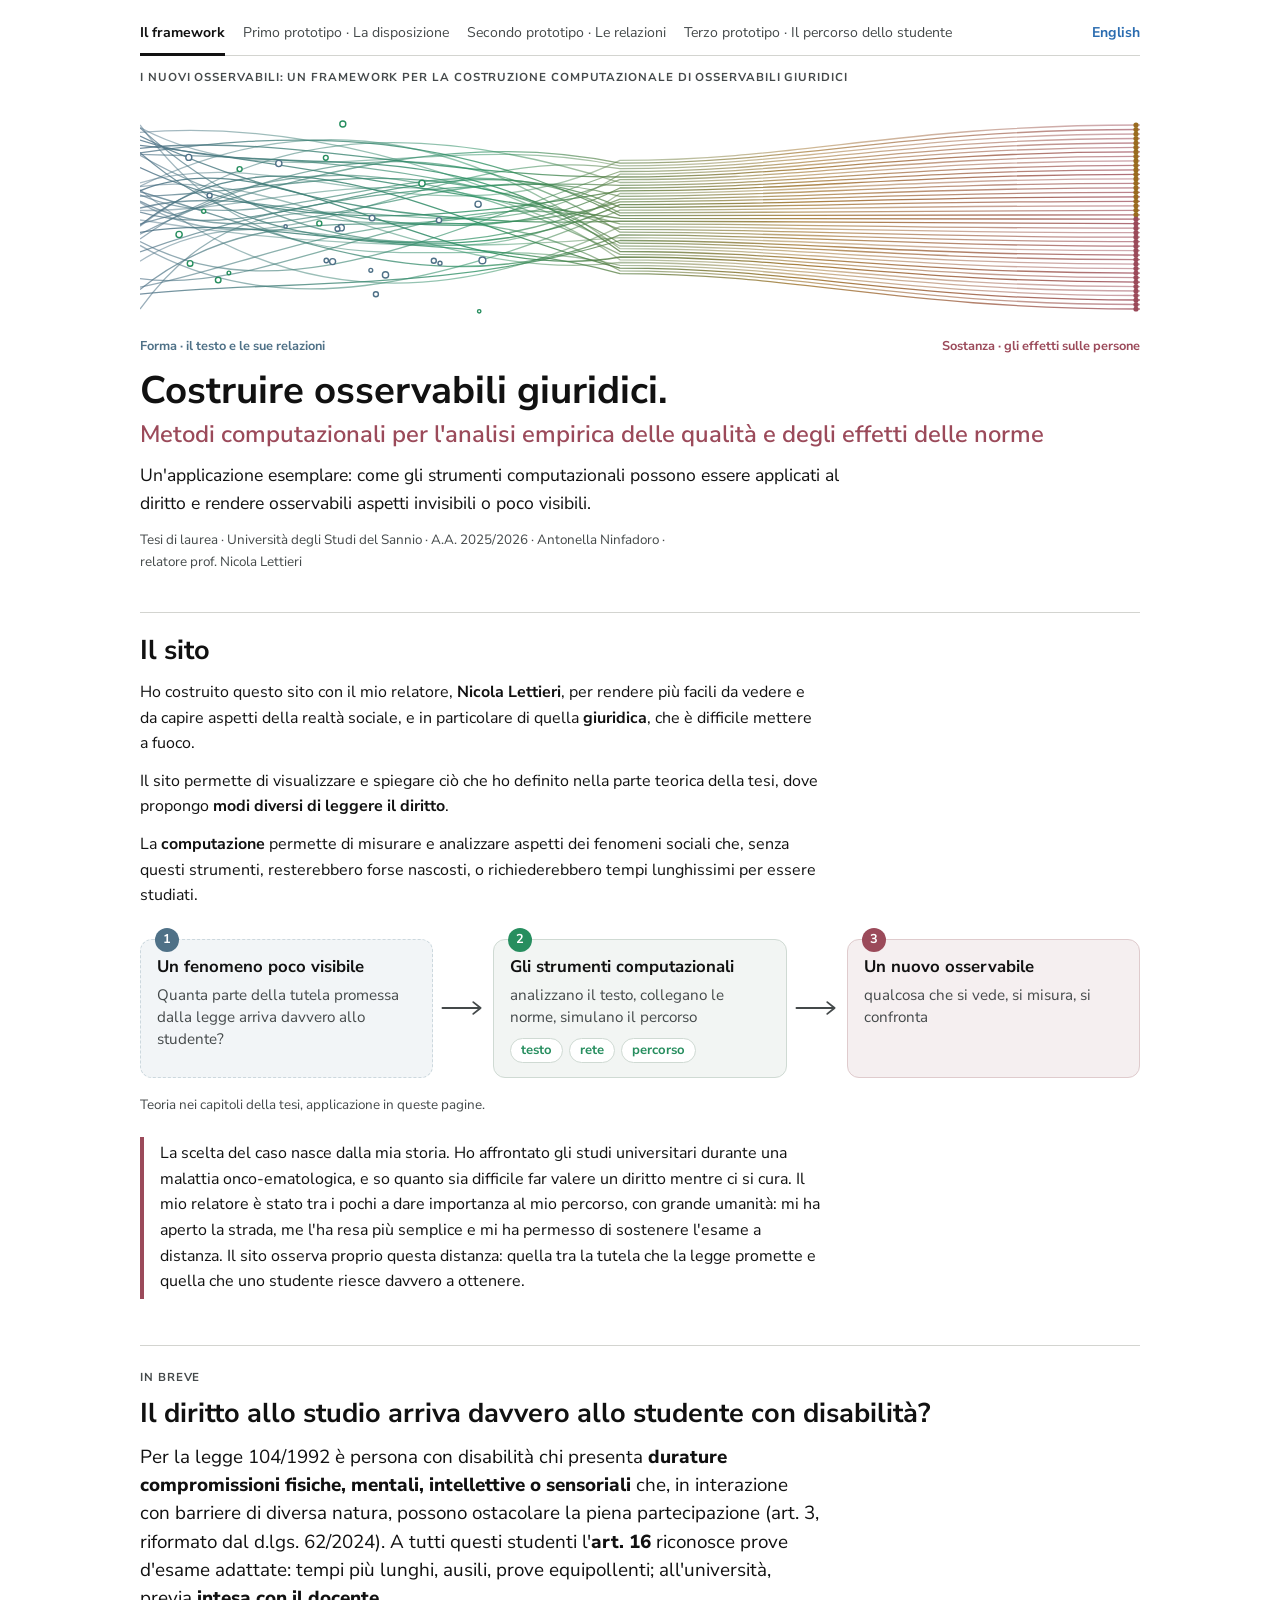
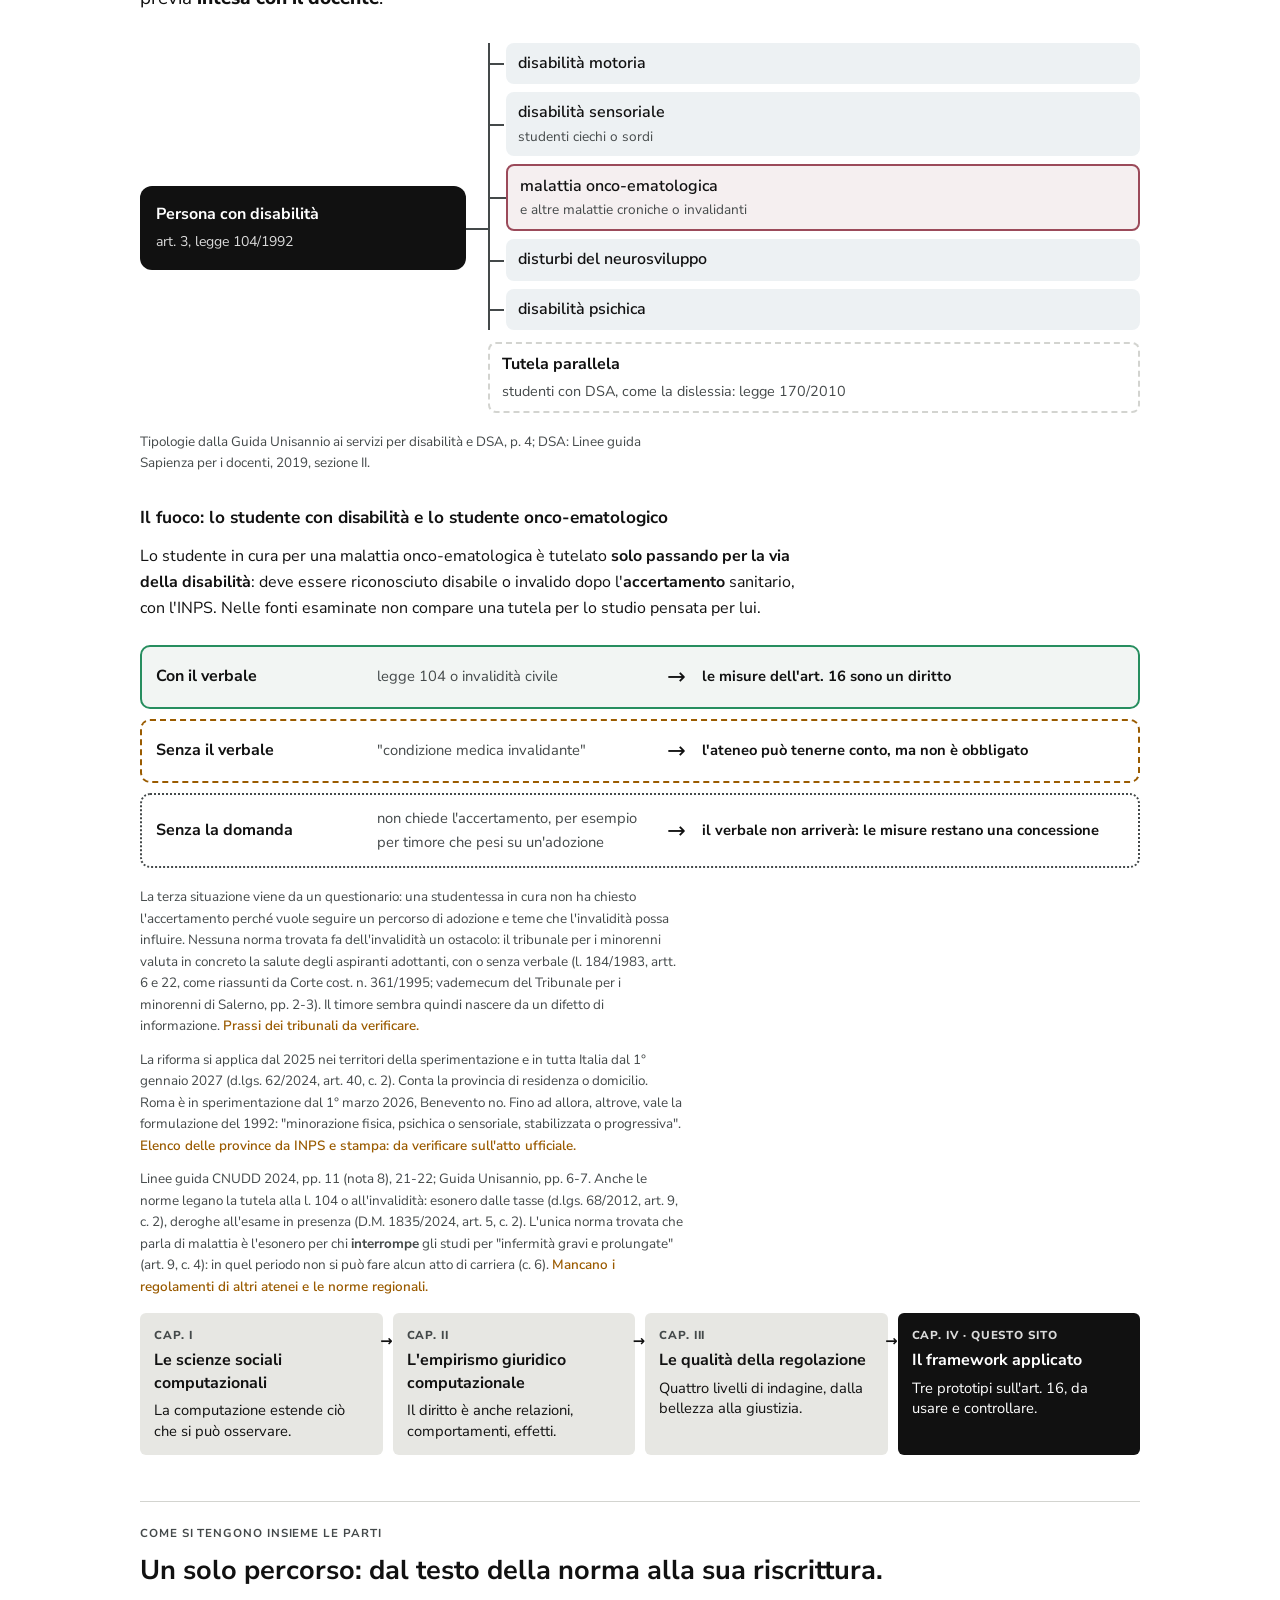
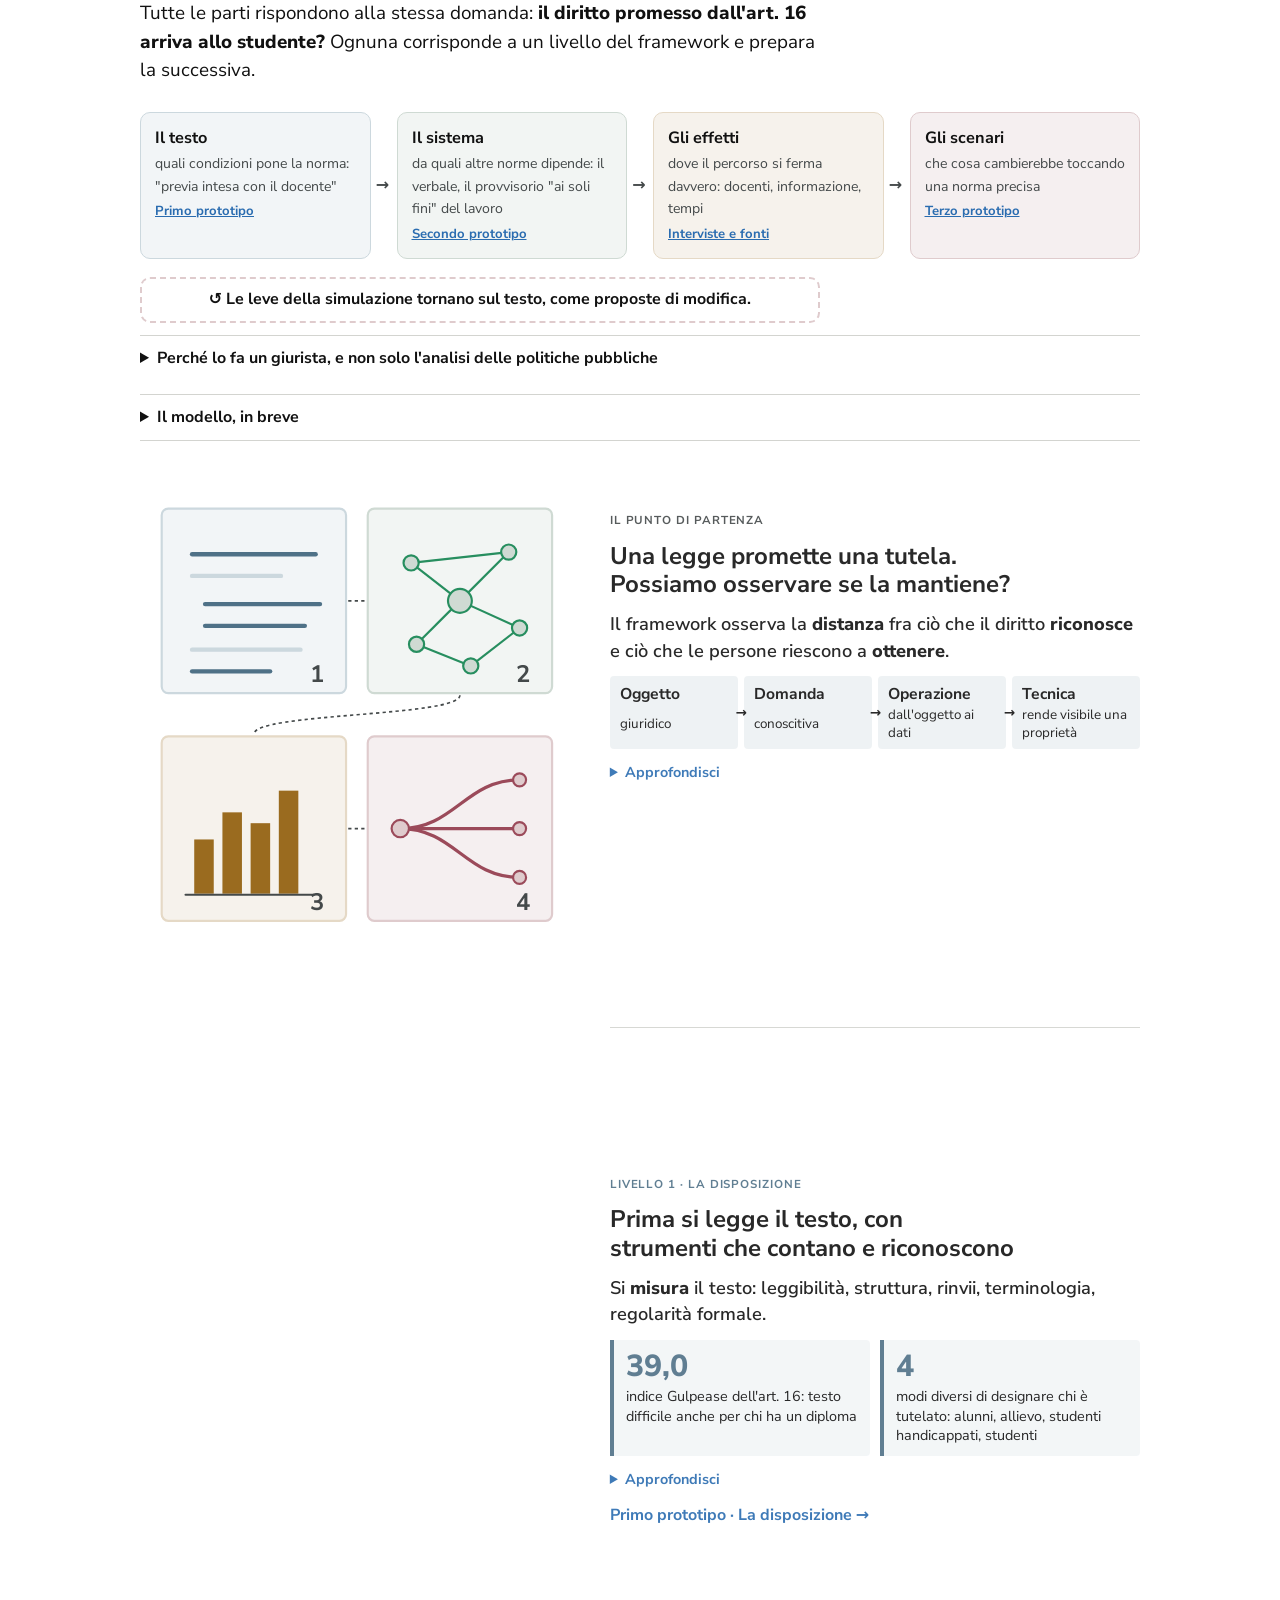
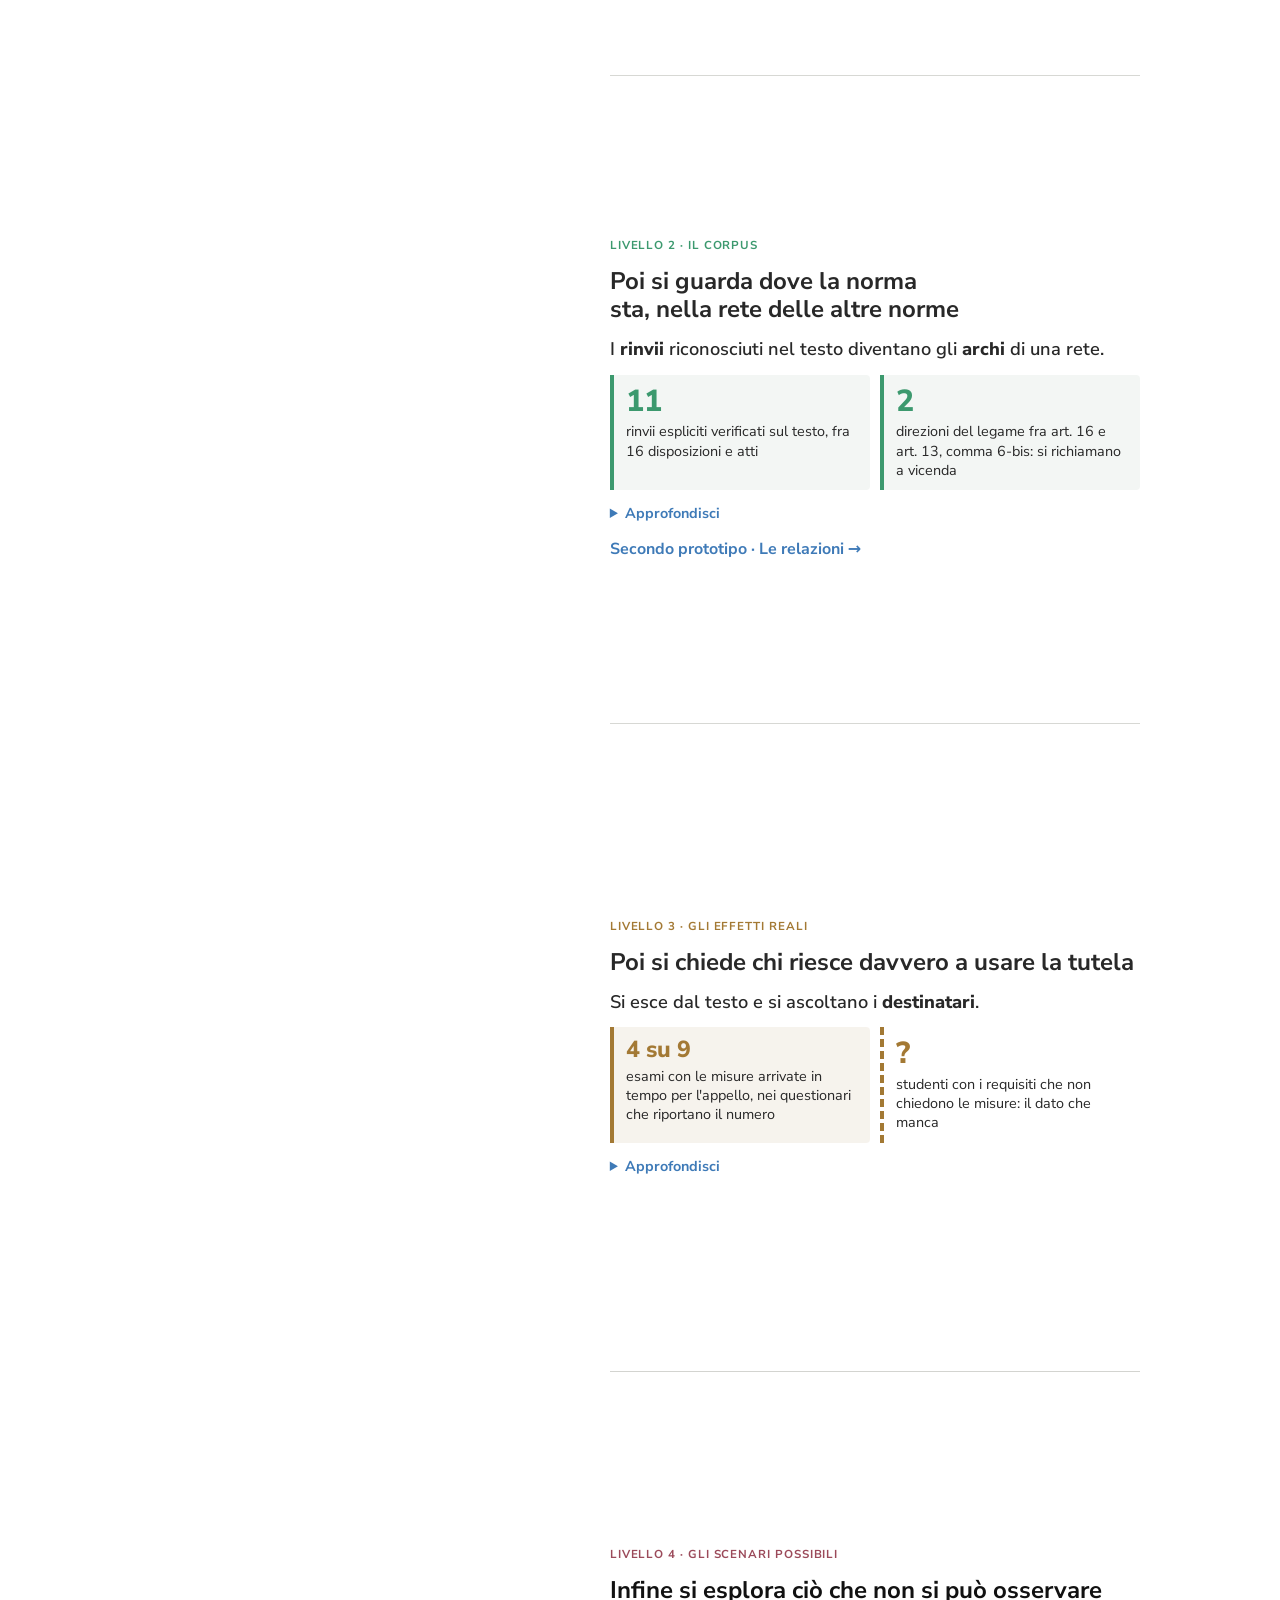
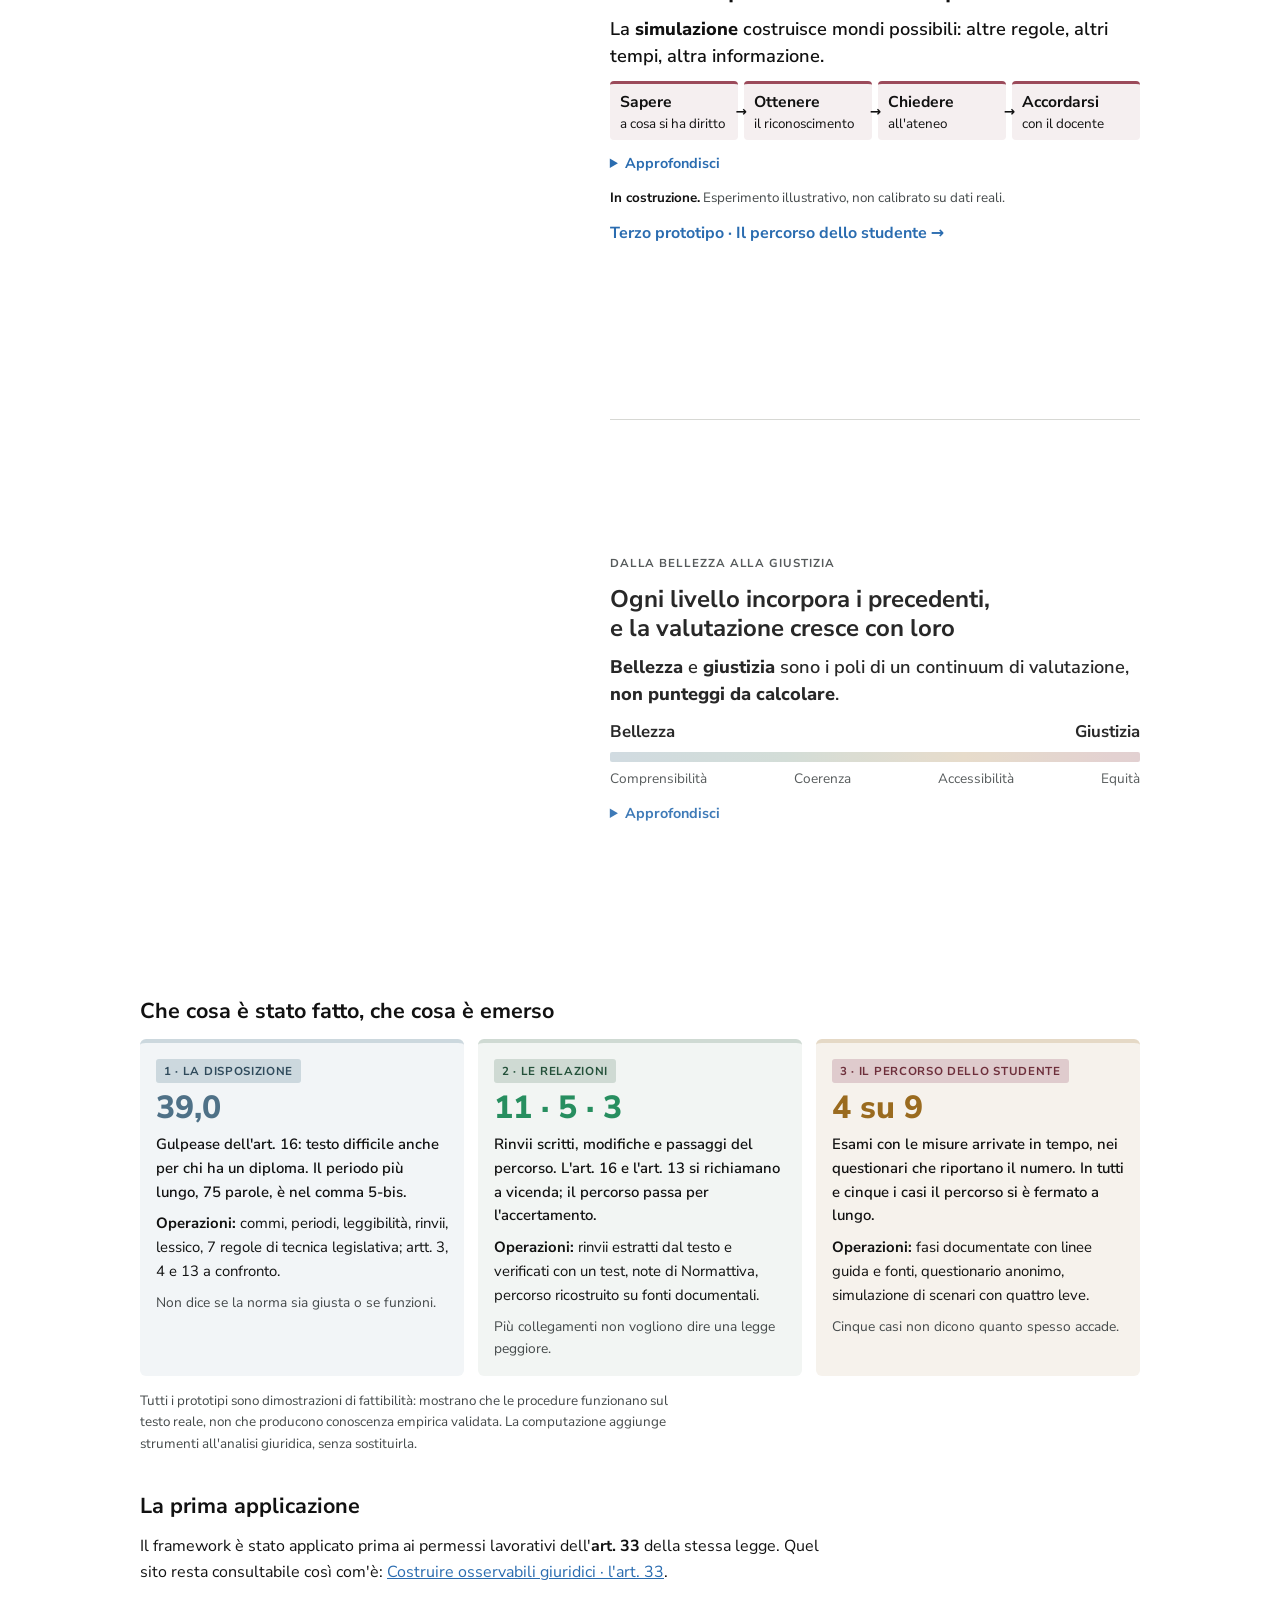
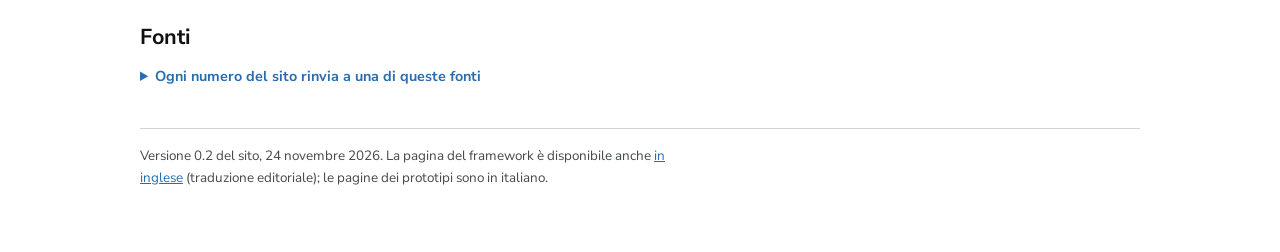
==== commit 71ed1a94: "Quinta intervista; sezione "Come si tengono insieme le parti" (percorso unico, differenza con l'anal" ====
--- a/index.html
+++ b/index.html
@@ -59,6 +59,21 @@
   .via { grid-template-columns: 1fr; gap: 4px; }
   .via i { transform: rotate(90deg); width: 1.4rem; justify-self: start; text-align: center; }
 }
+.ciclo { display: grid; grid-template-columns: repeat(4, 1fr); gap: 26px; margin: 16px 0 6px; padding: 0; list-style: none; counter-reset: c; }
+.ciclo li { border-radius: 10px; padding: 12px 14px; position: relative; }
+.ciclo li b { display: block; font-size: 1.02rem; }
+.ciclo li span { display: block; font-size: .88rem; color: var(--tenue); margin-top: 2px; }
+.ciclo li a { font-size: .82rem; font-weight: 700; }
+.ciclo .c1 { background: var(--fondo-disp); border: 1px solid var(--liv-disp); }
+.ciclo .c2 { background: var(--fondo-corp); border: 1px solid var(--liv-corp); }
+.ciclo .c3 { background: var(--fondo-eff); border: 1px solid var(--liv-eff); }
+.ciclo .c4 { background: var(--fondo-sim); border: 1px solid var(--liv-sim); }
+.ciclo li:not(:last-child)::after { content: "→"; position: absolute; right: -13px; top: 50%; transform: translate(50%, -50%); color: var(--tenue); font-weight: 700; z-index: 1; }
+.ritorno { border: 2px dashed var(--liv-sim); border-radius: 10px; padding: 8px 14px; font-weight: 700; text-align: center; }
+@media (max-width: 720px) {
+  .ciclo { grid-template-columns: 1fr; }
+  .ciclo li:not(:last-child)::after { content: "↓"; right: auto; left: 50%; top: auto; bottom: -13px; transform: translate(-50%, 50%); }
+}
 </style>
 </head>
 <body>
@@ -147,6 +162,39 @@
     <li><span class="pt-cap">Cap. III</span><b>Le qualità della regolazione</b><p>Quattro livelli di indagine, dalla bellezza alla giustizia.</p></li>
     <li class="qui"><span class="pt-cap">Cap. IV · questo sito</span><b>Il framework applicato</b><p>Tre prototipi sull'art. 16, da usare e controllare.</p></li>
   </ol>
+</section>
+
+<section class="inbreve" aria-labelledby="t-insieme">
+  <span class="etichetta">Come si tengono insieme le parti</span>
+  <h2 id="t-insieme">Un solo percorso: dal testo della norma alla sua riscrittura.</h2>
+  <p class="ib-lead">Tutte le parti rispondono alla stessa domanda: <b>il diritto promesso dall'art. 16 arriva allo studente?</b> Ognuna corrisponde a un livello del framework e prepara la successiva.</p>
+  <ol class="ciclo" aria-label="Le quattro parti del lavoro, in ordine">
+    <li class="c1"><b>Il testo</b><span>quali condizioni pone la norma: "previa intesa con il docente"</span><a href="testo/index.html">Primo prototipo</a></li>
+    <li class="c2"><b>Il sistema</b><span>da quali altre norme dipende: il verbale, il provvisorio "ai soli fini" del lavoro</span><a href="relazioni/index.html">Secondo prototipo</a></li>
+    <li class="c3"><b>Gli effetti</b><span>dove il percorso si ferma davvero: docenti, informazione, tempi</span><a href="effetti/index.html">Interviste e fonti</a></li>
+    <li class="c4"><b>Gli scenari</b><span>che cosa cambierebbe toccando una norma precisa</span><a href="effetti/index.html#t-sim">Terzo prototipo</a></li>
+  </ol>
+  <p class="ritorno">↺ Le leve della simulazione tornano sul testo, come proposte di modifica.</p>
+  <details>
+    <summary>Perché lo fa un giurista, e non solo l'analisi delle politiche pubbliche</summary>
+    <p>L'INAPP, ente pubblico di ricerca che fa parte del Sistema statistico nazionale, analizza, monitora e valuta le politiche pubbliche. Questo lavoro fa un'altra cosa:</p>
+    <ul>
+      <li><b>L'unità di analisi è la disposizione, non la politica:</b> quale comma, quale condizione, quale rinvio produce l'effetto.</li>
+      <li><b>La struttura del modello viene dall'interpretazione:</b> "può" o "deve", "previa intesa", "ai soli fini" non sono in nessuna banca dati, e sono i punti in cui il diritto si perde.</li>
+      <li><b>Il risultato è una proposta di testo:</b> ogni leva è la riformulazione di una norma precisa. Il legame è con la qualità della legislazione (legimatica).</li>
+      <li><b>Funziona con pochi dati:</b> le interviste mostrano i meccanismi, la simulazione rende esplicite le ipotesi e indica quali dati raccogliere.</li>
+    </ul>
+    <p class="nota">INAPP: statuto (art. 1) e relazioni sulla performance, consultati il 27 novembre 2026. <span class="verifica">Rapporto con l'analisi e la verifica d'impatto della regolamentazione (AIR e VIR) da approfondire.</span></p>
+  </details>
+  <details>
+    <summary>Il modello, in breve</summary>
+    <ul>
+      <li><b>Che cosa simula:</b> studenti ipotetici che attraversano i passaggi ricavati dalle norme, fino al primo appello.</li>
+      <li><b>Che cosa misura:</b> cinque componenti dell'effettività (accesso, tempestività, completezza, certezza, costo) e il punto in cui gli studenti si fermano.</li>
+      <li><b>Che cosa confronta:</b> il percorso di oggi con quattro leve, ciascuna legata a una norma.</li>
+      <li><b>Che cosa non pretende:</b> di stimare la realtà. Mostra le conseguenze di ipotesi dichiarate, ciascuna con la sua fonte.</li>
+    </ul>
+  </details>
 </section>
 
 <section class="percorso" aria-label="Il framework, livello per livello">
@@ -241,7 +289,7 @@
       </div>
       <details class="altro">
         <summary>Approfondisci</summary>
-        <p>I primi quattro questionari raccontano percorsi fermi per mesi, rinunce, lezioni a distanza chieste senza risposta. Sono pochi casi, di persone vicine all'autrice: servono a costruire profili e ipotesi, non a stimare quanto spesso accade. All'Università del Sannio caricare i documenti "non costituisce formale attivazione del procedimento" (Guida Unisannio, p. 7).</p>
+        <p>I primi cinque questionari raccontano percorsi fermi per mesi, rinunce, lezioni a distanza chieste senza risposta. Sono pochi casi, di persone vicine all'autrice: servono a costruire profili e ipotesi, non a stimare quanto spesso accade. All'Università del Sannio caricare i documenti "non costituisce formale attivazione del procedimento" (Guida Unisannio, p. 7).</p>
       </details>
     </article>
 
@@ -300,9 +348,9 @@
     <a class="spr eff" href="effetti/index.html">
       <span class="statuto simulato">3 · il percorso dello studente</span>
       <b class="spr-n">4 su 9</b>
-      <p class="spr-d">Esami con le misure arrivate in tempo, nei primi questionari. In tutti i quattro casi il percorso si è fermato a lungo.</p>
-      <p><b>Operazioni:</b> fasi documentate con linee guida e fonti, questionario anonimo, simulazione in costruzione.</p>
-      <p class="spr-no">Quattro casi non dicono quanto spesso accade.</p>
+      <p class="spr-d">Esami con le misure arrivate in tempo, nei questionari che riportano il numero. In tutti e cinque i casi il percorso si è fermato a lungo.</p>
+      <p><b>Operazioni:</b> fasi documentate con linee guida e fonti, questionario anonimo, simulazione di scenari con quattro leve.</p>
+      <p class="spr-no">Cinque casi non dicono quanto spesso accade.</p>
     </a>
   </div>
   <p class="nota">Tutti i prototipi sono dimostrazioni di fattibilità: mostrano che le procedure funzionano sul testo reale, non che producono conoscenza empirica validata. La computazione aggiunge strumenti all'analisi giuridica, senza sostituirla.</p>
@@ -343,6 +391,7 @@
     <div>
       <h3>Documenti sul percorso dello studente</h3>
       <ul>
+        <li>INAPP, <i>Statuto</i> (in vigore dal 2 maggio 2018), art. 1; <i>Relazione sulla performance</i>, performance.gov.it. Consultati il 27 novembre 2026.</li>
         <li>Conferenza Nazionale Universitaria dei Delegati per la Disabilità, <i>Linee guida CNUDD</i>, 25 settembre 2024.</li>
         <li>Università degli Studi del Sannio, U.O. Diritto allo Studio, <i>Guida dei servizi a favore della disabilità e DSA</i>.</li>
         <li>Sapienza Università di Roma, <i>Linee guida per i docenti in favore degli studenti con disabilità e con DSA</i>, gennaio 2019.</li>
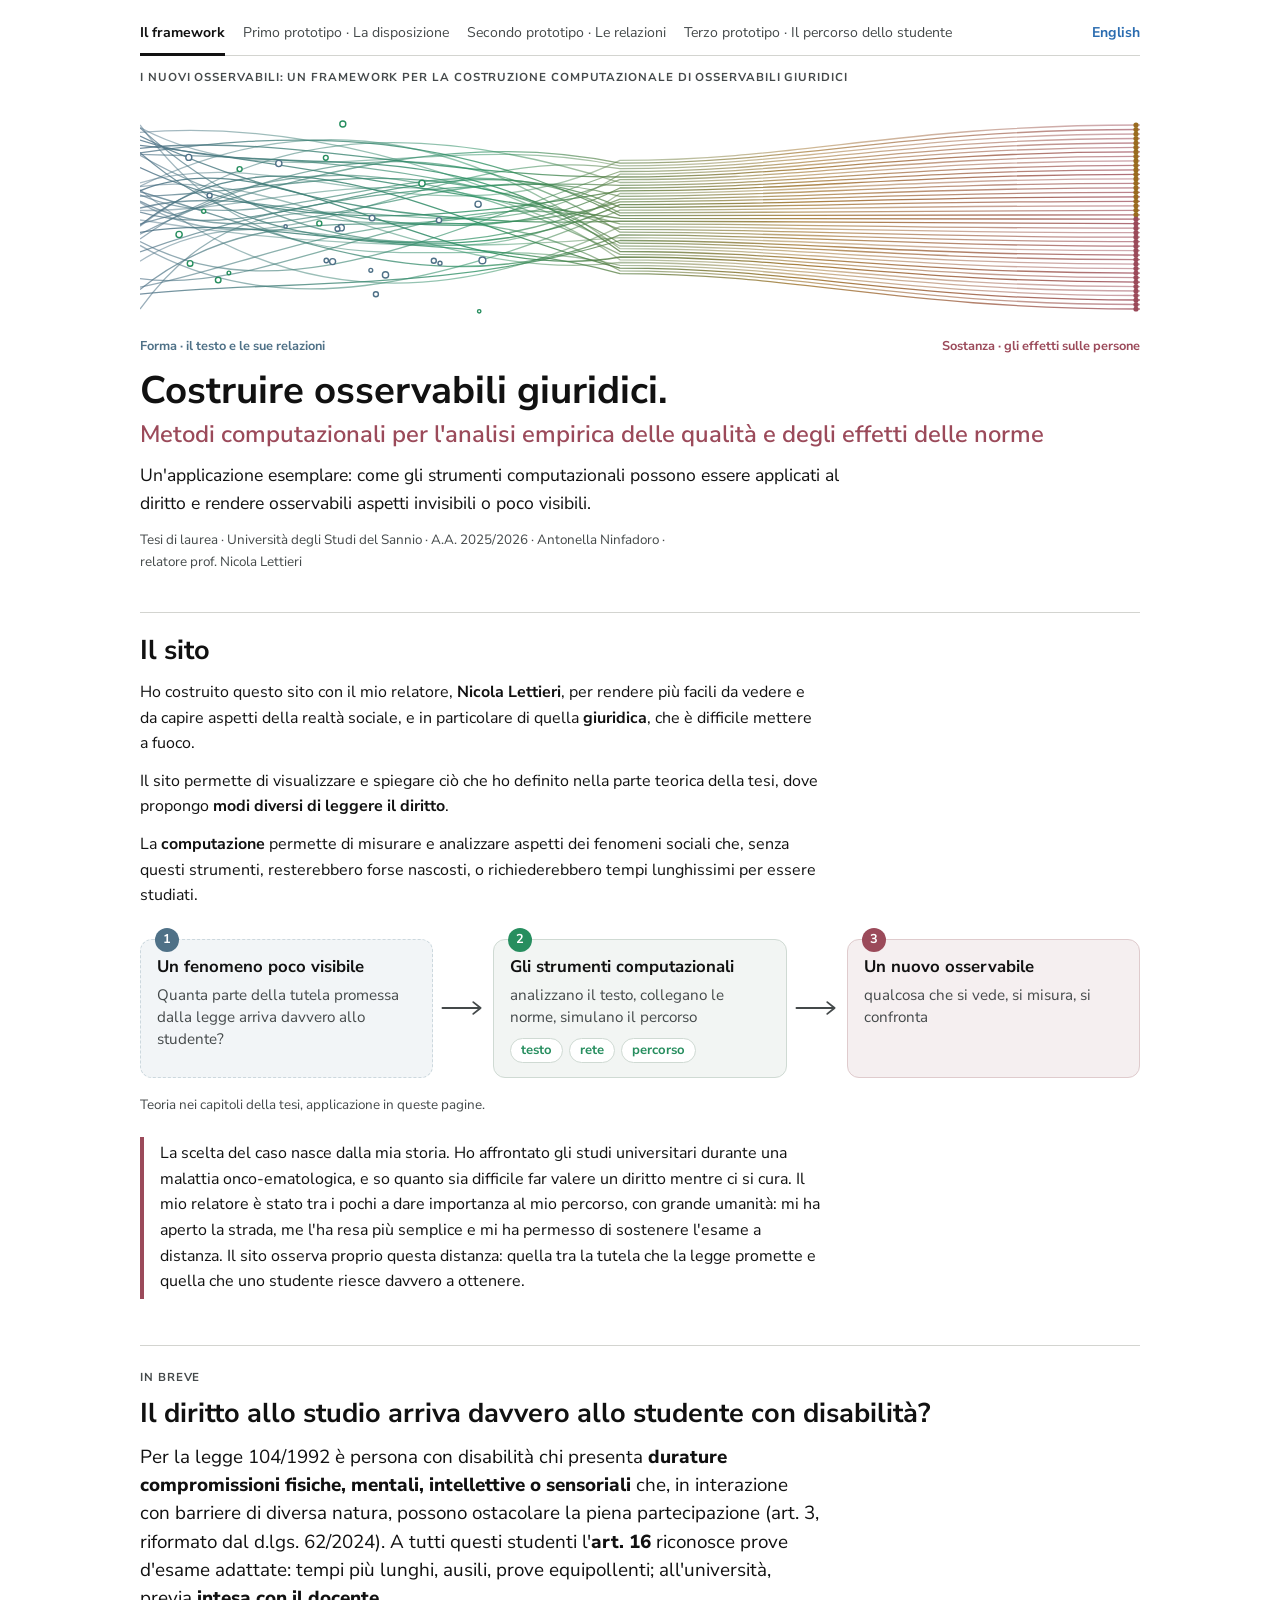
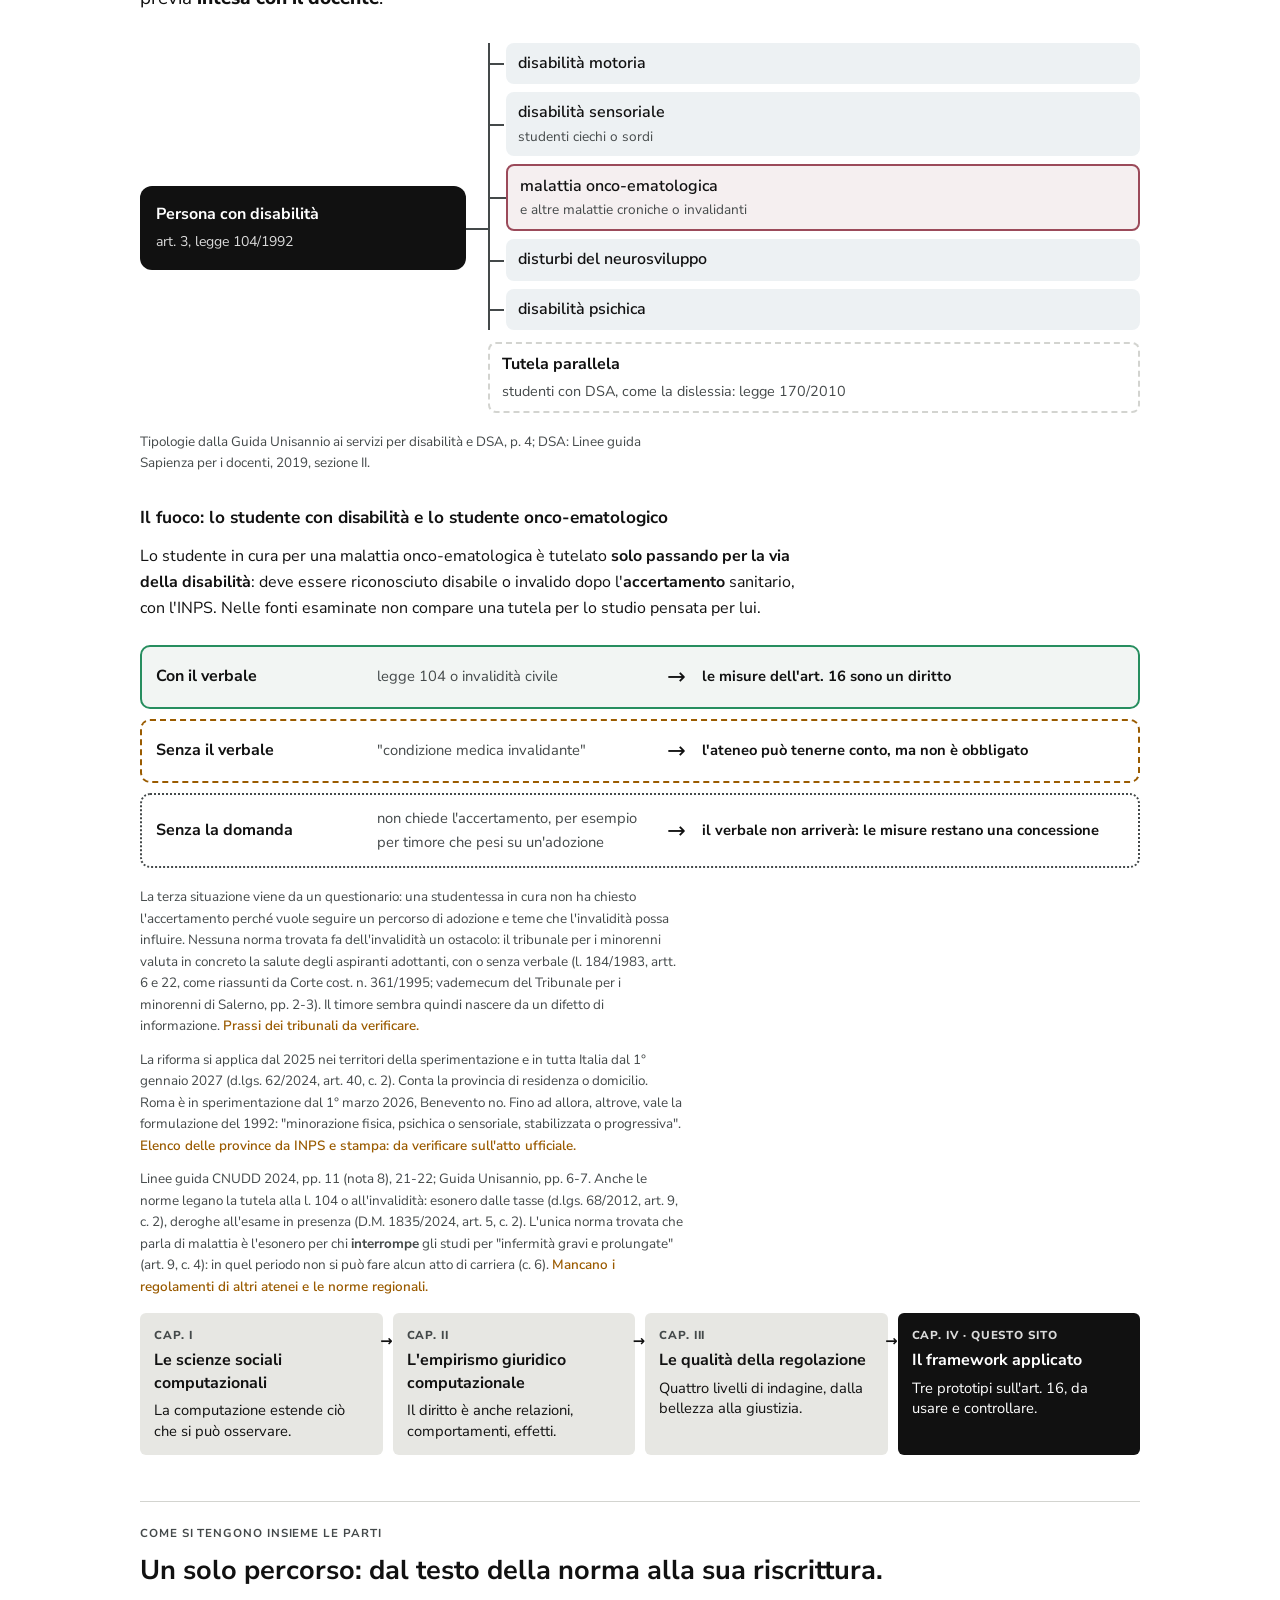
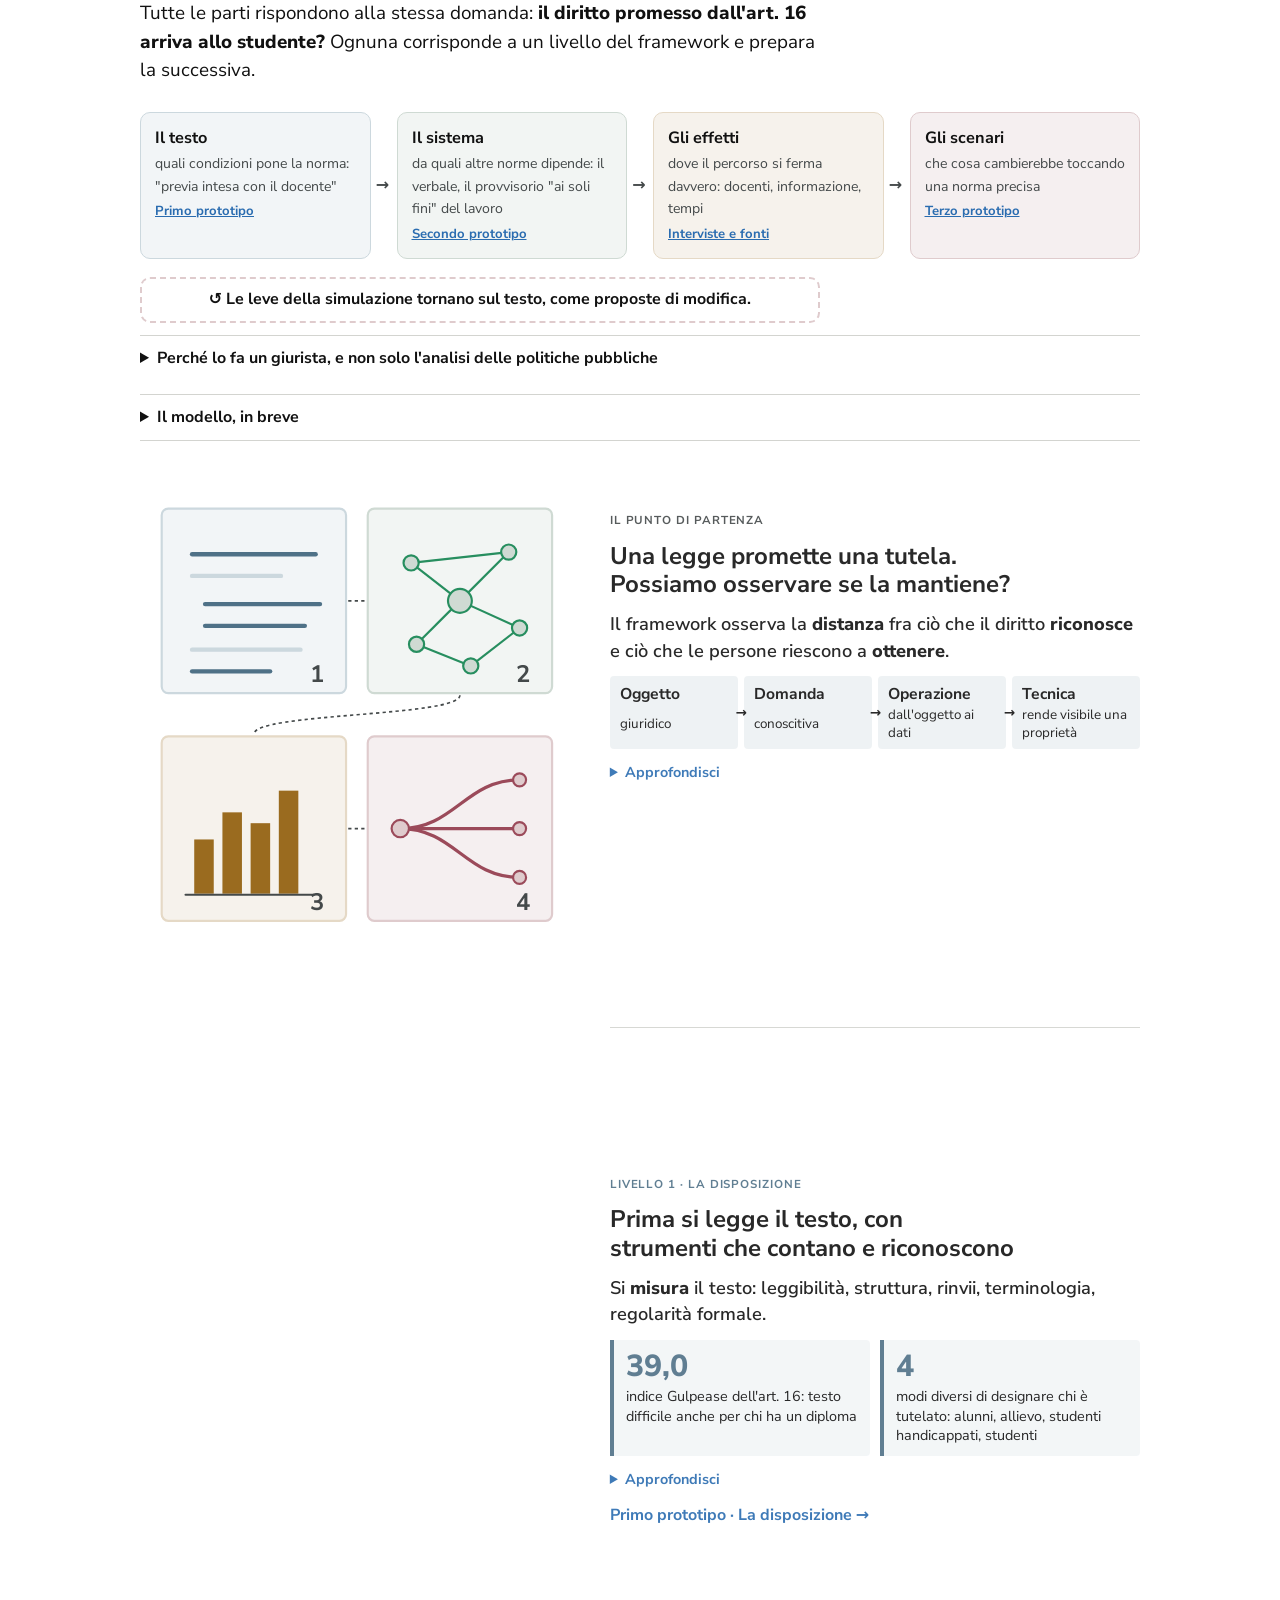
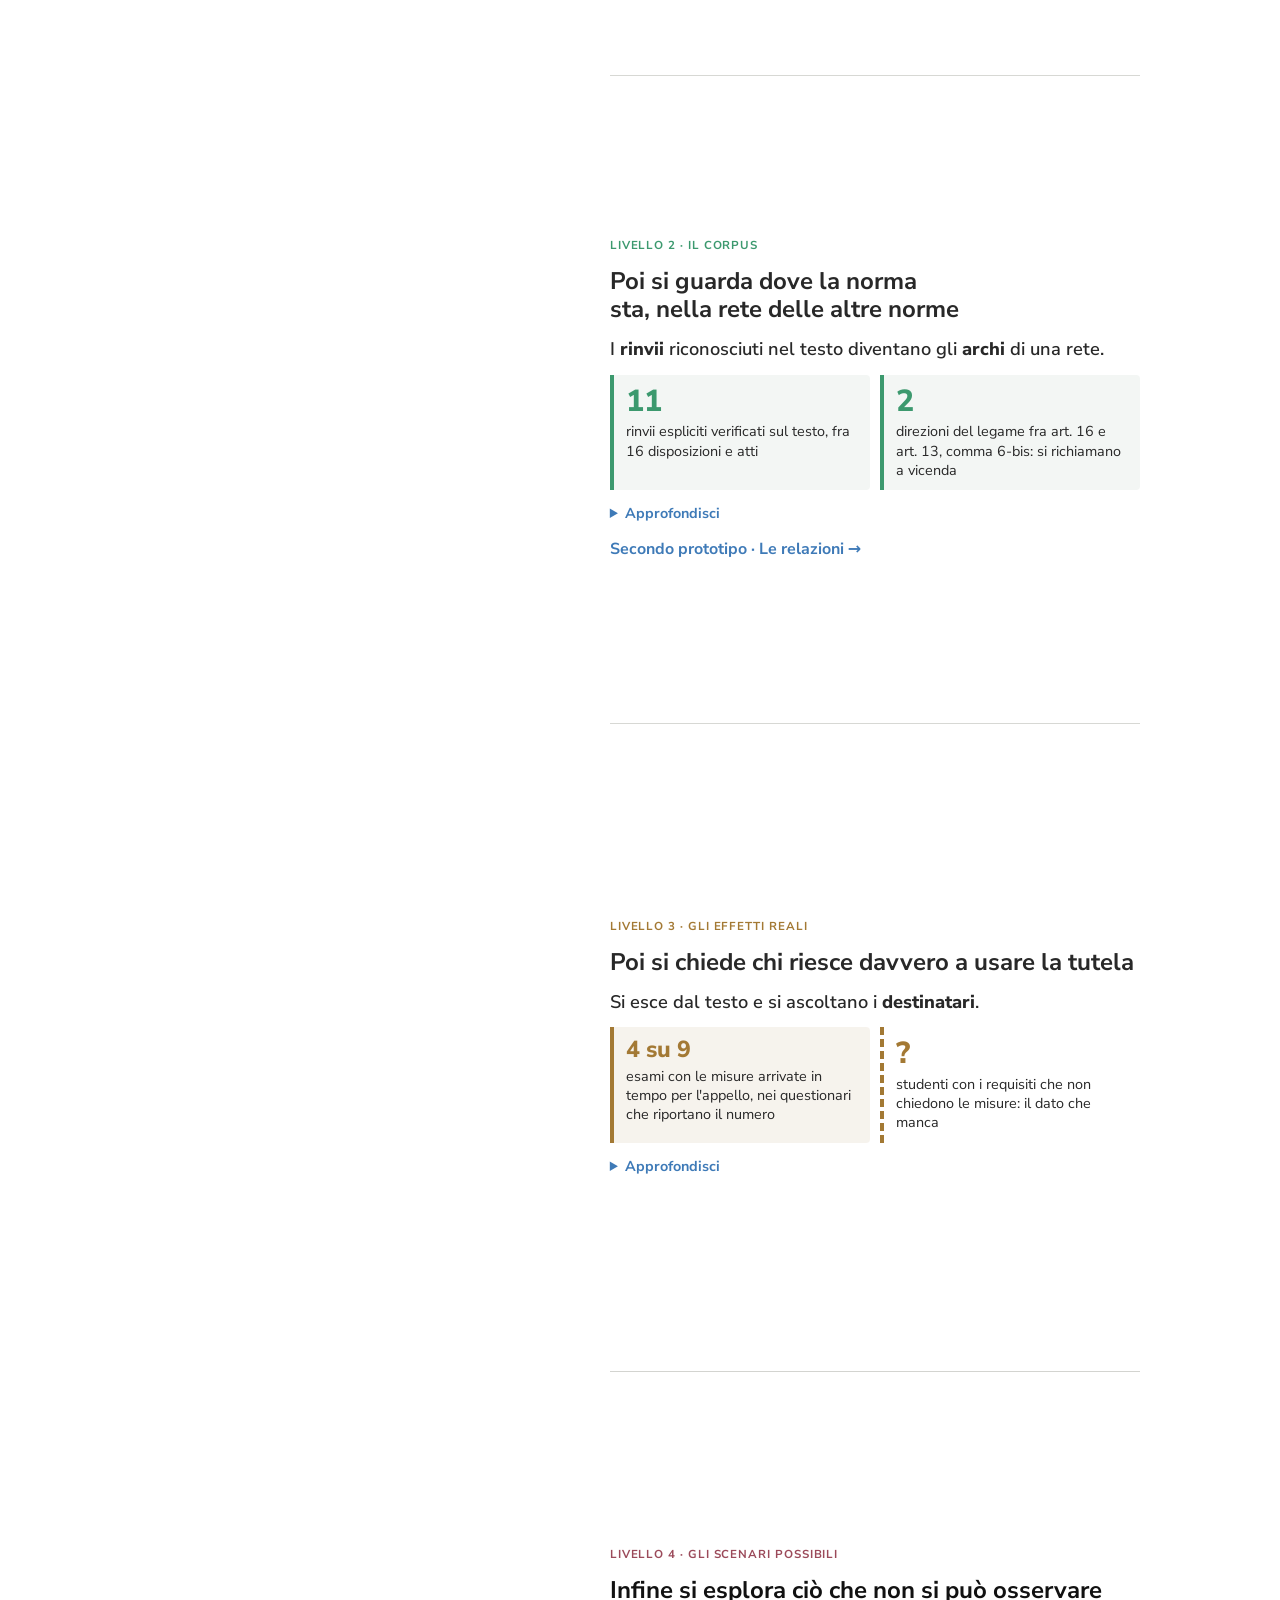
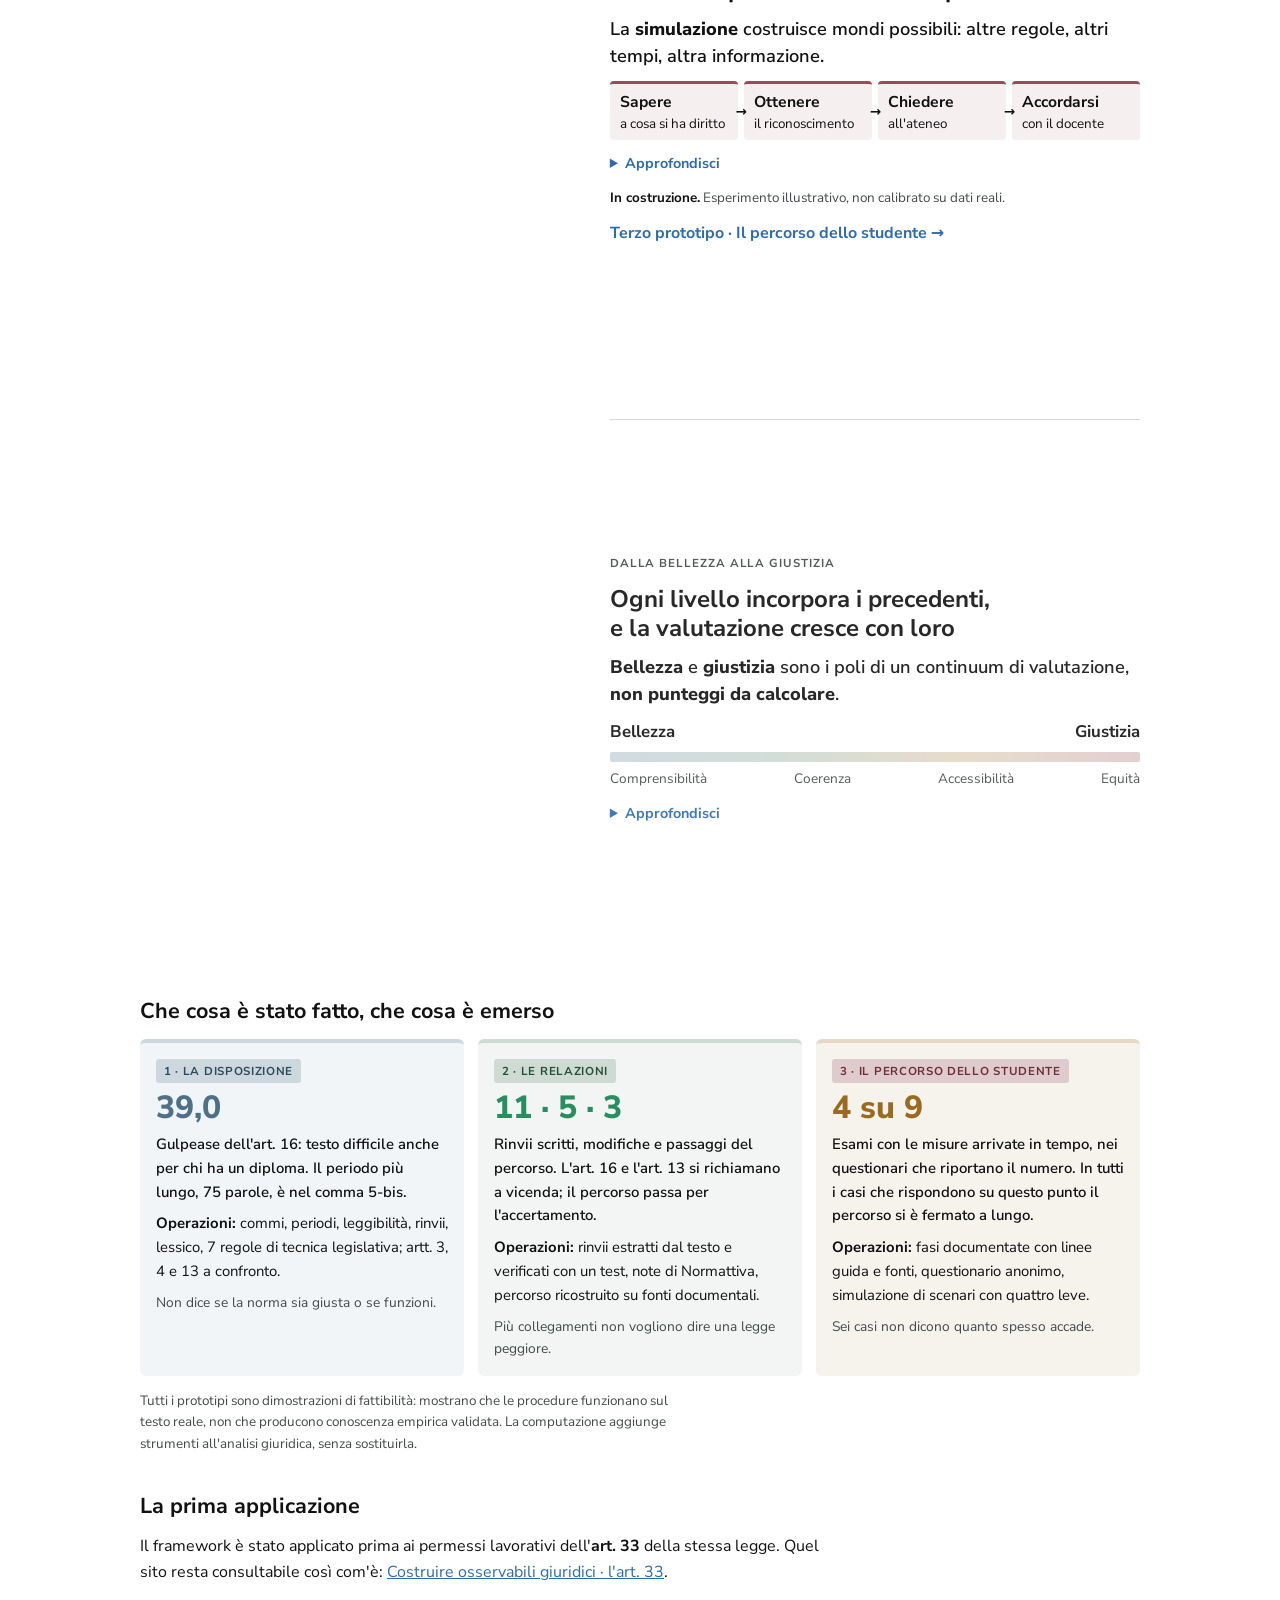
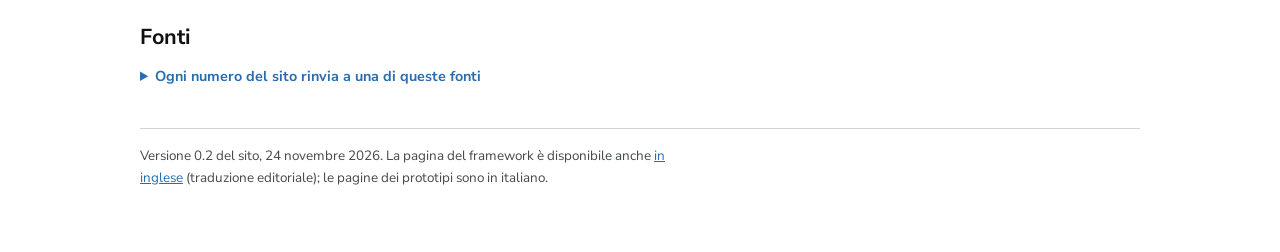
==== commit eb2a1b6d: "Sesta intervista (J-8168) nel sito e nella simulazione Co-Authored-By: Claude Opus 5.5 <noreply@anth" ====
--- a/index.html
+++ b/index.html
@@ -289,7 +289,7 @@
       </div>
       <details class="altro">
         <summary>Approfondisci</summary>
-        <p>I primi cinque questionari raccontano percorsi fermi per mesi, rinunce, lezioni a distanza chieste senza risposta. Sono pochi casi, di persone vicine all'autrice: servono a costruire profili e ipotesi, non a stimare quanto spesso accade. All'Università del Sannio caricare i documenti "non costituisce formale attivazione del procedimento" (Guida Unisannio, p. 7).</p>
+        <p>I primi sei questionari raccontano percorsi fermi per mesi, rinunce, lezioni a distanza chieste senza risposta. Sono pochi casi, di persone vicine all'autrice: servono a costruire profili e ipotesi, non a stimare quanto spesso accade. All'Università del Sannio caricare i documenti "non costituisce formale attivazione del procedimento" (Guida Unisannio, p. 7).</p>
       </details>
     </article>
 
@@ -348,9 +348,9 @@
     <a class="spr eff" href="effetti/index.html">
       <span class="statuto simulato">3 · il percorso dello studente</span>
       <b class="spr-n">4 su 9</b>
-      <p class="spr-d">Esami con le misure arrivate in tempo, nei questionari che riportano il numero. In tutti e cinque i casi il percorso si è fermato a lungo.</p>
+      <p class="spr-d">Esami con le misure arrivate in tempo, nei questionari che riportano il numero. In tutti i casi che rispondono su questo punto il percorso si è fermato a lungo.</p>
       <p><b>Operazioni:</b> fasi documentate con linee guida e fonti, questionario anonimo, simulazione di scenari con quattro leve.</p>
-      <p class="spr-no">Cinque casi non dicono quanto spesso accade.</p>
+      <p class="spr-no">Sei casi non dicono quanto spesso accade.</p>
     </a>
   </div>
   <p class="nota">Tutti i prototipi sono dimostrazioni di fattibilità: mostrano che le procedure funzionano sul testo reale, non che producono conoscenza empirica validata. La computazione aggiunge strumenti all'analisi giuridica, senza sostituirla.</p>
